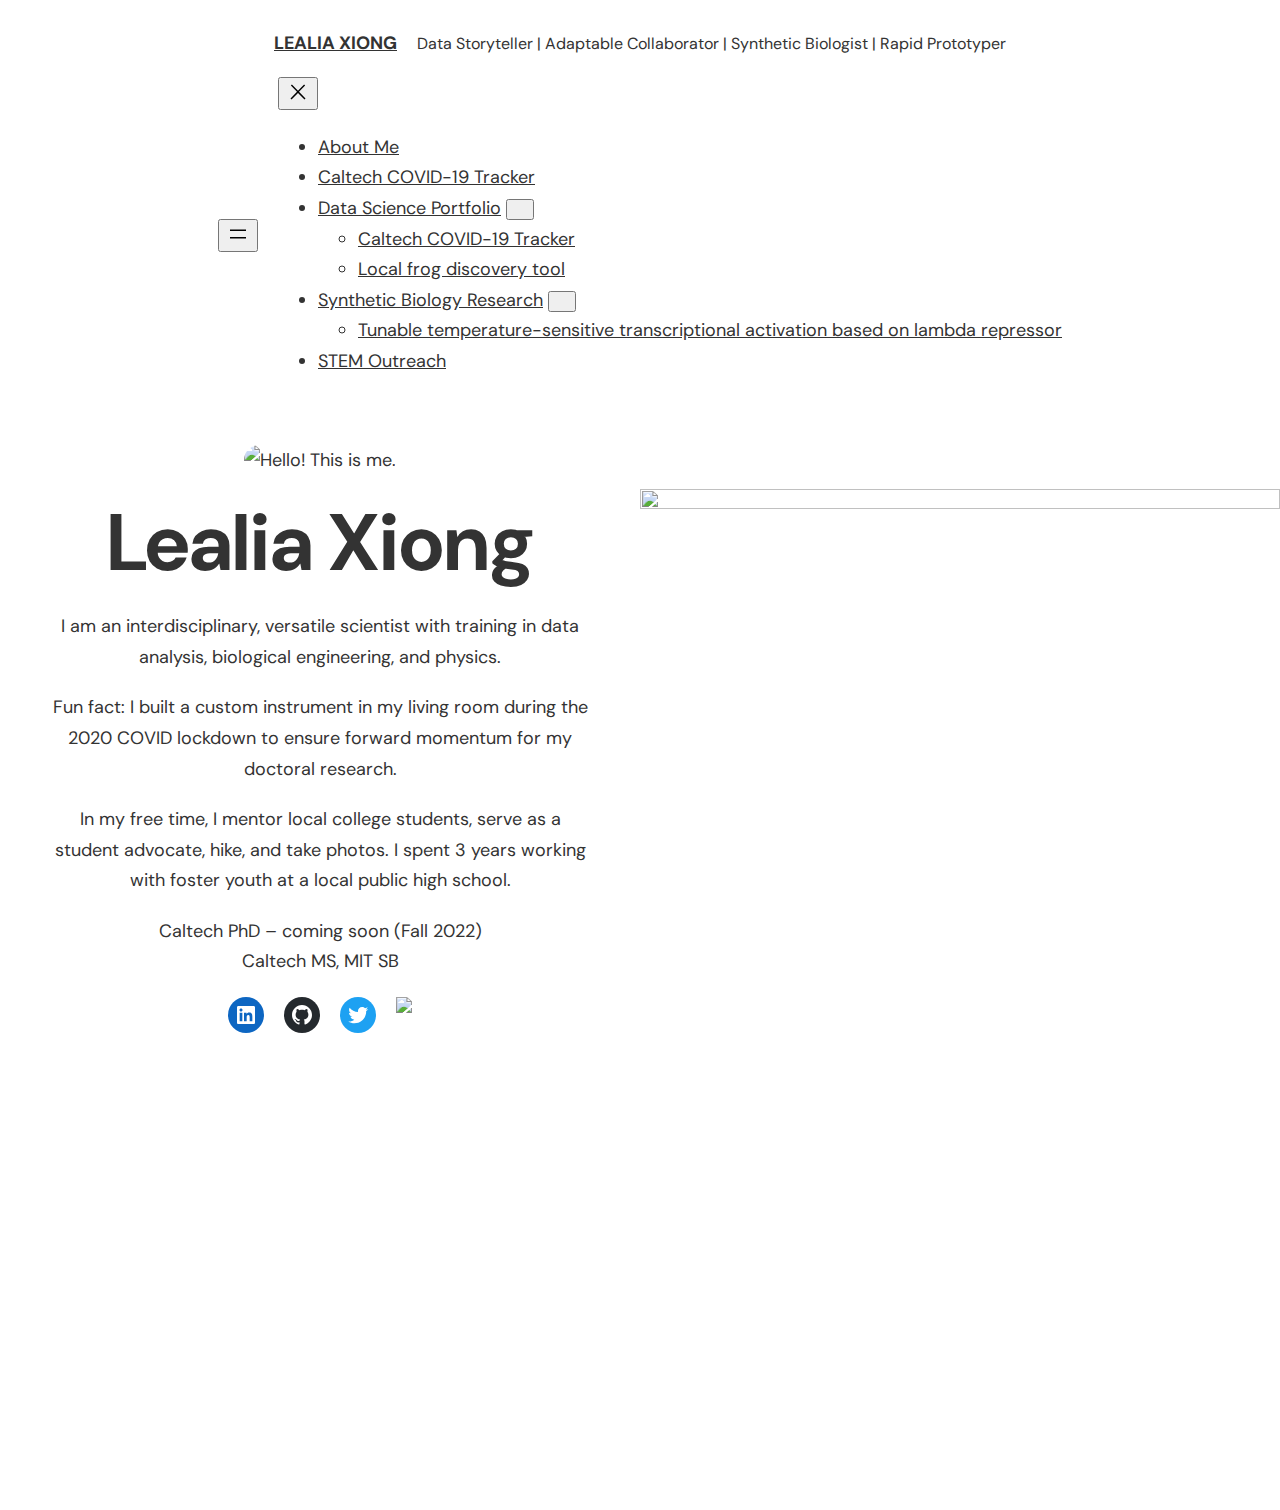
==== about.html @ c0c0ed99 "Update nav bar" ====
<!DOCTYPE html>
<html lang="en">
<head>
	<meta charset="UTF-8" />
	<meta name="viewport" content="width=device-width, initial-scale=1" />
	<meta name='robots' content='max-image-preview:large' />
	<title>About Me &#8211; Lealia Xiong</title>

	<link crossorigin='anonymous' rel='stylesheet' id='all-css-0-1' href='https://s0.wp.com/_static/??-eJx9jsEOwjAMQ3+IkgHTbohvSbeolCVttWSq9veUC9JA2tGxnx2oxY05GSUDWV3hNcSkUMuYxdmThJotBQ0853H2qHQeVU9wxKlEpu1H/WGtMHxBwWUmiyk4jwu06P5yuBmnQKZAa3PzHMkxVjCSwmikoLbx/9O79ZqXCSeFwNkjf7IPuV+G/toPt67rXm94MW38?cssminify=yes' type='text/css' media='all' />
	<style id='wp-block-site-logo-inline-css'>
	.wp-block-site-logo{line-height:0}.wp-block-site-logo a{display:inline-block}.wp-block-site-logo.is-default-size img{height:auto;width:120px}.wp-block-site-logo img{height:auto;max-width:100%}.wp-block-site-logo a,.wp-block-site-logo img{border-radius:inherit}.wp-block-site-logo.aligncenter{margin-left:auto;margin-right:auto;text-align:center}.wp-block-site-logo.is-style-rounded{border-radius:9999px}
	</style>
	<style id='wp-block-site-title-inline-css'>
	.wp-block-site-title{font-size: var(--wp--custom--font-size--normal);font-weight: 700;text-decoration: none;text-transform: uppercase;}
	</style>
	<style id='wp-block-site-tagline-inline-css'>
	.wp-block-site-tagline{font-size: var(--wp--custom--font-sizes--x-small);}
	</style>
	<style id='wp-block-group-inline-css'>
	.wp-block-group{box-sizing:border-box}
	</style>
	<style id='wp-block-navigation-link-inline-css'>
	.wp-block-navigation .wp-block-navigation-item__label{overflow-wrap:break-word;word-break:normal}.wp-block-navigation .wp-block-navigation-item__description{display:none}
	.wp-block-navigation-link{background-color: transparent;color: var(--wp--custom--color--foreground);}
	</style>
	<link crossorigin='anonymous' rel='stylesheet' id='all-css-10-1' href='https://s0.wp.com/wp-content/plugins/gutenberg-core/v13.4.0/build/block-library/blocks/navigation/style.css?m=1654807899h&cssminify=yes' type='text/css' media='all' />
	<style id='wp-block-navigation-inline-css'>
	.wp-block-navigation{font-size: var(--wp--custom--font-size--normal);}
	</style>
	<style id='wp-block-image-inline-css'>
	.wp-block-image{margin:0 0 1em}.wp-block-image img{height:auto;max-width:100%;vertical-align:bottom}.wp-block-image:not(.is-style-rounded)>a,.wp-block-image:not(.is-style-rounded) img{border-radius:inherit}.wp-block-image.aligncenter{text-align:center}.wp-block-image.alignfull img,.wp-block-image.alignwide img{height:auto;width:100%}.wp-block-image.aligncenter,.wp-block-image .aligncenter,.wp-block-image.alignleft,.wp-block-image .alignleft,.wp-block-image.alignright,.wp-block-image .alignright{display:table}.wp-block-image.aligncenter>figcaption,.wp-block-image .aligncenter>figcaption,.wp-block-image.alignleft>figcaption,.wp-block-image .alignleft>figcaption,.wp-block-image.alignright>figcaption,.wp-block-image .alignright>figcaption{caption-side:bottom;display:table-caption}.wp-block-image .alignleft{float:left;margin:.5em 1em .5em 0}.wp-block-image .alignright{float:right;margin:.5em 0 .5em 1em}.wp-block-image .aligncenter{margin-left:auto;margin-right:auto}.wp-block-image figcaption{margin-bottom:1em;margin-top:.5em}.wp-block-image.is-style-circle-mask img,.wp-block-image.is-style-rounded img,.wp-block-image .is-style-rounded img{border-radius:9999px}@supports ((-webkit-mask-image:none) or (mask-image:none)) or (-webkit-mask-image:none){.wp-block-image.is-style-circle-mask img{border-radius:0;-webkit-mask-image:url('data:image/svg+xml;utf8,<svg viewBox="0 0 100 100" xmlns="http://www.w3.org/2000/svg"><circle cx="50" cy="50" r="50"/></svg>');mask-image:url('data:image/svg+xml;utf8,<svg viewBox="0 0 100 100" xmlns="http://www.w3.org/2000/svg"><circle cx="50" cy="50" r="50"/></svg>');mask-mode:alpha;-webkit-mask-position:center;mask-position:center;-webkit-mask-repeat:no-repeat;mask-repeat:no-repeat;-webkit-mask-size:contain;mask-size:contain}}.wp-block-image figure{margin:0}
	</style>
	<style id='wp-block-heading-inline-css'>
	h1.has-background,h2.has-background,h3.has-background,h4.has-background,h5.has-background,h6.has-background{padding:1.25em 2.375em}
	</style>
	<style id='wp-block-paragraph-inline-css'>
	.is-small-text{font-size:.875em}.is-regular-text{font-size:1em}.is-large-text{font-size:2.25em}.is-larger-text{font-size:3em}.has-drop-cap:not(:focus):first-letter{float:left;font-size:8.4em;font-style:normal;font-weight:100;line-height:.68;margin:.05em .1em 0 0;text-transform:uppercase}p.has-drop-cap.has-background{overflow:hidden}p.has-background{padding:1.25em 2.375em}:where(p.has-text-color:not(.has-link-color)) a{color:inherit}
	</style>
	<style id='wp-block-button-inline-css'>
	.wp-block-button__link{background-color:#32373c;border-radius:9999px;box-shadow:none;box-sizing:border-box;color:#fff;cursor:pointer;display:inline-block;font-size:1.125em;padding:calc(.667em + 2px) calc(1.333em + 2px);text-align:center;text-decoration:none;word-break:break-word}.wp-block-button__link:active,.wp-block-button__link:focus,.wp-block-button__link:hover,.wp-block-button__link:visited{color:#fff}.wp-block-button__link.aligncenter{text-align:center}.wp-block-button__link.alignright{text-align:right}.wp-block-buttons>.wp-block-button.has-custom-width{max-width:none}.wp-block-buttons>.wp-block-button.has-custom-width .wp-block-button__link{width:100%}.wp-block-buttons>.wp-block-button.has-custom-font-size .wp-block-button__link{font-size:inherit}.wp-block-buttons>.wp-block-button.wp-block-button__width-25{width:calc(25% - var(--wp--style--block-gap, .5em)*.75)}.wp-block-buttons>.wp-block-button.wp-block-button__width-50{width:calc(50% - var(--wp--style--block-gap, .5em)*.5)}.wp-block-buttons>.wp-block-button.wp-block-button__width-75{width:calc(75% - var(--wp--style--block-gap, .5em)*.25)}.wp-block-buttons>.wp-block-button.wp-block-button__width-100{flex-basis:100%;width:100%}.wp-block-buttons.is-vertical>.wp-block-button.wp-block-button__width-25{width:25%}.wp-block-buttons.is-vertical>.wp-block-button.wp-block-button__width-50{width:50%}.wp-block-buttons.is-vertical>.wp-block-button.wp-block-button__width-75{width:75%}.wp-block-button.is-style-squared,.wp-block-button__link.wp-block-button.is-style-squared{border-radius:0}.wp-block-button.no-border-radius,.wp-block-button__link.no-border-radius{border-radius:0!important}.is-style-outline>:where(.wp-block-button__link),:where(.wp-block-button__link).is-style-outline{border:2px solid;padding:.667em 1.333em}.is-style-outline>.wp-block-button__link:not(.has-text-color),.wp-block-button__link.is-style-outline:not(.has-text-color){color:currentColor}.is-style-outline>.wp-block-button__link:not(.has-background),.wp-block-button__link.is-style-outline:not(.has-background){background-color:transparent}
	.wp-block-button__link{background-color: var(--wp--custom--button--color--background);border-radius: var(--wp--custom--button--border--radius);color: var(--wp--custom--button--color--text);font-family: var(--wp--preset--font-family--body-font);font-size: var(--wp--custom--button--typography--font-size);font-weight: var(--wp--custom--button--typography--font-weight);line-height: var(--wp--custom--button--typography--line-height);}
	</style>
	<style id='wp-block-buttons-inline-css'>
	.wp-block-buttons.is-vertical{flex-direction:column}.wp-block-buttons.is-vertical>.wp-block-button:last-child{margin-bottom:0}.wp-block-buttons>.wp-block-button{display:inline-block;margin:0}.wp-block-buttons.is-content-justification-left{justify-content:flex-start}.wp-block-buttons.is-content-justification-left.is-vertical{align-items:flex-start}.wp-block-buttons.is-content-justification-center{justify-content:center}.wp-block-buttons.is-content-justification-center.is-vertical{align-items:center}.wp-block-buttons.is-content-justification-right{justify-content:flex-end}.wp-block-buttons.is-content-justification-right.is-vertical{align-items:flex-end}.wp-block-buttons.is-content-justification-space-between{justify-content:space-between}.wp-block-buttons.aligncenter{text-align:center}.wp-block-buttons:not(.is-content-justification-space-between,.is-content-justification-right,.is-content-justification-left,.is-content-justification-center) .wp-block-button.aligncenter{margin-left:auto;margin-right:auto;width:100%}.wp-block-button.aligncenter{text-align:center}
	</style>
	<link crossorigin='anonymous' rel='stylesheet' id='all-css-22-1' href='https://s0.wp.com/wp-content/plugins/gutenberg-core/v13.4.0/build/block-library/blocks/cover/style.css?m=1654807899h&cssminify=yes' type='text/css' media='all' />
	<style id='wp-block-media-text-inline-css'>
	.wp-block-media-text{direction:ltr;display:grid;grid-template-columns:50% 1fr;grid-template-rows:auto}.wp-block-media-text.has-media-on-the-right{grid-template-columns:1fr 50%}.wp-block-media-text.is-vertically-aligned-top .wp-block-media-text__content,.wp-block-media-text.is-vertically-aligned-top .wp-block-media-text__media{align-self:start}.wp-block-media-text.is-vertically-aligned-center .wp-block-media-text__content,.wp-block-media-text.is-vertically-aligned-center .wp-block-media-text__media,.wp-block-media-text .wp-block-media-text__content,.wp-block-media-text .wp-block-media-text__media{align-self:center}.wp-block-media-text.is-vertically-aligned-bottom .wp-block-media-text__content,.wp-block-media-text.is-vertically-aligned-bottom .wp-block-media-text__media{align-self:end}.wp-block-media-text .wp-block-media-text__media{grid-column:1;grid-row:1;margin:0}.wp-block-media-text .wp-block-media-text__content{direction:ltr;grid-column:2;grid-row:1;padding:0 8%;word-break:break-word}.wp-block-media-text.has-media-on-the-right .wp-block-media-text__media{grid-column:2;grid-row:1}.wp-block-media-text.has-media-on-the-right .wp-block-media-text__content{grid-column:1;grid-row:1}.wp-block-media-text__media img,.wp-block-media-text__media video{height:auto;max-width:unset;vertical-align:middle;width:100%}.wp-block-media-text.is-image-fill .wp-block-media-text__media{background-size:cover;height:100%;min-height:250px}.wp-block-media-text.is-image-fill .wp-block-media-text__media>a{display:block;height:100%}.wp-block-media-text.is-image-fill .wp-block-media-text__media img{clip:rect(0,0,0,0);border:0;height:1px;margin:-1px;overflow:hidden;padding:0;position:absolute;width:1px}@media (max-width:600px){.wp-block-media-text.is-stacked-on-mobile{grid-template-columns:100%!important}.wp-block-media-text.is-stacked-on-mobile .wp-block-media-text__media{grid-column:1;grid-row:1}.wp-block-media-text.is-stacked-on-mobile .wp-block-media-text__content{grid-column:1;grid-row:2}}
	</style>
	<link crossorigin='anonymous' rel='stylesheet' id='all-css-24-1' href='https://s0.wp.com/_static/??/wp-content/mu-plugins/carousel/swiper-bundle.css,/wp-content/mu-plugins/carousel/jetpack-carousel.css?m=1630955947j&cssminify=yes' type='text/css' media='all' />
	<style id='wp-block-spacer-inline-css'>
	.wp-block-spacer{clear:both}
	</style>
	<style id='wp-block-library-inline-css'>
	:root{--wp-admin-theme-color:#007cba;--wp-admin-theme-color--rgb:0,124,186;--wp-admin-theme-color-darker-10:#006ba1;--wp-admin-theme-color-darker-10--rgb:0,107,161;--wp-admin-theme-color-darker-20:#005a87;--wp-admin-theme-color-darker-20--rgb:0,90,135;--wp-admin-border-width-focus:2px}@media (-webkit-min-device-pixel-ratio:2),(min-resolution:192dpi){:root{--wp-admin-border-width-focus:1.5px}}:root{--wp--preset--font-size--normal:16px;--wp--preset--font-size--huge:42px}:root .has-very-light-gray-background-color{background-color:#eee}:root .has-very-dark-gray-background-color{background-color:#313131}:root .has-very-light-gray-color{color:#eee}:root .has-very-dark-gray-color{color:#313131}:root .has-vivid-green-cyan-to-vivid-cyan-blue-gradient-background{background:linear-gradient(135deg,#00d084,#0693e3)}:root .has-purple-crush-gradient-background{background:linear-gradient(135deg,#34e2e4,#4721fb 50%,#ab1dfe)}:root .has-hazy-dawn-gradient-background{background:linear-gradient(135deg,#faaca8,#dad0ec)}:root .has-subdued-olive-gradient-background{background:linear-gradient(135deg,#fafae1,#67a671)}:root .has-atomic-cream-gradient-background{background:linear-gradient(135deg,#fdd79a,#004a59)}:root .has-nightshade-gradient-background{background:linear-gradient(135deg,#330968,#31cdcf)}:root .has-midnight-gradient-background{background:linear-gradient(135deg,#020381,#2874fc)}.has-regular-font-size{font-size:1em}.has-larger-font-size{font-size:2.625em}.has-normal-font-size{font-size:var(--wp--preset--font-size--normal)}.has-huge-font-size{font-size:var(--wp--preset--font-size--huge)}.has-text-align-center{text-align:center}.has-text-align-left{text-align:left}.has-text-align-right{text-align:right}#end-resizable-editor-section{display:none}.aligncenter{clear:both}.items-justified-left{justify-content:flex-start}.items-justified-center{justify-content:center}.items-justified-right{justify-content:flex-end}.items-justified-space-between{justify-content:space-between}.screen-reader-text{clip:rect(1px,1px,1px,1px);word-wrap:normal!important;border:0;-webkit-clip-path:inset(50%);clip-path:inset(50%);height:1px;margin:-1px;overflow:hidden;padding:0;position:absolute;width:1px}.screen-reader-text:focus{clip:auto!important;background-color:#ddd;-webkit-clip-path:none;clip-path:none;color:#444;display:block;font-size:1em;height:auto;left:5px;line-height:normal;padding:15px 23px 14px;text-decoration:none;top:5px;width:auto;z-index:100000}html :where(.has-border-color){border-style:solid}html :where([style*=border-top-color]){border-top-style:solid}html :where([style*=border-right-color]){border-right-style:solid}html :where([style*=border-bottom-color]){border-bottom-style:solid}html :where([style*=border-left-color]){border-left-style:solid}html :where([style*=border-width]){border-style:solid}html :where([style*=border-top-width]){border-top-style:solid}html :where([style*=border-right-width]){border-right-style:solid}html :where([style*=border-bottom-width]){border-bottom-style:solid}html :where([style*=border-left-width]){border-left-style:solid}html :where(img[class*=wp-image-]){height:auto;max-width:100%}
	.has-text-align-justify {
		text-align:justify;
	}
	</style>
	<style id='wp-block-social-links-inline-css'>
		.wp-block-social-links{background:none;margin-left:0;padding-left:0;padding-right:0;text-indent:0}.wp-block-social-links .wp-social-link a,.wp-block-social-links .wp-social-link a:hover{border-bottom:0;box-shadow:none;text-decoration:none}.wp-block-social-links .wp-social-link a{padding:.25em}.wp-block-social-links .wp-social-link svg{height:1em;width:1em}.wp-block-social-links .wp-social-link span:not(.screen-reader-text){font-size:.65em;margin-left:.5em;margin-right:.5em}.wp-block-social-links.has-small-icon-size{font-size:16px}.wp-block-social-links,.wp-block-social-links.has-normal-icon-size{font-size:24px}.wp-block-social-links.has-large-icon-size{font-size:36px}.wp-block-social-links.has-huge-icon-size{font-size:48px}.wp-block-social-links.aligncenter{display:flex;justify-content:center}.wp-block-social-links.alignright{justify-content:flex-end}.wp-block-social-link{border-radius:9999px;display:block;height:auto;transition:transform .1s ease}@media (prefers-reduced-motion:reduce){.wp-block-social-link{transition-delay:0s;transition-duration:0s}}.wp-block-social-link a{align-items:center;display:flex;line-height:0;transition:transform .1s ease}.wp-block-social-link:hover{transform:scale(1.1)}.wp-block-social-links .wp-block-social-link .wp-block-social-link-anchor,.wp-block-social-links .wp-block-social-link .wp-block-social-link-anchor:active,.wp-block-social-links .wp-block-social-link .wp-block-social-link-anchor:hover,.wp-block-social-links .wp-block-social-link .wp-block-social-link-anchor:visited,.wp-block-social-links .wp-block-social-link .wp-block-social-link-anchor svg{fill:currentColor;color:currentColor}.wp-block-social-links:not(.is-style-logos-only) .wp-social-link{background-color:#f0f0f0;color:#444}.wp-block-social-links:not(.is-style-logos-only) .wp-social-link-amazon{background-color:#f90;color:#fff}.wp-block-social-links:not(.is-style-logos-only) .wp-social-link-bandcamp{background-color:#1ea0c3;color:#fff}.wp-block-social-links:not(.is-style-logos-only) .wp-social-link-behance{background-color:#0757fe;color:#fff}.wp-block-social-links:not(.is-style-logos-only) .wp-social-link-codepen{background-color:#1e1f26;color:#fff}.wp-block-social-links:not(.is-style-logos-only) .wp-social-link-deviantart{background-color:#02e49b;color:#fff}.wp-block-social-links:not(.is-style-logos-only) .wp-social-link-dribbble{background-color:#e94c89;color:#fff}.wp-block-social-links:not(.is-style-logos-only) .wp-social-link-dropbox{background-color:#4280ff;color:#fff}.wp-block-social-links:not(.is-style-logos-only) .wp-social-link-etsy{background-color:#f45800;color:#fff}.wp-block-social-links:not(.is-style-logos-only) .wp-social-link-facebook{background-color:#1778f2;color:#fff}.wp-block-social-links:not(.is-style-logos-only) .wp-social-link-fivehundredpx{background-color:#000;color:#fff}.wp-block-social-links:not(.is-style-logos-only) .wp-social-link-flickr{background-color:#0461dd;color:#fff}.wp-block-social-links:not(.is-style-logos-only) .wp-social-link-foursquare{background-color:#e65678;color:#fff}.wp-block-social-links:not(.is-style-logos-only) .wp-social-link-github{background-color:#24292d;color:#fff}.wp-block-social-links:not(.is-style-logos-only) .wp-social-link-goodreads{background-color:#eceadd;color:#382110}.wp-block-social-links:not(.is-style-logos-only) .wp-social-link-google{background-color:#ea4434;color:#fff}.wp-block-social-links:not(.is-style-logos-only) .wp-social-link-instagram{background-color:#f00075;color:#fff}.wp-block-social-links:not(.is-style-logos-only) .wp-social-link-lastfm{background-color:#e21b24;color:#fff}.wp-block-social-links:not(.is-style-logos-only) .wp-social-link-linkedin{background-color:#0d66c2;color:#fff}.wp-block-social-links:not(.is-style-logos-only) .wp-social-link-mastodon{background-color:#3288d4;color:#fff}.wp-block-social-links:not(.is-style-logos-only) .wp-social-link-medium{background-color:#02ab6c;color:#fff}.wp-block-social-links:not(.is-style-logos-only) .wp-social-link-meetup{background-color:#f6405f;color:#fff}.wp-block-social-links:not(.is-style-logos-only) .wp-social-link-patreon{background-color:#ff424d;color:#fff}.wp-block-social-links:not(.is-style-logos-only) .wp-social-link-pinterest{background-color:#e60122;color:#fff}.wp-block-social-links:not(.is-style-logos-only) .wp-social-link-pocket{background-color:#ef4155;color:#fff}.wp-block-social-links:not(.is-style-logos-only) .wp-social-link-reddit{background-color:#fe4500;color:#fff}.wp-block-social-links:not(.is-style-logos-only) .wp-social-link-skype{background-color:#0478d7;color:#fff}.wp-block-social-links:not(.is-style-logos-only) .wp-social-link-snapchat{stroke:#000;background-color:#fefc00;color:#fff}.wp-block-social-links:not(.is-style-logos-only) .wp-social-link-soundcloud{background-color:#ff5600;color:#fff}.wp-block-social-links:not(.is-style-logos-only) .wp-social-link-spotify{background-color:#1bd760;color:#fff}.wp-block-social-links:not(.is-style-logos-only) .wp-social-link-telegram{background-color:#2aabee;color:#fff}.wp-block-social-links:not(.is-style-logos-only) .wp-social-link-tiktok{background-color:#000;color:#fff}.wp-block-social-links:not(.is-style-logos-only) .wp-social-link-tumblr{background-color:#011835;color:#fff}.wp-block-social-links:not(.is-style-logos-only) .wp-social-link-twitch{background-color:#6440a4;color:#fff}.wp-block-social-links:not(.is-style-logos-only) .wp-social-link-twitter{background-color:#1da1f2;color:#fff}.wp-block-social-links:not(.is-style-logos-only) .wp-social-link-vimeo{background-color:#1eb7ea;color:#fff}.wp-block-social-links:not(.is-style-logos-only) .wp-social-link-vk{background-color:#4680c2;color:#fff}.wp-block-social-links:not(.is-style-logos-only) .wp-social-link-wordpress{background-color:#3499cd;color:#fff}.wp-block-social-links:not(.is-style-logos-only) .wp-social-link-yelp{background-color:#d32422;color:#fff}.wp-block-social-links:not(.is-style-logos-only) .wp-social-link-youtube{background-color:red;color:#fff}.wp-block-social-links.is-style-logos-only .wp-social-link{background:none}.wp-block-social-links.is-style-logos-only .wp-social-link a{padding:0}.wp-block-social-links.is-style-logos-only .wp-social-link svg{height:1.25em;width:1.25em}.wp-block-social-links.is-style-logos-only .wp-social-link-amazon{color:#f90}.wp-block-social-links.is-style-logos-only .wp-social-link-bandcamp{color:#1ea0c3}.wp-block-social-links.is-style-logos-only .wp-social-link-behance{color:#0757fe}.wp-block-social-links.is-style-logos-only .wp-social-link-codepen{color:#1e1f26}.wp-block-social-links.is-style-logos-only .wp-social-link-deviantart{color:#02e49b}.wp-block-social-links.is-style-logos-only .wp-social-link-dribbble{color:#e94c89}.wp-block-social-links.is-style-logos-only .wp-social-link-dropbox{color:#4280ff}.wp-block-social-links.is-style-logos-only .wp-social-link-etsy{color:#f45800}.wp-block-social-links.is-style-logos-only .wp-social-link-facebook{color:#1778f2}.wp-block-social-links.is-style-logos-only .wp-social-link-fivehundredpx{color:#000}.wp-block-social-links.is-style-logos-only .wp-social-link-flickr{color:#0461dd}.wp-block-social-links.is-style-logos-only .wp-social-link-foursquare{color:#e65678}.wp-block-social-links.is-style-logos-only .wp-social-link-github{color:#24292d}.wp-block-social-links.is-style-logos-only .wp-social-link-goodreads{color:#382110}.wp-block-social-links.is-style-logos-only .wp-social-link-google{color:#ea4434}.wp-block-social-links.is-style-logos-only .wp-social-link-instagram{color:#f00075}.wp-block-social-links.is-style-logos-only .wp-social-link-lastfm{color:#e21b24}.wp-block-social-links.is-style-logos-only .wp-social-link-linkedin{color:#0d66c2}.wp-block-social-links.is-style-logos-only .wp-social-link-mastodon{color:#3288d4}.wp-block-social-links.is-style-logos-only .wp-social-link-medium{color:#02ab6c}.wp-block-social-links.is-style-logos-only .wp-social-link-meetup{color:#f6405f}.wp-block-social-links.is-style-logos-only .wp-social-link-patreon{color:#ff424d}.wp-block-social-links.is-style-logos-only .wp-social-link-pinterest{color:#e60122}.wp-block-social-links.is-style-logos-only .wp-social-link-pocket{color:#ef4155}.wp-block-social-links.is-style-logos-only .wp-social-link-reddit{color:#fe4500}.wp-block-social-links.is-style-logos-only .wp-social-link-skype{color:#0478d7}.wp-block-social-links.is-style-logos-only .wp-social-link-snapchat{stroke:#000;color:#fff}.wp-block-social-links.is-style-logos-only .wp-social-link-soundcloud{color:#ff5600}.wp-block-social-links.is-style-logos-only .wp-social-link-spotify{color:#1bd760}.wp-block-social-links.is-style-logos-only .wp-social-link-telegram{color:#2aabee}.wp-block-social-links.is-style-logos-only .wp-social-link-tiktok{color:#000}.wp-block-social-links.is-style-logos-only .wp-social-link-tumblr{color:#011835}.wp-block-social-links.is-style-logos-only .wp-social-link-twitch{color:#6440a4}.wp-block-social-links.is-style-logos-only .wp-social-link-twitter{color:#1da1f2}.wp-block-social-links.is-style-logos-only .wp-social-link-vimeo{color:#1eb7ea}.wp-block-social-links.is-style-logos-only .wp-social-link-vk{color:#4680c2}.wp-block-social-links.is-style-logos-only .wp-social-link-wordpress{color:#3499cd}.wp-block-social-links.is-style-logos-only .wp-social-link-yelp{color:#d32422}.wp-block-social-links.is-style-logos-only .wp-social-link-youtube{color:red}.wp-block-social-links.is-style-pill-shape .wp-social-link{width:auto}.wp-block-social-links.is-style-pill-shape .wp-social-link a{padding-left:.66667em;padding-right:.66667em}
	</style>
	<link crossorigin='anonymous' rel='stylesheet' id='all-css-32-1' href='https://s0.wp.com/_static/??/wp-content/mu-plugins/core-compat/wp-mediaelement.css,/wp-content/mu-plugins/wpcom-bbpress-premium-themes.css?m=1432920480j&cssminify=yes' type='text/css' media='all' />
	<style id='global-styles-inline-css'>
		body{--wp--preset--color--black: #000000;--wp--preset--color--cyan-bluish-gray: #abb8c3;--wp--preset--color--white: #ffffff;--wp--preset--color--pale-pink: #f78da7;--wp--preset--color--vivid-red: #cf2e2e;--wp--preset--color--luminous-vivid-orange: #ff6900;--wp--preset--color--luminous-vivid-amber: #fcb900;--wp--preset--color--light-green-cyan: #7bdcb5;--wp--preset--color--vivid-green-cyan: #00d084;--wp--preset--color--pale-cyan-blue: #8ed1fc;--wp--preset--color--vivid-cyan-blue: #0693e3;--wp--preset--color--vivid-purple: #9b51e0;--wp--preset--color--primary: #333333;--wp--preset--color--secondary: #000000;--wp--preset--color--background: #ffffff;--wp--preset--color--tertiary: #f1f1f1;--wp--preset--gradient--vivid-cyan-blue-to-vivid-purple: linear-gradient(135deg,rgba(6,147,227,1) 0%,rgb(155,81,224) 100%);--wp--preset--gradient--light-green-cyan-to-vivid-green-cyan: linear-gradient(135deg,rgb(122,220,180) 0%,rgb(0,208,130) 100%);--wp--preset--gradient--luminous-vivid-amber-to-luminous-vivid-orange: linear-gradient(135deg,rgba(252,185,0,1) 0%,rgba(255,105,0,1) 100%);--wp--preset--gradient--luminous-vivid-orange-to-vivid-red: linear-gradient(135deg,rgba(255,105,0,1) 0%,rgb(207,46,46) 100%);--wp--preset--gradient--very-light-gray-to-cyan-bluish-gray: linear-gradient(135deg,rgb(238,238,238) 0%,rgb(169,184,195) 100%);--wp--preset--gradient--cool-to-warm-spectrum: linear-gradient(135deg,rgb(74,234,220) 0%,rgb(151,120,209) 20%,rgb(207,42,186) 40%,rgb(238,44,130) 60%,rgb(251,105,98) 80%,rgb(254,248,76) 100%);--wp--preset--gradient--blush-light-purple: linear-gradient(135deg,rgb(255,206,236) 0%,rgb(152,150,240) 100%);--wp--preset--gradient--blush-bordeaux: linear-gradient(135deg,rgb(254,205,165) 0%,rgb(254,45,45) 50%,rgb(107,0,62) 100%);--wp--preset--gradient--luminous-dusk: linear-gradient(135deg,rgb(255,203,112) 0%,rgb(199,81,192) 50%,rgb(65,88,208) 100%);--wp--preset--gradient--pale-ocean: linear-gradient(135deg,rgb(255,245,203) 0%,rgb(182,227,212) 50%,rgb(51,167,181) 100%);--wp--preset--gradient--electric-grass: linear-gradient(135deg,rgb(202,248,128) 0%,rgb(113,206,126) 100%);--wp--preset--gradient--midnight: linear-gradient(135deg,rgb(2,3,129) 0%,rgb(40,116,252) 100%);--wp--preset--duotone--dark-grayscale: url('#wp-duotone-dark-grayscale');--wp--preset--duotone--grayscale: url('#wp-duotone-grayscale');--wp--preset--duotone--purple-yellow: url('#wp-duotone-purple-yellow');--wp--preset--duotone--blue-red: url('#wp-duotone-blue-red');--wp--preset--duotone--midnight: url('#wp-duotone-midnight');--wp--preset--duotone--magenta-yellow: url('#wp-duotone-magenta-yellow');--wp--preset--duotone--purple-green: url('#wp-duotone-purple-green');--wp--preset--duotone--blue-orange: url('#wp-duotone-blue-orange');--wp--preset--font-size--small: 1rem;--wp--preset--font-size--medium: 1.375rem;--wp--preset--font-size--large: min(max(1.75rem, 5vw), 2.375rem);--wp--preset--font-size--x-large: min(max(2.25rem, 5vw), 3rem);--wp--preset--font-family--body-font: "DM Sans", sans-serif;--wp--preset--font-family--heading-font: "DM Sans", sans-serif;--wp--preset--font-family--arvo: Arvo;--wp--preset--font-family--bodoni-moda: 'Bodoni Moda';--wp--preset--font-family--cabin: Cabin;--wp--preset--font-family--chivo: Chivo;--wp--preset--font-family--courier-prime: 'Courier Prime';--wp--preset--font-family--dm-sans: 'DM Sans';--wp--preset--font-family--domine: Domine;--wp--preset--font-family--eb-garamond: 'EB Garamond';--wp--preset--font-family--fira-sans: 'Fira Sans';--wp--preset--font-family--inter: Inter;--wp--preset--font-family--josefin-sans: 'Josefin Sans';--wp--preset--font-family--libre-baskerville: 'Libre Baskerville';--wp--preset--font-family--libre-franklin: 'Libre Franklin';--wp--preset--font-family--lora: Lora;--wp--preset--font-family--merriweather: Merriweather;--wp--preset--font-family--montserrat: Montserrat;--wp--preset--font-family--nunito: Nunito;--wp--preset--font-family--open-sans: 'Open Sans';--wp--preset--font-family--overpass: Overpass;--wp--preset--font-family--playfair-display: 'Playfair Display';--wp--preset--font-family--poppins: Poppins;--wp--preset--font-family--raleway: Raleway;--wp--preset--font-family--roboto: Roboto;--wp--preset--font-family--roboto-slab: 'Roboto Slab';--wp--preset--font-family--rubik: Rubik;--wp--preset--font-family--source-sans-pro: 'Source Sans Pro';--wp--preset--font-family--source-serif-pro: 'Source Serif Pro';--wp--preset--font-family--space-mono: 'Space Mono';--wp--preset--font-family--work-sans: 'Work Sans';--wp--custom--alignment--aligned-max-width: 50%;--wp--custom--button--border--color: var(--wp--custom--color--foreground);--wp--custom--button--border--radius: 0;--wp--custom--button--border--style: solid;--wp--custom--button--border--width: 3px;--wp--custom--button--color--background: var(--wp--custom--color--foreground);--wp--custom--button--color--text: var(--wp--custom--color--background);--wp--custom--button--hover--color--text: var(--wp--custom--color--foreground);--wp--custom--button--hover--color--background: var(--wp--custom--color--background);--wp--custom--button--hover--border--color: var(--wp--custom--color--foreground);--wp--custom--button--spacing--padding--top: 0.667em;--wp--custom--button--spacing--padding--bottom: 0.667em;--wp--custom--button--spacing--padding--left: 1.333em;--wp--custom--button--spacing--padding--right: 1.333em;--wp--custom--button--typography--font-size: var(--wp--custom--font-size--normal);--wp--custom--button--typography--font-weight: 700;--wp--custom--button--typography--line-height: 2;--wp--custom--color--foreground: var(--wp--preset--color--primary);--wp--custom--color--background: var(--wp--preset--color--background);--wp--custom--color--primary: var(--wp--preset--color--primary);--wp--custom--color--secondary: var(--wp--preset--color--primary);--wp--custom--color--tertiary: var(--wp--preset--color--tertiary);--wp--custom--color-palettes--0--label: White;--wp--custom--color-palettes--0--slug: white;--wp--custom--color-palettes--0--colors--primary: #000000;--wp--custom--color-palettes--0--colors--secondary: #000000;--wp--custom--color-palettes--0--colors--foreground: #1D1E1E;--wp--custom--color-palettes--0--colors--background: #ffffff;--wp--custom--color-palettes--0--colors--tertiary: #f1f1f1;--wp--custom--color-palettes--1--label: Black;--wp--custom--color-palettes--1--slug: black;--wp--custom--color-palettes--1--colors--primary: #ffffff;--wp--custom--color-palettes--1--colors--secondary: #ffffff;--wp--custom--color-palettes--1--colors--foreground: #242527;--wp--custom--color-palettes--1--colors--background: #000000;--wp--custom--color-palettes--1--colors--tertiary: #313131;--wp--custom--color-palettes--2--label: Featured;--wp--custom--color-palettes--2--slug: palette-3;--wp--custom--color-palettes--2--colors--primary: #9FD3E8;--wp--custom--color-palettes--2--colors--secondary: #FBE6AA;--wp--custom--color-palettes--2--colors--foreground: #FFFFFF;--wp--custom--color-palettes--2--colors--background: #1F2527;--wp--custom--color-palettes--2--colors--tertiary: #364043;--wp--custom--font-sizes--x-small: 1rem;--wp--custom--font-sizes--normal: 1.125rem;--wp--custom--font-sizes--huge: 3rem;--wp--custom--form--padding: 20px;--wp--custom--form--border--color: var(--wp--custom--color--foreground);--wp--custom--form--border--radius: 0;--wp--custom--form--border--style: solid;--wp--custom--form--border--width: 2px;--wp--custom--form--checkbox--checked--content: "\2715";--wp--custom--form--checkbox--checked--font-size: var(--wp--custom--font-sizes--x-small);--wp--custom--form--checkbox--checked--position--left: 3px;--wp--custom--form--checkbox--checked--position--top: 3px;--wp--custom--form--checkbox--checked--sizing--height: 12px;--wp--custom--form--checkbox--checked--sizing--width: 12px;--wp--custom--form--checkbox--unchecked--content: "";--wp--custom--form--checkbox--unchecked--position--left: 0;--wp--custom--form--checkbox--unchecked--position--top: 0.2em;--wp--custom--form--checkbox--unchecked--sizing--height: 16px;--wp--custom--form--checkbox--unchecked--sizing--width: 16px;--wp--custom--form--color--background: transparent;--wp--custom--form--color--box-shadow: none;--wp--custom--form--color--text: inherit;--wp--custom--form--label--spacing--margin--bottom: var(--wp--custom--gap--baseline);--wp--custom--form--label--typography--font-size: var(--wp--custom--font-sizes--x-small);--wp--custom--form--label--typography--font-weight: normal;--wp--custom--form--label--typography--letter-spacing: normal;--wp--custom--form--label--typography--text-transform: none;--wp--custom--form--typography--font-size: var(--wp--custom--font-sizes--normal);--wp--custom--gallery--caption--font-size: var(--wp--preset--font-size--small);--wp--custom--body--typography--line-height: 1.7;--wp--custom--heading--typography--font-weight: 500;--wp--custom--heading--typography--line-height: 1.125;--wp--custom--latest-posts--meta--color--text: var(--wp--custom--color--primary);--wp--custom--layout--content-size: 664px;--wp--custom--gap--baseline: 10px;--wp--custom--gap--horizontal: min(30px, 5vw);--wp--custom--gap--vertical: min(30px, 5vw);--wp--custom--navigation--submenu--border--color: var(--wp--custom--color--primary);--wp--custom--navigation--submenu--border--radius: var(--wp--custom--form--border--radius);--wp--custom--navigation--submenu--border--style: var(--wp--custom--form--border--style);--wp--custom--navigation--submenu--border--width: var(--wp--custom--form--border--width);--wp--custom--navigation--submenu--color--background: var(--wp--custom--color--background);--wp--custom--navigation--submenu--color--text: var(--wp--custom--color--foreground);--wp--custom--paragraph--dropcap--margin: 0 .2em .2em 0;--wp--custom--paragraph--dropcap--typography--font-size: var(--wp--preset--font-size--x-large);--wp--custom--paragraph--dropcap--typography--font-weight: 400;--wp--custom--post-author--typography--font-weight: normal;--wp--custom--post-comment--typography--font-size: var(--wp--custom--font-sizes--normal);--wp--custom--post-comment--typography--line-height: var(--wp--custom--body--typography--line-height);--wp--custom--pullquote--citation--typography--font-size: var(--wp--custom--font-sizes--x-small);--wp--custom--pullquote--citation--typography--font-family: inherit;--wp--custom--pullquote--citation--typography--font-style: normal;--wp--custom--pullquote--citation--typography--font-weight: 400;--wp--custom--pullquote--citation--spacing--margin--top: var(--wp--custom--gap--vertical);--wp--custom--pullquote--typography--text-align: left;--wp--custom--quote--citation--typography--font-size: var(--wp--custom--font-sizes--x-small);--wp--custom--quote--citation--typography--font-style: normal;--wp--custom--quote--citation--typography--font-weight: 400;--wp--custom--quote--typography--text-align: left;--wp--custom--separator--opacity: 1;--wp--custom--separator--width: 150px;--wp--custom--table--figcaption--typography--font-size: var(--wp--custom--font-sizes--x-small);--wp--custom--video--caption--text-align: center;--wp--custom--video--caption--margin: var(--wp--custom--gap--vertical) auto;--wp--custom--line-height--body: 1.7;}body { margin: 0; }body{background-color: var(--wp--custom--color--background);color: var(--wp--custom--color--foreground);font-family: var(--wp--preset--font-family--body-font);font-size: var(--wp--custom--font-sizes--normal);font-weight: 400;line-height: var(--wp--custom--body--typography--line-height);--wp--style--block-gap: calc(2 * var(--wp--custom--gap--baseline));}.wp-site-blocks > .alignleft { float: left; margin-right: 2em; }.wp-site-blocks > .alignright { float: right; margin-left: 2em; }.wp-site-blocks > .aligncenter { justify-content: center; margin-left: auto; margin-right: auto; }.wp-site-blocks > * { margin-block-start: 0; margin-block-end: 0; }.wp-site-blocks > * + * { margin-block-start: var( --wp--style--block-gap ); }h1{font-family: var(--wp--preset--font-family--heading-font);font-size: min(max(3rem, 7vw), 5rem);font-weight: var(--wp--custom--heading--typography--font-weight);line-height: 1.2;margin-top: var(--wp--custom--gap--vertical);margin-bottom: var(--wp--custom--gap--vertical);}h2{font-family: var(--wp--preset--font-family--heading-font);font-size: min(max(2.25rem, 6vw), 4.0625rem);font-weight: var(--wp--custom--heading--typography--font-weight);line-height: 1.2;margin-top: var(--wp--custom--gap--vertical);margin-bottom: var(--wp--custom--gap--vertical);}h3{font-family: var(--wp--preset--font-family--heading-font);font-size: var(--wp--preset--font-size--large);font-weight: var(--wp--custom--heading--typography--font-weight);line-height: 1.2;margin-top: var(--wp--custom--gap--vertical);margin-bottom: var(--wp--custom--gap--vertical);}h4{font-family: var(--wp--preset--font-family--heading-font);font-size: var(--wp--preset--font-size--large);font-weight: var(--wp--custom--heading--typography--font-weight);line-height: 1.4;margin-top: var(--wp--custom--gap--vertical);margin-bottom: var(--wp--custom--gap--vertical);}h5{font-family: var(--wp--preset--font-family--heading-font);font-size: var(--wp--custom--font-size--normal);font-weight: var(--wp--custom--heading--typography--font-weight);line-height: 1.4;margin-top: var(--wp--custom--gap--vertical);margin-bottom: var(--wp--custom--gap--vertical);}h6{font-family: var(--wp--preset--font-family--heading-font);font-size: var(--wp--preset--font-size--small);font-weight: var(--wp--custom--heading--typography--font-weight);line-height: 1.4;margin-top: var(--wp--custom--gap--vertical);margin-bottom: var(--wp--custom--gap--vertical);}a{color: var(--wp--custom--color--foreground);}.has-black-color{color: var(--wp--preset--color--black) !important;}.has-cyan-bluish-gray-color{color: var(--wp--preset--color--cyan-bluish-gray) !important;}.has-white-color{color: var(--wp--preset--color--white) !important;}.has-pale-pink-color{color: var(--wp--preset--color--pale-pink) !important;}.has-vivid-red-color{color: var(--wp--preset--color--vivid-red) !important;}.has-luminous-vivid-orange-color{color: var(--wp--preset--color--luminous-vivid-orange) !important;}.has-luminous-vivid-amber-color{color: var(--wp--preset--color--luminous-vivid-amber) !important;}.has-light-green-cyan-color{color: var(--wp--preset--color--light-green-cyan) !important;}.has-vivid-green-cyan-color{color: var(--wp--preset--color--vivid-green-cyan) !important;}.has-pale-cyan-blue-color{color: var(--wp--preset--color--pale-cyan-blue) !important;}.has-vivid-cyan-blue-color{color: var(--wp--preset--color--vivid-cyan-blue) !important;}.has-vivid-purple-color{color: var(--wp--preset--color--vivid-purple) !important;}.has-primary-color{color: var(--wp--preset--color--primary) !important;}.has-secondary-color{color: var(--wp--preset--color--secondary) !important;}.has-background-color{color: var(--wp--preset--color--background) !important;}.has-tertiary-color{color: var(--wp--preset--color--tertiary) !important;}.has-black-background-color{background-color: var(--wp--preset--color--black) !important;}.has-cyan-bluish-gray-background-color{background-color: var(--wp--preset--color--cyan-bluish-gray) !important;}.has-white-background-color{background-color: var(--wp--preset--color--white) !important;}.has-pale-pink-background-color{background-color: var(--wp--preset--color--pale-pink) !important;}.has-vivid-red-background-color{background-color: var(--wp--preset--color--vivid-red) !important;}.has-luminous-vivid-orange-background-color{background-color: var(--wp--preset--color--luminous-vivid-orange) !important;}.has-luminous-vivid-amber-background-color{background-color: var(--wp--preset--color--luminous-vivid-amber) !important;}.has-light-green-cyan-background-color{background-color: var(--wp--preset--color--light-green-cyan) !important;}.has-vivid-green-cyan-background-color{background-color: var(--wp--preset--color--vivid-green-cyan) !important;}.has-pale-cyan-blue-background-color{background-color: var(--wp--preset--color--pale-cyan-blue) !important;}.has-vivid-cyan-blue-background-color{background-color: var(--wp--preset--color--vivid-cyan-blue) !important;}.has-vivid-purple-background-color{background-color: var(--wp--preset--color--vivid-purple) !important;}.has-primary-background-color{background-color: var(--wp--preset--color--primary) !important;}.has-secondary-background-color{background-color: var(--wp--preset--color--secondary) !important;}.has-background-background-color{background-color: var(--wp--preset--color--background) !important;}.has-tertiary-background-color{background-color: var(--wp--preset--color--tertiary) !important;}.has-black-border-color{border-color: var(--wp--preset--color--black) !important;}.has-cyan-bluish-gray-border-color{border-color: var(--wp--preset--color--cyan-bluish-gray) !important;}.has-white-border-color{border-color: var(--wp--preset--color--white) !important;}.has-pale-pink-border-color{border-color: var(--wp--preset--color--pale-pink) !important;}.has-vivid-red-border-color{border-color: var(--wp--preset--color--vivid-red) !important;}.has-luminous-vivid-orange-border-color{border-color: var(--wp--preset--color--luminous-vivid-orange) !important;}.has-luminous-vivid-amber-border-color{border-color: var(--wp--preset--color--luminous-vivid-amber) !important;}.has-light-green-cyan-border-color{border-color: var(--wp--preset--color--light-green-cyan) !important;}.has-vivid-green-cyan-border-color{border-color: var(--wp--preset--color--vivid-green-cyan) !important;}.has-pale-cyan-blue-border-color{border-color: var(--wp--preset--color--pale-cyan-blue) !important;}.has-vivid-cyan-blue-border-color{border-color: var(--wp--preset--color--vivid-cyan-blue) !important;}.has-vivid-purple-border-color{border-color: var(--wp--preset--color--vivid-purple) !important;}.has-primary-border-color{border-color: var(--wp--preset--color--primary) !important;}.has-secondary-border-color{border-color: var(--wp--preset--color--secondary) !important;}.has-background-border-color{border-color: var(--wp--preset--color--background) !important;}.has-tertiary-border-color{border-color: var(--wp--preset--color--tertiary) !important;}.has-vivid-cyan-blue-to-vivid-purple-gradient-background{background: var(--wp--preset--gradient--vivid-cyan-blue-to-vivid-purple) !important;}.has-light-green-cyan-to-vivid-green-cyan-gradient-background{background: var(--wp--preset--gradient--light-green-cyan-to-vivid-green-cyan) !important;}.has-luminous-vivid-amber-to-luminous-vivid-orange-gradient-background{background: var(--wp--preset--gradient--luminous-vivid-amber-to-luminous-vivid-orange) !important;}.has-luminous-vivid-orange-to-vivid-red-gradient-background{background: var(--wp--preset--gradient--luminous-vivid-orange-to-vivid-red) !important;}.has-very-light-gray-to-cyan-bluish-gray-gradient-background{background: var(--wp--preset--gradient--very-light-gray-to-cyan-bluish-gray) !important;}.has-cool-to-warm-spectrum-gradient-background{background: var(--wp--preset--gradient--cool-to-warm-spectrum) !important;}.has-blush-light-purple-gradient-background{background: var(--wp--preset--gradient--blush-light-purple) !important;}.has-blush-bordeaux-gradient-background{background: var(--wp--preset--gradient--blush-bordeaux) !important;}.has-luminous-dusk-gradient-background{background: var(--wp--preset--gradient--luminous-dusk) !important;}.has-pale-ocean-gradient-background{background: var(--wp--preset--gradient--pale-ocean) !important;}.has-electric-grass-gradient-background{background: var(--wp--preset--gradient--electric-grass) !important;}.has-midnight-gradient-background{background: var(--wp--preset--gradient--midnight) !important;}.has-small-font-size{font-size: var(--wp--preset--font-size--small) !important;}.has-medium-font-size{font-size: var(--wp--preset--font-size--medium) !important;}.has-large-font-size{font-size: var(--wp--preset--font-size--large) !important;}.has-x-large-font-size{font-size: var(--wp--preset--font-size--x-large) !important;}.has-body-font-font-family{font-family: var(--wp--preset--font-family--body-font) !important;}.has-heading-font-font-family{font-family: var(--wp--preset--font-family--heading-font) !important;}.has-arvo-font-family{font-family: var(--wp--preset--font-family--arvo) !important;}.has-bodoni-moda-font-family{font-family: var(--wp--preset--font-family--bodoni-moda) !important;}.has-cabin-font-family{font-family: var(--wp--preset--font-family--cabin) !important;}.has-chivo-font-family{font-family: var(--wp--preset--font-family--chivo) !important;}.has-courier-prime-font-family{font-family: var(--wp--preset--font-family--courier-prime) !important;}.has-dm-sans-font-family{font-family: var(--wp--preset--font-family--dm-sans) !important;}.has-domine-font-family{font-family: var(--wp--preset--font-family--domine) !important;}.has-eb-garamond-font-family{font-family: var(--wp--preset--font-family--eb-garamond) !important;}.has-fira-sans-font-family{font-family: var(--wp--preset--font-family--fira-sans) !important;}.has-inter-font-family{font-family: var(--wp--preset--font-family--inter) !important;}.has-josefin-sans-font-family{font-family: var(--wp--preset--font-family--josefin-sans) !important;}.has-libre-baskerville-font-family{font-family: var(--wp--preset--font-family--libre-baskerville) !important;}.has-libre-franklin-font-family{font-family: var(--wp--preset--font-family--libre-franklin) !important;}.has-lora-font-family{font-family: var(--wp--preset--font-family--lora) !important;}.has-merriweather-font-family{font-family: var(--wp--preset--font-family--merriweather) !important;}.has-montserrat-font-family{font-family: var(--wp--preset--font-family--montserrat) !important;}.has-nunito-font-family{font-family: var(--wp--preset--font-family--nunito) !important;}.has-open-sans-font-family{font-family: var(--wp--preset--font-family--open-sans) !important;}.has-overpass-font-family{font-family: var(--wp--preset--font-family--overpass) !important;}.has-playfair-display-font-family{font-family: var(--wp--preset--font-family--playfair-display) !important;}.has-poppins-font-family{font-family: var(--wp--preset--font-family--poppins) !important;}.has-raleway-font-family{font-family: var(--wp--preset--font-family--raleway) !important;}.has-roboto-font-family{font-family: var(--wp--preset--font-family--roboto) !important;}.has-roboto-slab-font-family{font-family: var(--wp--preset--font-family--roboto-slab) !important;}.has-rubik-font-family{font-family: var(--wp--preset--font-family--rubik) !important;}.has-source-sans-pro-font-family{font-family: var(--wp--preset--font-family--source-sans-pro) !important;}.has-source-serif-pro-font-family{font-family: var(--wp--preset--font-family--source-serif-pro) !important;}.has-space-mono-font-family{font-family: var(--wp--preset--font-family--space-mono) !important;}.has-work-sans-font-family{font-family: var(--wp--preset--font-family--work-sans) !important;}
	</style>
	<link crossorigin='anonymous' rel='stylesheet' id='all-css-34-1' href='https://s0.wp.com/_static/??/wp-content/mu-plugins/comment-likes/css/comment-likes.css,/i/noticons/noticons.css?m=1436783281j&cssminify=yes' type='text/css' media='all' />
	<link crossorigin="anonymous" rel='stylesheet' id='blockbase-fonts-css'  href='https://fonts.googleapis.com/css2?family=DM+Sans:ital,wght@0,400;0,500;0,700;1,400;1,500;1,700&#038;display=swap' media='all' />
	<link crossorigin='anonymous' rel='stylesheet' id='all-css-36-1' href='https://s0.wp.com/_static/??-eJx9ztEKQiEMBuAXykaRdhU9i8qOWdPJ2eRQT58FQVF0t3/bxwZLM5GrYlXQExYUaD1AII6X4AXBi6COJtfrlInWUWQFv9GNmThl0Rd6zr5E6aZRT7kKJGQzLnnNXD+Cmcjn+R+dcfyYRplgbL3FBzqWw8ZZu7PbvXPnO9iyVRI=?cssminify=yes' type='text/css' media='all' />
	<style id='jetpack-global-styles-frontend-style-inline-css'>
	:root { --font-headings: unset; --font-base: unset; --font-headings-default: -apple-system,BlinkMacSystemFont,"Segoe UI",Roboto,Oxygen-Sans,Ubuntu,Cantarell,"Helvetica Neue",sans-serif; --font-base-default: -apple-system,BlinkMacSystemFont,"Segoe UI",Roboto,Oxygen-Sans,Ubuntu,Cantarell,"Helvetica Neue",sans-serif;}
	</style>
	<link crossorigin='anonymous' rel='stylesheet' id='all-css-38-1' href='https://s0.wp.com/wp-content/themes/h4/global.css?m=1420737423h&cssminify=yes' type='text/css' media='all' />
	
	<!--Menu for small screens-->
	<script crossorigin='anonymous' type='text/javascript' src='https://s0.wp.com/_static/??-eJy1j0sOwjAMRC+E6yLKb4E4S0JN5JLElZMUenuCEAIhtiyfxzMe43WEk8RMMeOQMIhlT1ASqXF1BhzP0gxpgR97oy+OY0JXKlpSVxUlnJarpmtatIV9j9bL6QKerRqdn5QwmomdySwRJ6ZrEzj+LRyC9Mb/OlH/VJ9hVLnN31oo8GowcU8yKqX0cLwJslwoglXuHVX/MRyWm3W3a7e7/X64A3LAe+s='></script>

	<link rel="EditURI" type="application/rsd+xml" title="RSD" href="https://lealiaxiong.github.io/xmlrpc.php?rsd" />
	<link rel="wlwmanifest" type="application/wlwmanifest+xml" href="https://s0.wp.com/wp-includes/wlwmanifest.xml" /> 
	<meta name="generator" content="WordPress.com" />
	<link rel="canonical" href="https://lealiaxiong.github.io/" />
	<link rel='shortlink' href='https://wp.me/PdP54V-6' />
	<link rel="alternate" type="application/json+oembed" href="https://public-api.wordpress.com/oembed/?format=json&amp;url=https%3A%2F%2Flealiaxiong.github.io%2F&amp;for=wpcom-auto-discovery" /><link rel="alternate" type="application/xml+oembed" href="https://public-api.wordpress.com/oembed/?format=xml&amp;url=https%3A%2F%2Flealiaxiong.github.io%2F&amp;for=wpcom-auto-discovery" />
	<!-- Jetpack Open Graph Tags -->
	<meta property="og:type" content="website" />
	<meta property="og:title" content="Lealia Xiong" />
	<meta property="og:description" content="Data Storyteller | Adaptable Collaborator | Synthetic Biologist | Rapid Prototyper" />
	<meta property="og:url" content="https://lealiaxiong.github.io/" />
	<meta property="og:site_name" content="Lealia Xiong" />
	<meta property="og:image" content="https://lealiaxiong.files.wordpress.com/2022/03/icons_grid_2.png" />
	<meta property="og:image:width" content="1584" />
	<meta property="og:image:height" content="1901" />
	<meta property="og:image:alt" content="" />
	<meta property="og:locale" content="en_US" />
	<meta property="fb:app_id" content="249643311490" />
	<meta property="article:publisher" content="https://www.facebook.com/WordPresscom" />
	<meta name="twitter:text:title" content="Lealia Xiong &#8211;&nbsp;Homepage" />
	<meta name="twitter:image" content="https://lealiaxiong.files.wordpress.com/2022/03/icons_grid_2.png?w=640" />
	<meta name="twitter:card" content="summary_large_image" />
	<!-- End Jetpack Open Graph Tags -->

	<link rel="apple-touch-icon" href="https://s0.wp.com/i/webclip.png" />
	<link rel="search" type="application/opensearchdescription+xml" href="https://s1.wp.com/opensearch.xml" title="WordPress.com" />
	<meta name="application-name" content="Lealia Xiong" /><meta name="msapplication-window" content="width=device-width;height=device-height" /><meta name="msapplication-tooltip" content="Data Storyteller | Adaptable Collaborator | Synthetic Biologist | Rapid Prototyper" /><meta name="msapplication-task" content="name=Subscribe;action-uri=https://lealiaxiong.github.io/feed/;icon-uri=https://s0.wp.com/i/favicon.ico" /><meta name="msapplication-task" content="name=Sign up for a free blog;action-uri=http://wordpress.com/signup/;icon-uri=https://s0.wp.com/i/favicon.ico" /><meta name="msapplication-task" content="name=WordPress.com Support;action-uri=http://support.wordpress.com/;icon-uri=https://s0.wp.com/i/favicon.ico" /><meta name="msapplication-task" content="name=WordPress.com Forums;action-uri=http://forums.wordpress.com/;icon-uri=https://s0.wp.com/i/favicon.ico" /><meta name="description" content="Lealia Xiong Interdisciplinary synthetic biologist and apparatus developer with a passion for clear, concise, and engaging communication about science and data." />
	<!-- There is no amphtml version available for this URL. -->
	<style>.wp-container-1 {display: flex;gap: var( --wp--style--block-gap, 0.5em );flex-wrap: wrap;align-items: center;}.wp-container-1 > * { margin: 0; }</style>
	<style>.wp-container-2 {display: flex;gap: var( --wp--style--block-gap, 0.5em );flex-wrap: wrap;align-items: center;}.wp-container-2 > * { margin: 0; }</style>
	<style>.wp-container-4 {display: flex;gap: var( --wp--style--block-gap, 0.5em );flex-wrap: wrap;justify-content: flex-end;align-items: center;}.wp-container-4 > * { margin: 0; }</style>
	<style>.wp-container-5 {display: flex;gap: var( --wp--style--block-gap, 0.5em );flex-wrap: wrap;justify-content: center;align-items: center;}.wp-container-5 > * { margin: 0; }</style>
	<style>.wp-container-6 > :where(:not(.alignleft):not(.alignright)) {max-width: 664px;margin-left: auto !important;margin-right: auto !important;}.wp-container-6 > .alignwide { max-width: 1128px;}.wp-container-6 .alignfull { max-width: none; }.wp-container-6 > .alignleft { float: left; margin-inline-start: 0; margin-inline-end: 2em; }.wp-container-6 > .alignright { float: right; margin-inline-start: 2em; margin-inline-end: 0; }.wp-container-6 > .aligncenter { margin-left: auto !important; margin-right: auto !important; }.wp-container-6 > * { margin-block-start: 0; margin-block-end: 0; }.wp-container-6 > * + * { margin-block-start: var( --wp--style--block-gap ); margin-block-end: 0; }</style>
	<style>.wp-container-7 {display: flex;gap: var( --wp--style--block-gap, 0.5em );flex-wrap: wrap;justify-content: center;align-items: center;}.wp-container-7 > * { margin: 0; }</style>
	<style>.wp-container-8 > :where(:not(.alignleft):not(.alignright)) {max-width: 664px;margin-left: auto !important;margin-right: auto !important;}.wp-container-8 > .alignwide { max-width: 1128px;}.wp-container-8 .alignfull { max-width: none; }.wp-container-8 > .alignleft { float: left; margin-inline-start: 0; margin-inline-end: 2em; }.wp-container-8 > .alignright { float: right; margin-inline-start: 2em; margin-inline-end: 0; }.wp-container-8 > .aligncenter { margin-left: auto !important; margin-right: auto !important; }.wp-container-8 > * { margin-block-start: 0; margin-block-end: 0; }.wp-container-8 > * + * { margin-block-start: var( --wp--style--block-gap ); margin-block-end: 0; }</style>
	<style>.wp-container-9 > :where(:not(.alignleft):not(.alignright)) {max-width: 664px;margin-left: auto !important;margin-right: auto !important;}.wp-container-9 > .alignwide { max-width: 1128px;}.wp-container-9 .alignfull { max-width: none; }.wp-container-9 > .alignleft { float: left; margin-inline-start: 0; margin-inline-end: 2em; }.wp-container-9 > .alignright { float: right; margin-inline-start: 2em; margin-inline-end: 0; }.wp-container-9 > .aligncenter { margin-left: auto !important; margin-right: auto !important; }.wp-container-9 > * { margin-block-start: 0; margin-block-end: 0; }.wp-container-9 > * + * { margin-block-start: var( --wp--style--block-gap ); margin-block-end: 0; }</style>
	<style>.wp-container-10 > .alignleft { float: left; margin-inline-start: 0; margin-inline-end: 2em; }.wp-container-10 > .alignright { float: right; margin-inline-start: 2em; margin-inline-end: 0; }.wp-container-10 > .aligncenter { margin-left: auto !important; margin-right: auto !important; }.wp-container-10 > * { margin-block-start: 0; margin-block-end: 0; }.wp-container-10 > * + * { margin-block-start: var( --wp--style--block-gap ); margin-block-end: 0; }</style>
	<style>.wp-container-11 > .alignleft { float: left; margin-inline-start: 0; margin-inline-end: 2em; }.wp-container-11 > .alignright { float: right; margin-inline-start: 2em; margin-inline-end: 0; }.wp-container-11 > .aligncenter { margin-left: auto !important; margin-right: auto !important; }.wp-container-11 > * { margin-block-start: 0; margin-block-end: 0; }.wp-container-11 > * + * { margin-block-start: var( --wp--style--block-gap ); margin-block-end: 0; }</style>
	<style>.wp-container-12 > :where(:not(.alignleft):not(.alignright)) {max-width: 664px;margin-left: auto !important;margin-right: auto !important;}.wp-container-12 > .alignwide { max-width: 1128px;}.wp-container-12 .alignfull { max-width: none; }.wp-container-12 > .alignleft { float: left; margin-inline-start: 0; margin-inline-end: 2em; }.wp-container-12 > .alignright { float: right; margin-inline-start: 2em; margin-inline-end: 0; }.wp-container-12 > .aligncenter { margin-left: auto !important; margin-right: auto !important; }.wp-container-12 > * { margin-block-start: 0; margin-block-end: 0; }.wp-container-12 > * + * { margin-block-start: var( --wp--style--block-gap ); margin-block-end: 0; }</style>
	
	<script type="text/javascript">
		window.google_analytics_uacct = "UA-52447-2";
	</script>
	<script type="text/javascript">
		var _gaq = _gaq || [];
		_gaq.push(['_setAccount', 'UA-52447-2']);
		_gaq.push(['_gat._anonymizeIp']);
		_gaq.push(['_setDomainName', 'wordpress.com']);
		_gaq.push(['_initData']);
		_gaq.push(['_trackPageview']);

		(function() {
			var ga = document.createElement('script'); ga.type = 'text/javascript'; ga.async = true;
			ga.src = ('https:' == document.location.protocol ? 'https://ssl' : 'http://www') + '.google-analytics.com/ga.js';
			(document.getElementsByTagName('head')[0] || document.getElementsByTagName('body')[0]).appendChild(ga);
		})();
	</script>
</head>

<body class="home page-template page-template-page-without-title page page-id-6 wp-embed-responsive customizer-styles-applied has-marketing-bar has-marketing-bar-theme-zoologist highlander-enabled highlander-light">
	<svg xmlns="http://www.w3.org/2000/svg" viewBox="0 0 0 0" width="0" height="0" focusable="false" role="none" style="visibility: hidden; position: absolute; left: -9999px; overflow: hidden;" ><defs><filter id="wp-duotone-dark-grayscale"><feColorMatrix color-interpolation-filters="sRGB" type="matrix" values=" .299 .587 .114 0 0 .299 .587 .114 0 0 .299 .587 .114 0 0 .299 .587 .114 0 0 " /><feComponentTransfer color-interpolation-filters="sRGB" ><feFuncR type="table" tableValues="0 0.49803921568627" /><feFuncG type="table" tableValues="0 0.49803921568627" /><feFuncB type="table" tableValues="0 0.49803921568627" /><feFuncA type="table" tableValues="1 1" /></feComponentTransfer><feComposite in2="SourceGraphic" operator="in" /></filter></defs></svg><svg xmlns="http://www.w3.org/2000/svg" viewBox="0 0 0 0" width="0" height="0" focusable="false" role="none" style="visibility: hidden; position: absolute; left: -9999px; overflow: hidden;" ><defs><filter id="wp-duotone-grayscale"><feColorMatrix color-interpolation-filters="sRGB" type="matrix" values=" .299 .587 .114 0 0 .299 .587 .114 0 0 .299 .587 .114 0 0 .299 .587 .114 0 0 " /><feComponentTransfer color-interpolation-filters="sRGB" ><feFuncR type="table" tableValues="0 1" /><feFuncG type="table" tableValues="0 1" /><feFuncB type="table" tableValues="0 1" /><feFuncA type="table" tableValues="1 1" /></feComponentTransfer><feComposite in2="SourceGraphic" operator="in" /></filter></defs></svg><svg xmlns="http://www.w3.org/2000/svg" viewBox="0 0 0 0" width="0" height="0" focusable="false" role="none" style="visibility: hidden; position: absolute; left: -9999px; overflow: hidden;" ><defs><filter id="wp-duotone-purple-yellow"><feColorMatrix color-interpolation-filters="sRGB" type="matrix" values=" .299 .587 .114 0 0 .299 .587 .114 0 0 .299 .587 .114 0 0 .299 .587 .114 0 0 " /><feComponentTransfer color-interpolation-filters="sRGB" ><feFuncR type="table" tableValues="0.54901960784314 0.98823529411765" /><feFuncG type="table" tableValues="0 1" /><feFuncB type="table" tableValues="0.71764705882353 0.25490196078431" /><feFuncA type="table" tableValues="1 1" /></feComponentTransfer><feComposite in2="SourceGraphic" operator="in" /></filter></defs></svg><svg xmlns="http://www.w3.org/2000/svg" viewBox="0 0 0 0" width="0" height="0" focusable="false" role="none" style="visibility: hidden; position: absolute; left: -9999px; overflow: hidden;" ><defs><filter id="wp-duotone-blue-red"><feColorMatrix color-interpolation-filters="sRGB" type="matrix" values=" .299 .587 .114 0 0 .299 .587 .114 0 0 .299 .587 .114 0 0 .299 .587 .114 0 0 " /><feComponentTransfer color-interpolation-filters="sRGB" ><feFuncR type="table" tableValues="0 1" /><feFuncG type="table" tableValues="0 0.27843137254902" /><feFuncB type="table" tableValues="0.5921568627451 0.27843137254902" /><feFuncA type="table" tableValues="1 1" /></feComponentTransfer><feComposite in2="SourceGraphic" operator="in" /></filter></defs></svg><svg xmlns="http://www.w3.org/2000/svg" viewBox="0 0 0 0" width="0" height="0" focusable="false" role="none" style="visibility: hidden; position: absolute; left: -9999px; overflow: hidden;" ><defs><filter id="wp-duotone-midnight"><feColorMatrix color-interpolation-filters="sRGB" type="matrix" values=" .299 .587 .114 0 0 .299 .587 .114 0 0 .299 .587 .114 0 0 .299 .587 .114 0 0 " /><feComponentTransfer color-interpolation-filters="sRGB" ><feFuncR type="table" tableValues="0 0" /><feFuncG type="table" tableValues="0 0.64705882352941" /><feFuncB type="table" tableValues="0 1" /><feFuncA type="table" tableValues="1 1" /></feComponentTransfer><feComposite in2="SourceGraphic" operator="in" /></filter></defs></svg><svg xmlns="http://www.w3.org/2000/svg" viewBox="0 0 0 0" width="0" height="0" focusable="false" role="none" style="visibility: hidden; position: absolute; left: -9999px; overflow: hidden;" ><defs><filter id="wp-duotone-magenta-yellow"><feColorMatrix color-interpolation-filters="sRGB" type="matrix" values=" .299 .587 .114 0 0 .299 .587 .114 0 0 .299 .587 .114 0 0 .299 .587 .114 0 0 " /><feComponentTransfer color-interpolation-filters="sRGB" ><feFuncR type="table" tableValues="0.78039215686275 1" /><feFuncG type="table" tableValues="0 0.94901960784314" /><feFuncB type="table" tableValues="0.35294117647059 0.47058823529412" /><feFuncA type="table" tableValues="1 1" /></feComponentTransfer><feComposite in2="SourceGraphic" operator="in" /></filter></defs></svg><svg xmlns="http://www.w3.org/2000/svg" viewBox="0 0 0 0" width="0" height="0" focusable="false" role="none" style="visibility: hidden; position: absolute; left: -9999px; overflow: hidden;" ><defs><filter id="wp-duotone-purple-green"><feColorMatrix color-interpolation-filters="sRGB" type="matrix" values=" .299 .587 .114 0 0 .299 .587 .114 0 0 .299 .587 .114 0 0 .299 .587 .114 0 0 " /><feComponentTransfer color-interpolation-filters="sRGB" ><feFuncR type="table" tableValues="0.65098039215686 0.40392156862745" /><feFuncG type="table" tableValues="0 1" /><feFuncB type="table" tableValues="0.44705882352941 0.4" /><feFuncA type="table" tableValues="1 1" /></feComponentTransfer><feComposite in2="SourceGraphic" operator="in" /></filter></defs></svg><svg xmlns="http://www.w3.org/2000/svg" viewBox="0 0 0 0" width="0" height="0" focusable="false" role="none" style="visibility: hidden; position: absolute; left: -9999px; overflow: hidden;" ><defs><filter id="wp-duotone-blue-orange"><feColorMatrix color-interpolation-filters="sRGB" type="matrix" values=" .299 .587 .114 0 0 .299 .587 .114 0 0 .299 .587 .114 0 0 .299 .587 .114 0 0 " /><feComponentTransfer color-interpolation-filters="sRGB" ><feFuncR type="table" tableValues="0.098039215686275 1" /><feFuncG type="table" tableValues="0 0.66274509803922" /><feFuncB type="table" tableValues="0.84705882352941 0.41960784313725" /><feFuncA type="table" tableValues="1 1" /></feComponentTransfer><feComposite in2="SourceGraphic" operator="in" /></filter></defs></svg>
	<div class="wp-site-blocks">
		<header class="wp-block-template-part">
			<div class="wp-container-6 wp-block-group gapless-group">
				<div class="wp-container-5 wp-block-group alignfull site-header site-header-linear" style="padding-top:var(--wp--custom--gap--vertical);padding-bottom:var(--wp--custom--gap--vertical);">
					<div class="wp-container-2 wp-block-group site-brand">
						<div class="wp-container-1 wp-block-group site-words-stack-small">
							<h1 class="wp-block-site-title"><a href="https://lealiaxiong.github.io" rel="home"  aria-current="page">Lealia Xiong</a></h1>
							<p style="font-size:var(--wp--custom--font-sizes--x-small);" class="wp-block-site-tagline">Data Storyteller | Adaptable Collaborator | Synthetic Biologist | Rapid Prototyper</p></div>
						</div>

					<!--Navigation-->
					<nav class="wp-container-4 is-responsive items-justified-right blockbase-responsive-navigation-linear wp-block-navigation" aria-label=""><button aria-haspopup="true" aria-label="Open menu" class="wp-block-navigation__responsive-container-open " data-micromodal-trigger="modal-3"><svg width="24" height="24" xmlns="http://www.w3.org/2000/svg" viewBox="0 0 24 24" aria-hidden="true" focusable="false"><rect x="4" y="7.5" width="16" height="1.5" /><rect x="4" y="15" width="16" height="1.5" /></svg></button>
						<div class="wp-block-navigation__responsive-container" id="modal-3">
							<div class="wp-block-navigation__responsive-close" tabindex="-1" data-micromodal-close>
								<div class="wp-block-navigation__responsive-dialog" aria-label="Menu">
										<button aria-label="Close menu" data-micromodal-close class="wp-block-navigation__responsive-container-close"><svg xmlns="http://www.w3.org/2000/svg" viewBox="0 0 24 24" width="24" height="24" aria-hidden="true" focusable="false"><path d="M13 11.8l6.1-6.3-1-1-6.1 6.2-6.1-6.2-1 1 6.1 6.3-6.5 6.7 1 1 6.5-6.6 6.5 6.6 1-1z"></path></svg></button>
									<div class="wp-block-navigation__responsive-container-content" id="modal-3-content">
										<ul class="wp-block-navigation__container">
											<li class=" wp-block-navigation-item  menu-item menu-item-type-post_type menu-item-object-page wp-block-navigation-link">
												<a class="wp-block-navigation-item__content"  href="https://lealiaxiong.github.io/about.html" title=""><span class="wp-block-navigation-item__label">About Me</span></a>
											</li>
											<li class=" wp-block-navigation-item  menu-item menu-item-type-custom menu-item-object-custom wp-block-navigation-link">
												<a class="wp-block-navigation-item__content"  href="https://lealiaxiong.github.io/caltech_covid19/" title=""><span class="wp-block-navigation-item__label">Caltech COVID-19 Tracker</span></a>
											</li>
											<li class=" wp-block-navigation-item has-child open-on-hover-click  menu-item menu-item-type-custom menu-item-object-custom wp-block-navigation-submenu"><a class="wp-block-navigation-item__content" href="#" title="">Data Science Portfolio</a>
												<button aria-label="Data Science submenu" class="wp-block-navigation__submenu-icon wp-block-navigation-submenu__toggle" aria-expanded="false"><svg xmlns="http://www.w3.org/2000/svg" width="12" height="12" viewBox="0 0 12 12" fill="none" aria-hidden="true" focusable="false"><path d="M1.50002 4L6.00002 8L10.5 4" stroke-width="1.5"></path></svg></button>
												<ul class="wp-block-navigation__submenu-container">
													<li class=" wp-block-navigation-item  menu-item menu-item-type-custom menu-item-object-custom wp-block-navigation-link"><a class="wp-block-navigation-item__content"  href="https://lealiaxiong.github.io/caltech_covid19" title=""><span class="wp-block-navigation-item__label">Caltech COVID-19 Tracker</span></a>
													</li>
													<li class=" wp-block-navigation-item  menu-item menu-item-type-custom menu-item-object-custom wp-block-navigation-link"><a class="wp-block-navigation-item__content"  href="https://lealiaxiong.github.io/frog-discovery/" title=""><span class="wp-block-navigation-item__label">Local frog discovery tool</span></a>
													</li>
												</ul>
											</li>
											<li class=" wp-block-navigation-item has-child open-on-hover-click  menu-item menu-item-type-custom menu-item-object-custom wp-block-navigation-submenu"><a class="wp-block-navigation-item__content" href="#" title="">Synthetic Biology Research</a>
												<button aria-label="Synthetic Biology Research submenu" class="wp-block-navigation__submenu-icon wp-block-navigation-submenu__toggle" aria-expanded="false"><svg xmlns="http://www.w3.org/2000/svg" width="12" height="12" viewBox="0 0 12 12" fill="none" aria-hidden="true" focusable="false"><path d="M1.50002 4L6.00002 8L10.5 4" stroke-width="1.5"></path></svg></button>
												<ul class="wp-block-navigation__submenu-container">
													<li class=" wp-block-navigation-item  menu-item menu-item-type-custom menu-item-object-custom wp-block-navigation-link"><a class="wp-block-navigation-item__content"  href="https://lealiaxiong.github.io/temperature-sensitive-activation/" title=""><span class="wp-block-navigation-item__label">Tunable temperature-sensitive transcriptional activation based on lambda repressor</span></a>
													</li>
												</ul>
											</li>
                                            <li class=" wp-block-navigation-item  menu-item menu-item-type-custom menu-item-object-custom wp-block-navigation-link">
												<a class="wp-block-navigation-item__content"  href="https://lealiaxiong.github.io/outreach.html" title=""><span class="wp-block-navigation-item__label">STEM Outreach</span></a>
											</li>
										</ul>
									</div>
								</div>
							</div>
						</div>
					</nav>
				</div>
			</div>
		</header>

		<main class="wp-container-10 wp-block-group">
			<div class="wp-container-9 entry-content wp-block-post-content">
				<div class="wp-block-media-text alignfull has-media-on-the-right is-stacked-on-mobile">
					<figure class="wp-block-media-text__media">
						<img loading="lazy" width="1584" height="1901" data-attachment-id="42" data-permalink="https://lealiaxiong.github.io/icons_grid_2/" data-orig-file="https://lealiaxiong.files.wordpress.com/2022/03/icons_grid_2.png" data-orig-size="1584,1901" data-comments-opened="1" data-image-meta="{&quot;aperture&quot;:&quot;0&quot;,&quot;credit&quot;:&quot;&quot;,&quot;camera&quot;:&quot;&quot;,&quot;caption&quot;:&quot;&quot;,&quot;created_timestamp&quot;:&quot;0&quot;,&quot;copyright&quot;:&quot;&quot;,&quot;focal_length&quot;:&quot;0&quot;,&quot;iso&quot;:&quot;0&quot;,&quot;shutter_speed&quot;:&quot;0&quot;,&quot;title&quot;:&quot;&quot;,&quot;orientation&quot;:&quot;0&quot;}" data-image-title="icons_grid_2" data-image-description="" data-image-caption="" data-medium-file="https://lealiaxiong.files.wordpress.com/2022/03/icons_grid_2.png?w=250" data-large-file="https://lealiaxiong.files.wordpress.com/2022/03/icons_grid_2.png?w=853" src="https://lealiaxiong.files.wordpress.com/2022/03/icons_grid_2.png?w=853" alt="" class="wp-image-42 size-full" srcset="https://lealiaxiong.files.wordpress.com/2022/03/icons_grid_2.png?w=853 853w, https://lealiaxiong.files.wordpress.com/2022/03/icons_grid_2.png?w=125 125w, https://lealiaxiong.files.wordpress.com/2022/03/icons_grid_2.png?w=250 250w, https://lealiaxiong.files.wordpress.com/2022/03/icons_grid_2.png?w=768 768w, https://lealiaxiong.files.wordpress.com/2022/03/icons_grid_2.png 1584w" sizes="(max-width: 853px) 100vw, 853px" />
					</figure>
					<div class="wp-block-media-text__content">
						<div class="wp-block-cover is-light" style="min-height:95vh;"><span aria-hidden="true" class="wp-block-cover__background has-background-background-color has-background-dim-0 has-background-dim"></span><div class="wp-block-cover__inner-container">
							<div class="wp-block-cover__inner-container"></div>
								<div class="wp-container-8 wp-block-group">
									<figure class="wp-block-image aligncenter size-large is-style-rounded">
										<img loading="lazy" width="267" height="267" data-attachment-id="27" data-permalink="https://lealiaxiong.github.io/unnamed-2/" data-orig-file="https://lealiaxiong.files.wordpress.com/2022/03/unnamed-edited.jpg" data-orig-size="267,267" data-comments-opened="1" data-image-meta="{&quot;aperture&quot;:&quot;0&quot;,&quot;credit&quot;:&quot;&quot;,&quot;camera&quot;:&quot;&quot;,&quot;caption&quot;:&quot;&quot;,&quot;created_timestamp&quot;:&quot;0&quot;,&quot;copyright&quot;:&quot;&quot;,&quot;focal_length&quot;:&quot;0&quot;,&quot;iso&quot;:&quot;0&quot;,&quot;shutter_speed&quot;:&quot;0&quot;,&quot;title&quot;:&quot;&quot;,&quot;orientation&quot;:&quot;0&quot;}" data-image-title="unnamed" data-image-description="" data-image-caption="" data-medium-file="https://lealiaxiong.files.wordpress.com/2022/03/unnamed-edited.jpg?w=267" data-large-file="https://lealiaxiong.files.wordpress.com/2022/03/unnamed-edited.jpg?w=267" src="https://lealiaxiong.files.wordpress.com/2022/03/unnamed-edited.jpg" alt="Hello! This is me." class="wp-image-27" />
									</figure>

									<h1 class="has-text-align-center"><strong>Lealia Xiong</strong></h1>

									<p class="has-text-align-center">
										I am an interdisciplinary, versatile scientist with training 
										in data analysis, biological engineering, and physics.
									</p>

									<p class="has-text-align-center">
										Fun fact: I built a custom instrument in my living room during 
										the 2020 COVID lockdown to ensure forward momentum 
										for my doctoral research.
									</p>

									<p class="has-text-align-center">
										In my free time, I mentor local college students, serve as a student advocate, 
										hike, and take photos. I spent 3 years working with foster youth 
										at a local public high school.
									</p>

									<p class="has-text-align-center">
										Caltech PhD &#8211; coming soon (Fall 2022)
										<br>Caltech MS, MIT SB
									</p>

									<ul class="wp-container-7 wp-block-social-links">
										<li class="wp-social-link wp-social-link-linkedin wp-block-social-link"><a href="https://www.linkedin.com/in/lealiaxiong/"  class="wp-block-social-link-anchor"><svg width="24" height="24" viewBox="0 0 24 24" version="1.1" xmlns="http://www.w3.org/2000/svg" aria-hidden="true" focusable="false"><path d="M19.7,3H4.3C3.582,3,3,3.582,3,4.3v15.4C3,20.418,3.582,21,4.3,21h15.4c0.718,0,1.3-0.582,1.3-1.3V4.3 C21,3.582,20.418,3,19.7,3z M8.339,18.338H5.667v-8.59h2.672V18.338z M7.004,8.574c-0.857,0-1.549-0.694-1.549-1.548 c0-0.855,0.691-1.548,1.549-1.548c0.854,0,1.547,0.694,1.547,1.548C8.551,7.881,7.858,8.574,7.004,8.574z M18.339,18.338h-2.669 v-4.177c0-0.996-0.017-2.278-1.387-2.278c-1.389,0-1.601,1.086-1.601,2.206v4.249h-2.667v-8.59h2.559v1.174h0.037 c0.356-0.675,1.227-1.387,2.526-1.387c2.703,0,3.203,1.779,3.203,4.092V18.338z"></path></svg><span class="wp-block-social-link-label screen-reader-text">LinkedIn</span></a></li>
										<li class="wp-social-link wp-social-link-github wp-block-social-link"><a href="https://github.com/lealiaxiong"  class="wp-block-social-link-anchor"><svg width="24" height="24" viewBox="0 0 24 24" version="1.1" xmlns="http://www.w3.org/2000/svg" aria-hidden="true" focusable="false"><path d="M12,2C6.477,2,2,6.477,2,12c0,4.419,2.865,8.166,6.839,9.489c0.5,0.09,0.682-0.218,0.682-0.484 c0-0.236-0.009-0.866-0.014-1.699c-2.782,0.602-3.369-1.34-3.369-1.34c-0.455-1.157-1.11-1.465-1.11-1.465 c-0.909-0.62,0.069-0.608,0.069-0.608c1.004,0.071,1.532,1.03,1.532,1.03c0.891,1.529,2.341,1.089,2.91,0.833 c0.091-0.647,0.349-1.086,0.635-1.337c-2.22-0.251-4.555-1.111-4.555-4.943c0-1.091,0.39-1.984,1.03-2.682 C6.546,8.54,6.202,7.524,6.746,6.148c0,0,0.84-0.269,2.75,1.025C10.295,6.95,11.15,6.84,12,6.836 c0.85,0.004,1.705,0.114,2.504,0.336c1.909-1.294,2.748-1.025,2.748-1.025c0.546,1.376,0.202,2.394,0.1,2.646 c0.64,0.699,1.026,1.591,1.026,2.682c0,3.841-2.337,4.687-4.565,4.935c0.359,0.307,0.679,0.917,0.679,1.852 c0,1.335-0.012,2.415-0.012,2.741c0,0.269,0.18,0.579,0.688,0.481C19.138,20.161,22,16.416,22,12C22,6.477,17.523,2,12,2z"></path></svg><span class="wp-block-social-link-label screen-reader-text">GitHub</span></a></li>
										<li class="wp-social-link wp-social-link-twitter wp-block-social-link"><a href="https://twitter.com/LealiaXiong"  class="wp-block-social-link-anchor"><svg width="24" height="24" viewBox="0 0 24 24" version="1.1" xmlns="http://www.w3.org/2000/svg" aria-hidden="true" focusable="false"><path d="M22.23,5.924c-0.736,0.326-1.527,0.547-2.357,0.646c0.847-0.508,1.498-1.312,1.804-2.27 c-0.793,0.47-1.671,0.812-2.606,0.996C18.324,4.498,17.257,4,16.077,4c-2.266,0-4.103,1.837-4.103,4.103 c0,0.322,0.036,0.635,0.106,0.935C8.67,8.867,5.647,7.234,3.623,4.751C3.27,5.357,3.067,6.062,3.067,6.814 c0,1.424,0.724,2.679,1.825,3.415c-0.673-0.021-1.305-0.206-1.859-0.513c0,0.017,0,0.034,0,0.052c0,1.988,1.414,3.647,3.292,4.023 c-0.344,0.094-0.707,0.144-1.081,0.144c-0.264,0-0.521-0.026-0.772-0.074c0.522,1.63,2.038,2.816,3.833,2.85 c-1.404,1.1-3.174,1.756-5.096,1.756c-0.331,0-0.658-0.019-0.979-0.057c1.816,1.164,3.973,1.843,6.29,1.843 c7.547,0,11.675-6.252,11.675-11.675c0-0.178-0.004-0.355-0.012-0.531C20.985,7.47,21.68,6.747,22.23,5.924z"></path></svg><span class="wp-block-social-link-label screen-reader-text">Twitter</span></a></li>
										<li class="wp-block-social-link"><a href="https://orcid.org/0000-0001-7636-5936" class="wp-block-social-link-anchor"><img src="https://orcid.org/assets/vectors/orcid.logo.icon.svg" height="36"><span class="wp-block-social-link-label screen-reader-text">ORCID</span></a></li>
									</ul>
								</div>
							</div>
						</div>
					</div>
				</div>
			</div>
		</main>


		<div class="site-footer-container wp-block-template-part">
			<div style="height:70px" aria-hidden="true" class="wp-block-spacer"></div>
			<div style="height:120px" aria-hidden="true" class="wp-block-spacer"></div>
		</div>
	</div>

</body>
</html>
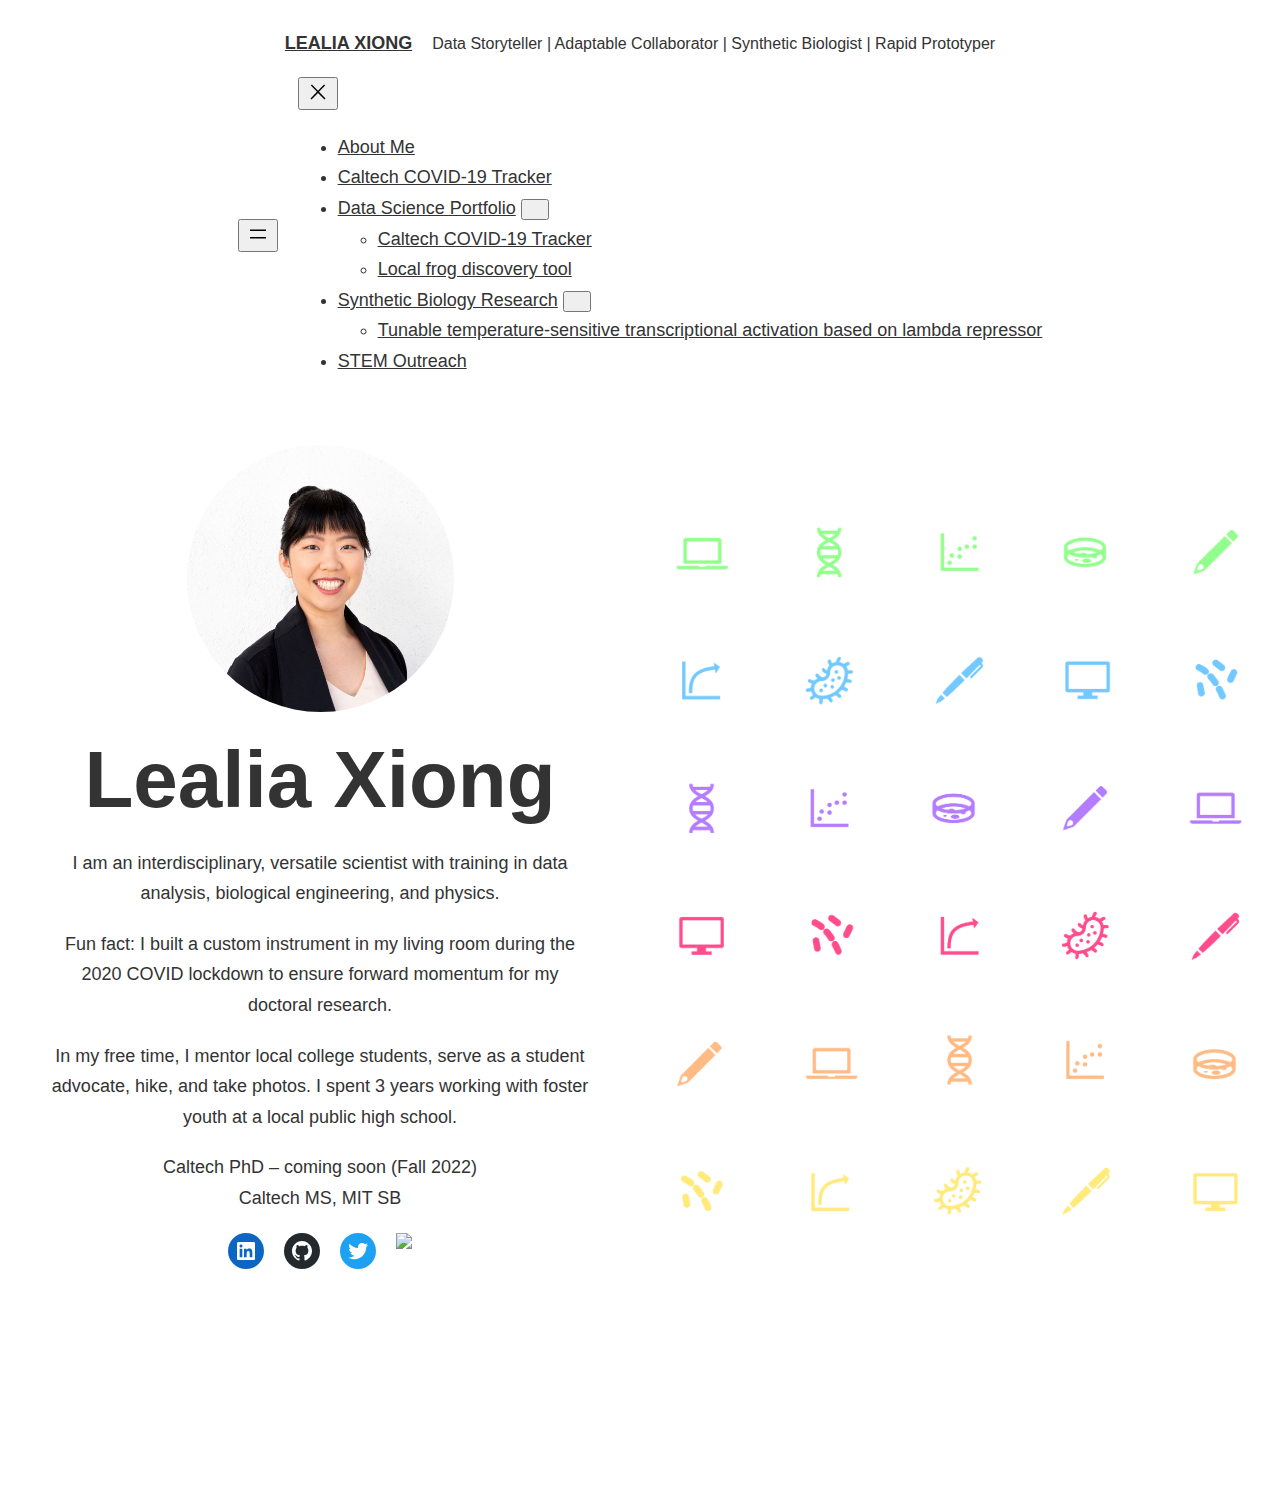
==== commit 117349c7: "Change header to be more compact." ====
--- a/about.html
+++ b/about.html
@@ -6,133 +6,83 @@
 	<meta name='robots' content='max-image-preview:large' />
 	<title>About Me &#8211; Lealia Xiong</title>
 
-	<link crossorigin='anonymous' rel='stylesheet' id='all-css-0-1' href='https://s0.wp.com/_static/??-eJx9jsEOwjAMQ3+IkgHTbohvSbeolCVttWSq9veUC9JA2tGxnx2oxY05GSUDWV3hNcSkUMuYxdmThJotBQ0853H2qHQeVU9wxKlEpu1H/WGtMHxBwWUmiyk4jwu06P5yuBmnQKZAa3PzHMkxVjCSwmikoLbx/9O79ZqXCSeFwNkjf7IPuV+G/toPt67rXm94MW38?cssminify=yes' type='text/css' media='all' />
-	<style id='wp-block-site-logo-inline-css'>
-	.wp-block-site-logo{line-height:0}.wp-block-site-logo a{display:inline-block}.wp-block-site-logo.is-default-size img{height:auto;width:120px}.wp-block-site-logo img{height:auto;max-width:100%}.wp-block-site-logo a,.wp-block-site-logo img{border-radius:inherit}.wp-block-site-logo.aligncenter{margin-left:auto;margin-right:auto;text-align:center}.wp-block-site-logo.is-style-rounded{border-radius:9999px}
-	</style>
 	<style id='wp-block-site-title-inline-css'>
-	.wp-block-site-title{font-size: var(--wp--custom--font-size--normal);font-weight: 700;text-decoration: none;text-transform: uppercase;}
-	</style>
-	<style id='wp-block-site-tagline-inline-css'>
-	.wp-block-site-tagline{font-size: var(--wp--custom--font-sizes--x-small);}
-	</style>
-	<style id='wp-block-group-inline-css'>
-	.wp-block-group{box-sizing:border-box}
-	</style>
-	<style id='wp-block-navigation-link-inline-css'>
-	.wp-block-navigation .wp-block-navigation-item__label{overflow-wrap:break-word;word-break:normal}.wp-block-navigation .wp-block-navigation-item__description{display:none}
-	.wp-block-navigation-link{background-color: transparent;color: var(--wp--custom--color--foreground);}
-	</style>
-	<link crossorigin='anonymous' rel='stylesheet' id='all-css-10-1' href='https://s0.wp.com/wp-content/plugins/gutenberg-core/v13.4.0/build/block-library/blocks/navigation/style.css?m=1654807899h&cssminify=yes' type='text/css' media='all' />
-	<style id='wp-block-navigation-inline-css'>
-	.wp-block-navigation{font-size: var(--wp--custom--font-size--normal);}
-	</style>
-	<style id='wp-block-image-inline-css'>
-	.wp-block-image{margin:0 0 1em}.wp-block-image img{height:auto;max-width:100%;vertical-align:bottom}.wp-block-image:not(.is-style-rounded)>a,.wp-block-image:not(.is-style-rounded) img{border-radius:inherit}.wp-block-image.aligncenter{text-align:center}.wp-block-image.alignfull img,.wp-block-image.alignwide img{height:auto;width:100%}.wp-block-image.aligncenter,.wp-block-image .aligncenter,.wp-block-image.alignleft,.wp-block-image .alignleft,.wp-block-image.alignright,.wp-block-image .alignright{display:table}.wp-block-image.aligncenter>figcaption,.wp-block-image .aligncenter>figcaption,.wp-block-image.alignleft>figcaption,.wp-block-image .alignleft>figcaption,.wp-block-image.alignright>figcaption,.wp-block-image .alignright>figcaption{caption-side:bottom;display:table-caption}.wp-block-image .alignleft{float:left;margin:.5em 1em .5em 0}.wp-block-image .alignright{float:right;margin:.5em 0 .5em 1em}.wp-block-image .aligncenter{margin-left:auto;margin-right:auto}.wp-block-image figcaption{margin-bottom:1em;margin-top:.5em}.wp-block-image.is-style-circle-mask img,.wp-block-image.is-style-rounded img,.wp-block-image .is-style-rounded img{border-radius:9999px}@supports ((-webkit-mask-image:none) or (mask-image:none)) or (-webkit-mask-image:none){.wp-block-image.is-style-circle-mask img{border-radius:0;-webkit-mask-image:url('data:image/svg+xml;utf8,<svg viewBox="0 0 100 100" xmlns="http://www.w3.org/2000/svg"><circle cx="50" cy="50" r="50"/></svg>');mask-image:url('data:image/svg+xml;utf8,<svg viewBox="0 0 100 100" xmlns="http://www.w3.org/2000/svg"><circle cx="50" cy="50" r="50"/></svg>');mask-mode:alpha;-webkit-mask-position:center;mask-position:center;-webkit-mask-repeat:no-repeat;mask-repeat:no-repeat;-webkit-mask-size:contain;mask-size:contain}}.wp-block-image figure{margin:0}
-	</style>
-	<style id='wp-block-heading-inline-css'>
-	h1.has-background,h2.has-background,h3.has-background,h4.has-background,h5.has-background,h6.has-background{padding:1.25em 2.375em}
-	</style>
-	<style id='wp-block-paragraph-inline-css'>
-	.is-small-text{font-size:.875em}.is-regular-text{font-size:1em}.is-large-text{font-size:2.25em}.is-larger-text{font-size:3em}.has-drop-cap:not(:focus):first-letter{float:left;font-size:8.4em;font-style:normal;font-weight:100;line-height:.68;margin:.05em .1em 0 0;text-transform:uppercase}p.has-drop-cap.has-background{overflow:hidden}p.has-background{padding:1.25em 2.375em}:where(p.has-text-color:not(.has-link-color)) a{color:inherit}
-	</style>
-	<style id='wp-block-button-inline-css'>
-	.wp-block-button__link{background-color:#32373c;border-radius:9999px;box-shadow:none;box-sizing:border-box;color:#fff;cursor:pointer;display:inline-block;font-size:1.125em;padding:calc(.667em + 2px) calc(1.333em + 2px);text-align:center;text-decoration:none;word-break:break-word}.wp-block-button__link:active,.wp-block-button__link:focus,.wp-block-button__link:hover,.wp-block-button__link:visited{color:#fff}.wp-block-button__link.aligncenter{text-align:center}.wp-block-button__link.alignright{text-align:right}.wp-block-buttons>.wp-block-button.has-custom-width{max-width:none}.wp-block-buttons>.wp-block-button.has-custom-width .wp-block-button__link{width:100%}.wp-block-buttons>.wp-block-button.has-custom-font-size .wp-block-button__link{font-size:inherit}.wp-block-buttons>.wp-block-button.wp-block-button__width-25{width:calc(25% - var(--wp--style--block-gap, .5em)*.75)}.wp-block-buttons>.wp-block-button.wp-block-button__width-50{width:calc(50% - var(--wp--style--block-gap, .5em)*.5)}.wp-block-buttons>.wp-block-button.wp-block-button__width-75{width:calc(75% - var(--wp--style--block-gap, .5em)*.25)}.wp-block-buttons>.wp-block-button.wp-block-button__width-100{flex-basis:100%;width:100%}.wp-block-buttons.is-vertical>.wp-block-button.wp-block-button__width-25{width:25%}.wp-block-buttons.is-vertical>.wp-block-button.wp-block-button__width-50{width:50%}.wp-block-buttons.is-vertical>.wp-block-button.wp-block-button__width-75{width:75%}.wp-block-button.is-style-squared,.wp-block-button__link.wp-block-button.is-style-squared{border-radius:0}.wp-block-button.no-border-radius,.wp-block-button__link.no-border-radius{border-radius:0!important}.is-style-outline>:where(.wp-block-button__link),:where(.wp-block-button__link).is-style-outline{border:2px solid;padding:.667em 1.333em}.is-style-outline>.wp-block-button__link:not(.has-text-color),.wp-block-button__link.is-style-outline:not(.has-text-color){color:currentColor}.is-style-outline>.wp-block-button__link:not(.has-background),.wp-block-button__link.is-style-outline:not(.has-background){background-color:transparent}
-	.wp-block-button__link{background-color: var(--wp--custom--button--color--background);border-radius: var(--wp--custom--button--border--radius);color: var(--wp--custom--button--color--text);font-family: var(--wp--preset--font-family--body-font);font-size: var(--wp--custom--button--typography--font-size);font-weight: var(--wp--custom--button--typography--font-weight);line-height: var(--wp--custom--button--typography--line-height);}
-	</style>
-	<style id='wp-block-buttons-inline-css'>
-	.wp-block-buttons.is-vertical{flex-direction:column}.wp-block-buttons.is-vertical>.wp-block-button:last-child{margin-bottom:0}.wp-block-buttons>.wp-block-button{display:inline-block;margin:0}.wp-block-buttons.is-content-justification-left{justify-content:flex-start}.wp-block-buttons.is-content-justification-left.is-vertical{align-items:flex-start}.wp-block-buttons.is-content-justification-center{justify-content:center}.wp-block-buttons.is-content-justification-center.is-vertical{align-items:center}.wp-block-buttons.is-content-justification-right{justify-content:flex-end}.wp-block-buttons.is-content-justification-right.is-vertical{align-items:flex-end}.wp-block-buttons.is-content-justification-space-between{justify-content:space-between}.wp-block-buttons.aligncenter{text-align:center}.wp-block-buttons:not(.is-content-justification-space-between,.is-content-justification-right,.is-content-justification-left,.is-content-justification-center) .wp-block-button.aligncenter{margin-left:auto;margin-right:auto;width:100%}.wp-block-button.aligncenter{text-align:center}
-	</style>
-	<link crossorigin='anonymous' rel='stylesheet' id='all-css-22-1' href='https://s0.wp.com/wp-content/plugins/gutenberg-core/v13.4.0/build/block-library/blocks/cover/style.css?m=1654807899h&cssminify=yes' type='text/css' media='all' />
-	<style id='wp-block-media-text-inline-css'>
-	.wp-block-media-text{direction:ltr;display:grid;grid-template-columns:50% 1fr;grid-template-rows:auto}.wp-block-media-text.has-media-on-the-right{grid-template-columns:1fr 50%}.wp-block-media-text.is-vertically-aligned-top .wp-block-media-text__content,.wp-block-media-text.is-vertically-aligned-top .wp-block-media-text__media{align-self:start}.wp-block-media-text.is-vertically-aligned-center .wp-block-media-text__content,.wp-block-media-text.is-vertically-aligned-center .wp-block-media-text__media,.wp-block-media-text .wp-block-media-text__content,.wp-block-media-text .wp-block-media-text__media{align-self:center}.wp-block-media-text.is-vertically-aligned-bottom .wp-block-media-text__content,.wp-block-media-text.is-vertically-aligned-bottom .wp-block-media-text__media{align-self:end}.wp-block-media-text .wp-block-media-text__media{grid-column:1;grid-row:1;margin:0}.wp-block-media-text .wp-block-media-text__content{direction:ltr;grid-column:2;grid-row:1;padding:0 8%;word-break:break-word}.wp-block-media-text.has-media-on-the-right .wp-block-media-text__media{grid-column:2;grid-row:1}.wp-block-media-text.has-media-on-the-right .wp-block-media-text__content{grid-column:1;grid-row:1}.wp-block-media-text__media img,.wp-block-media-text__media video{height:auto;max-width:unset;vertical-align:middle;width:100%}.wp-block-media-text.is-image-fill .wp-block-media-text__media{background-size:cover;height:100%;min-height:250px}.wp-block-media-text.is-image-fill .wp-block-media-text__media>a{display:block;height:100%}.wp-block-media-text.is-image-fill .wp-block-media-text__media img{clip:rect(0,0,0,0);border:0;height:1px;margin:-1px;overflow:hidden;padding:0;position:absolute;width:1px}@media (max-width:600px){.wp-block-media-text.is-stacked-on-mobile{grid-template-columns:100%!important}.wp-block-media-text.is-stacked-on-mobile .wp-block-media-text__media{grid-column:1;grid-row:1}.wp-block-media-text.is-stacked-on-mobile .wp-block-media-text__content{grid-column:1;grid-row:2}}
-	</style>
-	<link crossorigin='anonymous' rel='stylesheet' id='all-css-24-1' href='https://s0.wp.com/_static/??/wp-content/mu-plugins/carousel/swiper-bundle.css,/wp-content/mu-plugins/carousel/jetpack-carousel.css?m=1630955947j&cssminify=yes' type='text/css' media='all' />
-	<style id='wp-block-spacer-inline-css'>
-	.wp-block-spacer{clear:both}
-	</style>
-	<style id='wp-block-library-inline-css'>
-	:root{--wp-admin-theme-color:#007cba;--wp-admin-theme-color--rgb:0,124,186;--wp-admin-theme-color-darker-10:#006ba1;--wp-admin-theme-color-darker-10--rgb:0,107,161;--wp-admin-theme-color-darker-20:#005a87;--wp-admin-theme-color-darker-20--rgb:0,90,135;--wp-admin-border-width-focus:2px}@media (-webkit-min-device-pixel-ratio:2),(min-resolution:192dpi){:root{--wp-admin-border-width-focus:1.5px}}:root{--wp--preset--font-size--normal:16px;--wp--preset--font-size--huge:42px}:root .has-very-light-gray-background-color{background-color:#eee}:root .has-very-dark-gray-background-color{background-color:#313131}:root .has-very-light-gray-color{color:#eee}:root .has-very-dark-gray-color{color:#313131}:root .has-vivid-green-cyan-to-vivid-cyan-blue-gradient-background{background:linear-gradient(135deg,#00d084,#0693e3)}:root .has-purple-crush-gradient-background{background:linear-gradient(135deg,#34e2e4,#4721fb 50%,#ab1dfe)}:root .has-hazy-dawn-gradient-background{background:linear-gradient(135deg,#faaca8,#dad0ec)}:root .has-subdued-olive-gradient-background{background:linear-gradient(135deg,#fafae1,#67a671)}:root .has-atomic-cream-gradient-background{background:linear-gradient(135deg,#fdd79a,#004a59)}:root .has-nightshade-gradient-background{background:linear-gradient(135deg,#330968,#31cdcf)}:root .has-midnight-gradient-background{background:linear-gradient(135deg,#020381,#2874fc)}.has-regular-font-size{font-size:1em}.has-larger-font-size{font-size:2.625em}.has-normal-font-size{font-size:var(--wp--preset--font-size--normal)}.has-huge-font-size{font-size:var(--wp--preset--font-size--huge)}.has-text-align-center{text-align:center}.has-text-align-left{text-align:left}.has-text-align-right{text-align:right}#end-resizable-editor-section{display:none}.aligncenter{clear:both}.items-justified-left{justify-content:flex-start}.items-justified-center{justify-content:center}.items-justified-right{justify-content:flex-end}.items-justified-space-between{justify-content:space-between}.screen-reader-text{clip:rect(1px,1px,1px,1px);word-wrap:normal!important;border:0;-webkit-clip-path:inset(50%);clip-path:inset(50%);height:1px;margin:-1px;overflow:hidden;padding:0;position:absolute;width:1px}.screen-reader-text:focus{clip:auto!important;background-color:#ddd;-webkit-clip-path:none;clip-path:none;color:#444;display:block;font-size:1em;height:auto;left:5px;line-height:normal;padding:15px 23px 14px;text-decoration:none;top:5px;width:auto;z-index:100000}html :where(.has-border-color){border-style:solid}html :where([style*=border-top-color]){border-top-style:solid}html :where([style*=border-right-color]){border-right-style:solid}html :where([style*=border-bottom-color]){border-bottom-style:solid}html :where([style*=border-left-color]){border-left-style:solid}html :where([style*=border-width]){border-style:solid}html :where([style*=border-top-width]){border-top-style:solid}html :where([style*=border-right-width]){border-right-style:solid}html :where([style*=border-bottom-width]){border-bottom-style:solid}html :where([style*=border-left-width]){border-left-style:solid}html :where(img[class*=wp-image-]){height:auto;max-width:100%}
-	.has-text-align-justify {
-		text-align:justify;
-	}
-	</style>
-	<style id='wp-block-social-links-inline-css'>
-		.wp-block-social-links{background:none;margin-left:0;padding-left:0;padding-right:0;text-indent:0}.wp-block-social-links .wp-social-link a,.wp-block-social-links .wp-social-link a:hover{border-bottom:0;box-shadow:none;text-decoration:none}.wp-block-social-links .wp-social-link a{padding:.25em}.wp-block-social-links .wp-social-link svg{height:1em;width:1em}.wp-block-social-links .wp-social-link span:not(.screen-reader-text){font-size:.65em;margin-left:.5em;margin-right:.5em}.wp-block-social-links.has-small-icon-size{font-size:16px}.wp-block-social-links,.wp-block-social-links.has-normal-icon-size{font-size:24px}.wp-block-social-links.has-large-icon-size{font-size:36px}.wp-block-social-links.has-huge-icon-size{font-size:48px}.wp-block-social-links.aligncenter{display:flex;justify-content:center}.wp-block-social-links.alignright{justify-content:flex-end}.wp-block-social-link{border-radius:9999px;display:block;height:auto;transition:transform .1s ease}@media (prefers-reduced-motion:reduce){.wp-block-social-link{transition-delay:0s;transition-duration:0s}}.wp-block-social-link a{align-items:center;display:flex;line-height:0;transition:transform .1s ease}.wp-block-social-link:hover{transform:scale(1.1)}.wp-block-social-links .wp-block-social-link .wp-block-social-link-anchor,.wp-block-social-links .wp-block-social-link .wp-block-social-link-anchor:active,.wp-block-social-links .wp-block-social-link .wp-block-social-link-anchor:hover,.wp-block-social-links .wp-block-social-link .wp-block-social-link-anchor:visited,.wp-block-social-links .wp-block-social-link .wp-block-social-link-anchor svg{fill:currentColor;color:currentColor}.wp-block-social-links:not(.is-style-logos-only) .wp-social-link{background-color:#f0f0f0;color:#444}.wp-block-social-links:not(.is-style-logos-only) .wp-social-link-amazon{background-color:#f90;color:#fff}.wp-block-social-links:not(.is-style-logos-only) .wp-social-link-bandcamp{background-color:#1ea0c3;color:#fff}.wp-block-social-links:not(.is-style-logos-only) .wp-social-link-behance{background-color:#0757fe;color:#fff}.wp-block-social-links:not(.is-style-logos-only) .wp-social-link-codepen{background-color:#1e1f26;color:#fff}.wp-block-social-links:not(.is-style-logos-only) .wp-social-link-deviantart{background-color:#02e49b;color:#fff}.wp-block-social-links:not(.is-style-logos-only) .wp-social-link-dribbble{background-color:#e94c89;color:#fff}.wp-block-social-links:not(.is-style-logos-only) .wp-social-link-dropbox{background-color:#4280ff;color:#fff}.wp-block-social-links:not(.is-style-logos-only) .wp-social-link-etsy{background-color:#f45800;color:#fff}.wp-block-social-links:not(.is-style-logos-only) .wp-social-link-facebook{background-color:#1778f2;color:#fff}.wp-block-social-links:not(.is-style-logos-only) .wp-social-link-fivehundredpx{background-color:#000;color:#fff}.wp-block-social-links:not(.is-style-logos-only) .wp-social-link-flickr{background-color:#0461dd;color:#fff}.wp-block-social-links:not(.is-style-logos-only) .wp-social-link-foursquare{background-color:#e65678;color:#fff}.wp-block-social-links:not(.is-style-logos-only) .wp-social-link-github{background-color:#24292d;color:#fff}.wp-block-social-links:not(.is-style-logos-only) .wp-social-link-goodreads{background-color:#eceadd;color:#382110}.wp-block-social-links:not(.is-style-logos-only) .wp-social-link-google{background-color:#ea4434;color:#fff}.wp-block-social-links:not(.is-style-logos-only) .wp-social-link-instagram{background-color:#f00075;color:#fff}.wp-block-social-links:not(.is-style-logos-only) .wp-social-link-lastfm{background-color:#e21b24;color:#fff}.wp-block-social-links:not(.is-style-logos-only) .wp-social-link-linkedin{background-color:#0d66c2;color:#fff}.wp-block-social-links:not(.is-style-logos-only) .wp-social-link-mastodon{background-color:#3288d4;color:#fff}.wp-block-social-links:not(.is-style-logos-only) .wp-social-link-medium{background-color:#02ab6c;color:#fff}.wp-block-social-links:not(.is-style-logos-only) .wp-social-link-meetup{background-color:#f6405f;color:#fff}.wp-block-social-links:not(.is-style-logos-only) .wp-social-link-patreon{background-color:#ff424d;color:#fff}.wp-block-social-links:not(.is-style-logos-only) .wp-social-link-pinterest{background-color:#e60122;color:#fff}.wp-block-social-links:not(.is-style-logos-only) .wp-social-link-pocket{background-color:#ef4155;color:#fff}.wp-block-social-links:not(.is-style-logos-only) .wp-social-link-reddit{background-color:#fe4500;color:#fff}.wp-block-social-links:not(.is-style-logos-only) .wp-social-link-skype{background-color:#0478d7;color:#fff}.wp-block-social-links:not(.is-style-logos-only) .wp-social-link-snapchat{stroke:#000;background-color:#fefc00;color:#fff}.wp-block-social-links:not(.is-style-logos-only) .wp-social-link-soundcloud{background-color:#ff5600;color:#fff}.wp-block-social-links:not(.is-style-logos-only) .wp-social-link-spotify{background-color:#1bd760;color:#fff}.wp-block-social-links:not(.is-style-logos-only) .wp-social-link-telegram{background-color:#2aabee;color:#fff}.wp-block-social-links:not(.is-style-logos-only) .wp-social-link-tiktok{background-color:#000;color:#fff}.wp-block-social-links:not(.is-style-logos-only) .wp-social-link-tumblr{background-color:#011835;color:#fff}.wp-block-social-links:not(.is-style-logos-only) .wp-social-link-twitch{background-color:#6440a4;color:#fff}.wp-block-social-links:not(.is-style-logos-only) .wp-social-link-twitter{background-color:#1da1f2;color:#fff}.wp-block-social-links:not(.is-style-logos-only) .wp-social-link-vimeo{background-color:#1eb7ea;color:#fff}.wp-block-social-links:not(.is-style-logos-only) .wp-social-link-vk{background-color:#4680c2;color:#fff}.wp-block-social-links:not(.is-style-logos-only) .wp-social-link-wordpress{background-color:#3499cd;color:#fff}.wp-block-social-links:not(.is-style-logos-only) .wp-social-link-yelp{background-color:#d32422;color:#fff}.wp-block-social-links:not(.is-style-logos-only) .wp-social-link-youtube{background-color:red;color:#fff}.wp-block-social-links.is-style-logos-only .wp-social-link{background:none}.wp-block-social-links.is-style-logos-only .wp-social-link a{padding:0}.wp-block-social-links.is-style-logos-only .wp-social-link svg{height:1.25em;width:1.25em}.wp-block-social-links.is-style-logos-only .wp-social-link-amazon{color:#f90}.wp-block-social-links.is-style-logos-only .wp-social-link-bandcamp{color:#1ea0c3}.wp-block-social-links.is-style-logos-only .wp-social-link-behance{color:#0757fe}.wp-block-social-links.is-style-logos-only .wp-social-link-codepen{color:#1e1f26}.wp-block-social-links.is-style-logos-only .wp-social-link-deviantart{color:#02e49b}.wp-block-social-links.is-style-logos-only .wp-social-link-dribbble{color:#e94c89}.wp-block-social-links.is-style-logos-only .wp-social-link-dropbox{color:#4280ff}.wp-block-social-links.is-style-logos-only .wp-social-link-etsy{color:#f45800}.wp-block-social-links.is-style-logos-only .wp-social-link-facebook{color:#1778f2}.wp-block-social-links.is-style-logos-only .wp-social-link-fivehundredpx{color:#000}.wp-block-social-links.is-style-logos-only .wp-social-link-flickr{color:#0461dd}.wp-block-social-links.is-style-logos-only .wp-social-link-foursquare{color:#e65678}.wp-block-social-links.is-style-logos-only .wp-social-link-github{color:#24292d}.wp-block-social-links.is-style-logos-only .wp-social-link-goodreads{color:#382110}.wp-block-social-links.is-style-logos-only .wp-social-link-google{color:#ea4434}.wp-block-social-links.is-style-logos-only .wp-social-link-instagram{color:#f00075}.wp-block-social-links.is-style-logos-only .wp-social-link-lastfm{color:#e21b24}.wp-block-social-links.is-style-logos-only .wp-social-link-linkedin{color:#0d66c2}.wp-block-social-links.is-style-logos-only .wp-social-link-mastodon{color:#3288d4}.wp-block-social-links.is-style-logos-only .wp-social-link-medium{color:#02ab6c}.wp-block-social-links.is-style-logos-only .wp-social-link-meetup{color:#f6405f}.wp-block-social-links.is-style-logos-only .wp-social-link-patreon{color:#ff424d}.wp-block-social-links.is-style-logos-only .wp-social-link-pinterest{color:#e60122}.wp-block-social-links.is-style-logos-only .wp-social-link-pocket{color:#ef4155}.wp-block-social-links.is-style-logos-only .wp-social-link-reddit{color:#fe4500}.wp-block-social-links.is-style-logos-only .wp-social-link-skype{color:#0478d7}.wp-block-social-links.is-style-logos-only .wp-social-link-snapchat{stroke:#000;color:#fff}.wp-block-social-links.is-style-logos-only .wp-social-link-soundcloud{color:#ff5600}.wp-block-social-links.is-style-logos-only .wp-social-link-spotify{color:#1bd760}.wp-block-social-links.is-style-logos-only .wp-social-link-telegram{color:#2aabee}.wp-block-social-links.is-style-logos-only .wp-social-link-tiktok{color:#000}.wp-block-social-links.is-style-logos-only .wp-social-link-tumblr{color:#011835}.wp-block-social-links.is-style-logos-only .wp-social-link-twitch{color:#6440a4}.wp-block-social-links.is-style-logos-only .wp-social-link-twitter{color:#1da1f2}.wp-block-social-links.is-style-logos-only .wp-social-link-vimeo{color:#1eb7ea}.wp-block-social-links.is-style-logos-only .wp-social-link-vk{color:#4680c2}.wp-block-social-links.is-style-logos-only .wp-social-link-wordpress{color:#3499cd}.wp-block-social-links.is-style-logos-only .wp-social-link-yelp{color:#d32422}.wp-block-social-links.is-style-logos-only .wp-social-link-youtube{color:red}.wp-block-social-links.is-style-pill-shape .wp-social-link{width:auto}.wp-block-social-links.is-style-pill-shape .wp-social-link a{padding-left:.66667em;padding-right:.66667em}
-	</style>
-	<link crossorigin='anonymous' rel='stylesheet' id='all-css-32-1' href='https://s0.wp.com/_static/??/wp-content/mu-plugins/core-compat/wp-mediaelement.css,/wp-content/mu-plugins/wpcom-bbpress-premium-themes.css?m=1432920480j&cssminify=yes' type='text/css' media='all' />
-	<style id='global-styles-inline-css'>
-		body{--wp--preset--color--black: #000000;--wp--preset--color--cyan-bluish-gray: #abb8c3;--wp--preset--color--white: #ffffff;--wp--preset--color--pale-pink: #f78da7;--wp--preset--color--vivid-red: #cf2e2e;--wp--preset--color--luminous-vivid-orange: #ff6900;--wp--preset--color--luminous-vivid-amber: #fcb900;--wp--preset--color--light-green-cyan: #7bdcb5;--wp--preset--color--vivid-green-cyan: #00d084;--wp--preset--color--pale-cyan-blue: #8ed1fc;--wp--preset--color--vivid-cyan-blue: #0693e3;--wp--preset--color--vivid-purple: #9b51e0;--wp--preset--color--primary: #333333;--wp--preset--color--secondary: #000000;--wp--preset--color--background: #ffffff;--wp--preset--color--tertiary: #f1f1f1;--wp--preset--gradient--vivid-cyan-blue-to-vivid-purple: linear-gradient(135deg,rgba(6,147,227,1) 0%,rgb(155,81,224) 100%);--wp--preset--gradient--light-green-cyan-to-vivid-green-cyan: linear-gradient(135deg,rgb(122,220,180) 0%,rgb(0,208,130) 100%);--wp--preset--gradient--luminous-vivid-amber-to-luminous-vivid-orange: linear-gradient(135deg,rgba(252,185,0,1) 0%,rgba(255,105,0,1) 100%);--wp--preset--gradient--luminous-vivid-orange-to-vivid-red: linear-gradient(135deg,rgba(255,105,0,1) 0%,rgb(207,46,46) 100%);--wp--preset--gradient--very-light-gray-to-cyan-bluish-gray: linear-gradient(135deg,rgb(238,238,238) 0%,rgb(169,184,195) 100%);--wp--preset--gradient--cool-to-warm-spectrum: linear-gradient(135deg,rgb(74,234,220) 0%,rgb(151,120,209) 20%,rgb(207,42,186) 40%,rgb(238,44,130) 60%,rgb(251,105,98) 80%,rgb(254,248,76) 100%);--wp--preset--gradient--blush-light-purple: linear-gradient(135deg,rgb(255,206,236) 0%,rgb(152,150,240) 100%);--wp--preset--gradient--blush-bordeaux: linear-gradient(135deg,rgb(254,205,165) 0%,rgb(254,45,45) 50%,rgb(107,0,62) 100%);--wp--preset--gradient--luminous-dusk: linear-gradient(135deg,rgb(255,203,112) 0%,rgb(199,81,192) 50%,rgb(65,88,208) 100%);--wp--preset--gradient--pale-ocean: linear-gradient(135deg,rgb(255,245,203) 0%,rgb(182,227,212) 50%,rgb(51,167,181) 100%);--wp--preset--gradient--electric-grass: linear-gradient(135deg,rgb(202,248,128) 0%,rgb(113,206,126) 100%);--wp--preset--gradient--midnight: linear-gradient(135deg,rgb(2,3,129) 0%,rgb(40,116,252) 100%);--wp--preset--duotone--dark-grayscale: url('#wp-duotone-dark-grayscale');--wp--preset--duotone--grayscale: url('#wp-duotone-grayscale');--wp--preset--duotone--purple-yellow: url('#wp-duotone-purple-yellow');--wp--preset--duotone--blue-red: url('#wp-duotone-blue-red');--wp--preset--duotone--midnight: url('#wp-duotone-midnight');--wp--preset--duotone--magenta-yellow: url('#wp-duotone-magenta-yellow');--wp--preset--duotone--purple-green: url('#wp-duotone-purple-green');--wp--preset--duotone--blue-orange: url('#wp-duotone-blue-orange');--wp--preset--font-size--small: 1rem;--wp--preset--font-size--medium: 1.375rem;--wp--preset--font-size--large: min(max(1.75rem, 5vw), 2.375rem);--wp--preset--font-size--x-large: min(max(2.25rem, 5vw), 3rem);--wp--preset--font-family--body-font: "DM Sans", sans-serif;--wp--preset--font-family--heading-font: "DM Sans", sans-serif;--wp--preset--font-family--arvo: Arvo;--wp--preset--font-family--bodoni-moda: 'Bodoni Moda';--wp--preset--font-family--cabin: Cabin;--wp--preset--font-family--chivo: Chivo;--wp--preset--font-family--courier-prime: 'Courier Prime';--wp--preset--font-family--dm-sans: 'DM Sans';--wp--preset--font-family--domine: Domine;--wp--preset--font-family--eb-garamond: 'EB Garamond';--wp--preset--font-family--fira-sans: 'Fira Sans';--wp--preset--font-family--inter: Inter;--wp--preset--font-family--josefin-sans: 'Josefin Sans';--wp--preset--font-family--libre-baskerville: 'Libre Baskerville';--wp--preset--font-family--libre-franklin: 'Libre Franklin';--wp--preset--font-family--lora: Lora;--wp--preset--font-family--merriweather: Merriweather;--wp--preset--font-family--montserrat: Montserrat;--wp--preset--font-family--nunito: Nunito;--wp--preset--font-family--open-sans: 'Open Sans';--wp--preset--font-family--overpass: Overpass;--wp--preset--font-family--playfair-display: 'Playfair Display';--wp--preset--font-family--poppins: Poppins;--wp--preset--font-family--raleway: Raleway;--wp--preset--font-family--roboto: Roboto;--wp--preset--font-family--roboto-slab: 'Roboto Slab';--wp--preset--font-family--rubik: Rubik;--wp--preset--font-family--source-sans-pro: 'Source Sans Pro';--wp--preset--font-family--source-serif-pro: 'Source Serif Pro';--wp--preset--font-family--space-mono: 'Space Mono';--wp--preset--font-family--work-sans: 'Work Sans';--wp--custom--alignment--aligned-max-width: 50%;--wp--custom--button--border--color: var(--wp--custom--color--foreground);--wp--custom--button--border--radius: 0;--wp--custom--button--border--style: solid;--wp--custom--button--border--width: 3px;--wp--custom--button--color--background: var(--wp--custom--color--foreground);--wp--custom--button--color--text: var(--wp--custom--color--background);--wp--custom--button--hover--color--text: var(--wp--custom--color--foreground);--wp--custom--button--hover--color--background: var(--wp--custom--color--background);--wp--custom--button--hover--border--color: var(--wp--custom--color--foreground);--wp--custom--button--spacing--padding--top: 0.667em;--wp--custom--button--spacing--padding--bottom: 0.667em;--wp--custom--button--spacing--padding--left: 1.333em;--wp--custom--button--spacing--padding--right: 1.333em;--wp--custom--button--typography--font-size: var(--wp--custom--font-size--normal);--wp--custom--button--typography--font-weight: 700;--wp--custom--button--typography--line-height: 2;--wp--custom--color--foreground: var(--wp--preset--color--primary);--wp--custom--color--background: var(--wp--preset--color--background);--wp--custom--color--primary: var(--wp--preset--color--primary);--wp--custom--color--secondary: var(--wp--preset--color--primary);--wp--custom--color--tertiary: var(--wp--preset--color--tertiary);--wp--custom--color-palettes--0--label: White;--wp--custom--color-palettes--0--slug: white;--wp--custom--color-palettes--0--colors--primary: #000000;--wp--custom--color-palettes--0--colors--secondary: #000000;--wp--custom--color-palettes--0--colors--foreground: #1D1E1E;--wp--custom--color-palettes--0--colors--background: #ffffff;--wp--custom--color-palettes--0--colors--tertiary: #f1f1f1;--wp--custom--color-palettes--1--label: Black;--wp--custom--color-palettes--1--slug: black;--wp--custom--color-palettes--1--colors--primary: #ffffff;--wp--custom--color-palettes--1--colors--secondary: #ffffff;--wp--custom--color-palettes--1--colors--foreground: #242527;--wp--custom--color-palettes--1--colors--background: #000000;--wp--custom--color-palettes--1--colors--tertiary: #313131;--wp--custom--color-palettes--2--label: Featured;--wp--custom--color-palettes--2--slug: palette-3;--wp--custom--color-palettes--2--colors--primary: #9FD3E8;--wp--custom--color-palettes--2--colors--secondary: #FBE6AA;--wp--custom--color-palettes--2--colors--foreground: #FFFFFF;--wp--custom--color-palettes--2--colors--background: #1F2527;--wp--custom--color-palettes--2--colors--tertiary: #364043;--wp--custom--font-sizes--x-small: 1rem;--wp--custom--font-sizes--normal: 1.125rem;--wp--custom--font-sizes--huge: 3rem;--wp--custom--form--padding: 20px;--wp--custom--form--border--color: var(--wp--custom--color--foreground);--wp--custom--form--border--radius: 0;--wp--custom--form--border--style: solid;--wp--custom--form--border--width: 2px;--wp--custom--form--checkbox--checked--content: "\2715";--wp--custom--form--checkbox--checked--font-size: var(--wp--custom--font-sizes--x-small);--wp--custom--form--checkbox--checked--position--left: 3px;--wp--custom--form--checkbox--checked--position--top: 3px;--wp--custom--form--checkbox--checked--sizing--height: 12px;--wp--custom--form--checkbox--checked--sizing--width: 12px;--wp--custom--form--checkbox--unchecked--content: "";--wp--custom--form--checkbox--unchecked--position--left: 0;--wp--custom--form--checkbox--unchecked--position--top: 0.2em;--wp--custom--form--checkbox--unchecked--sizing--height: 16px;--wp--custom--form--checkbox--unchecked--sizing--width: 16px;--wp--custom--form--color--background: transparent;--wp--custom--form--color--box-shadow: none;--wp--custom--form--color--text: inherit;--wp--custom--form--label--spacing--margin--bottom: var(--wp--custom--gap--baseline);--wp--custom--form--label--typography--font-size: var(--wp--custom--font-sizes--x-small);--wp--custom--form--label--typography--font-weight: normal;--wp--custom--form--label--typography--letter-spacing: normal;--wp--custom--form--label--typography--text-transform: none;--wp--custom--form--typography--font-size: var(--wp--custom--font-sizes--normal);--wp--custom--gallery--caption--font-size: var(--wp--preset--font-size--small);--wp--custom--body--typography--line-height: 1.7;--wp--custom--heading--typography--font-weight: 500;--wp--custom--heading--typography--line-height: 1.125;--wp--custom--latest-posts--meta--color--text: var(--wp--custom--color--primary);--wp--custom--layout--content-size: 664px;--wp--custom--gap--baseline: 10px;--wp--custom--gap--horizontal: min(30px, 5vw);--wp--custom--gap--vertical: min(30px, 5vw);--wp--custom--navigation--submenu--border--color: var(--wp--custom--color--primary);--wp--custom--navigation--submenu--border--radius: var(--wp--custom--form--border--radius);--wp--custom--navigation--submenu--border--style: var(--wp--custom--form--border--style);--wp--custom--navigation--submenu--border--width: var(--wp--custom--form--border--width);--wp--custom--navigation--submenu--color--background: var(--wp--custom--color--background);--wp--custom--navigation--submenu--color--text: var(--wp--custom--color--foreground);--wp--custom--paragraph--dropcap--margin: 0 .2em .2em 0;--wp--custom--paragraph--dropcap--typography--font-size: var(--wp--preset--font-size--x-large);--wp--custom--paragraph--dropcap--typography--font-weight: 400;--wp--custom--post-author--typography--font-weight: normal;--wp--custom--post-comment--typography--font-size: var(--wp--custom--font-sizes--normal);--wp--custom--post-comment--typography--line-height: var(--wp--custom--body--typography--line-height);--wp--custom--pullquote--citation--typography--font-size: var(--wp--custom--font-sizes--x-small);--wp--custom--pullquote--citation--typography--font-family: inherit;--wp--custom--pullquote--citation--typography--font-style: normal;--wp--custom--pullquote--citation--typography--font-weight: 400;--wp--custom--pullquote--citation--spacing--margin--top: var(--wp--custom--gap--vertical);--wp--custom--pullquote--typography--text-align: left;--wp--custom--quote--citation--typography--font-size: var(--wp--custom--font-sizes--x-small);--wp--custom--quote--citation--typography--font-style: normal;--wp--custom--quote--citation--typography--font-weight: 400;--wp--custom--quote--typography--text-align: left;--wp--custom--separator--opacity: 1;--wp--custom--separator--width: 150px;--wp--custom--table--figcaption--typography--font-size: var(--wp--custom--font-sizes--x-small);--wp--custom--video--caption--text-align: center;--wp--custom--video--caption--margin: var(--wp--custom--gap--vertical) auto;--wp--custom--line-height--body: 1.7;}body { margin: 0; }body{background-color: var(--wp--custom--color--background);color: var(--wp--custom--color--foreground);font-family: var(--wp--preset--font-family--body-font);font-size: var(--wp--custom--font-sizes--normal);font-weight: 400;line-height: var(--wp--custom--body--typography--line-height);--wp--style--block-gap: calc(2 * var(--wp--custom--gap--baseline));}.wp-site-blocks > .alignleft { float: left; margin-right: 2em; }.wp-site-blocks > .alignright { float: right; margin-left: 2em; }.wp-site-blocks > .aligncenter { justify-content: center; margin-left: auto; margin-right: auto; }.wp-site-blocks > * { margin-block-start: 0; margin-block-end: 0; }.wp-site-blocks > * + * { margin-block-start: var( --wp--style--block-gap ); }h1{font-family: var(--wp--preset--font-family--heading-font);font-size: min(max(3rem, 7vw), 5rem);font-weight: var(--wp--custom--heading--typography--font-weight);line-height: 1.2;margin-top: var(--wp--custom--gap--vertical);margin-bottom: var(--wp--custom--gap--vertical);}h2{font-family: var(--wp--preset--font-family--heading-font);font-size: min(max(2.25rem, 6vw), 4.0625rem);font-weight: var(--wp--custom--heading--typography--font-weight);line-height: 1.2;margin-top: var(--wp--custom--gap--vertical);margin-bottom: var(--wp--custom--gap--vertical);}h3{font-family: var(--wp--preset--font-family--heading-font);font-size: var(--wp--preset--font-size--large);font-weight: var(--wp--custom--heading--typography--font-weight);line-height: 1.2;margin-top: var(--wp--custom--gap--vertical);margin-bottom: var(--wp--custom--gap--vertical);}h4{font-family: var(--wp--preset--font-family--heading-font);font-size: var(--wp--preset--font-size--large);font-weight: var(--wp--custom--heading--typography--font-weight);line-height: 1.4;margin-top: var(--wp--custom--gap--vertical);margin-bottom: var(--wp--custom--gap--vertical);}h5{font-family: var(--wp--preset--font-family--heading-font);font-size: var(--wp--custom--font-size--normal);font-weight: var(--wp--custom--heading--typography--font-weight);line-height: 1.4;margin-top: var(--wp--custom--gap--vertical);margin-bottom: var(--wp--custom--gap--vertical);}h6{font-family: var(--wp--preset--font-family--heading-font);font-size: var(--wp--preset--font-size--small);font-weight: var(--wp--custom--heading--typography--font-weight);line-height: 1.4;margin-top: var(--wp--custom--gap--vertical);margin-bottom: var(--wp--custom--gap--vertical);}a{color: var(--wp--custom--color--foreground);}.has-black-color{color: var(--wp--preset--color--black) !important;}.has-cyan-bluish-gray-color{color: var(--wp--preset--color--cyan-bluish-gray) !important;}.has-white-color{color: var(--wp--preset--color--white) !important;}.has-pale-pink-color{color: var(--wp--preset--color--pale-pink) !important;}.has-vivid-red-color{color: var(--wp--preset--color--vivid-red) !important;}.has-luminous-vivid-orange-color{color: var(--wp--preset--color--luminous-vivid-orange) !important;}.has-luminous-vivid-amber-color{color: var(--wp--preset--color--luminous-vivid-amber) !important;}.has-light-green-cyan-color{color: var(--wp--preset--color--light-green-cyan) !important;}.has-vivid-green-cyan-color{color: var(--wp--preset--color--vivid-green-cyan) !important;}.has-pale-cyan-blue-color{color: var(--wp--preset--color--pale-cyan-blue) !important;}.has-vivid-cyan-blue-color{color: var(--wp--preset--color--vivid-cyan-blue) !important;}.has-vivid-purple-color{color: var(--wp--preset--color--vivid-purple) !important;}.has-primary-color{color: var(--wp--preset--color--primary) !important;}.has-secondary-color{color: var(--wp--preset--color--secondary) !important;}.has-background-color{color: var(--wp--preset--color--background) !important;}.has-tertiary-color{color: var(--wp--preset--color--tertiary) !important;}.has-black-background-color{background-color: var(--wp--preset--color--black) !important;}.has-cyan-bluish-gray-background-color{background-color: var(--wp--preset--color--cyan-bluish-gray) !important;}.has-white-background-color{background-color: var(--wp--preset--color--white) !important;}.has-pale-pink-background-color{background-color: var(--wp--preset--color--pale-pink) !important;}.has-vivid-red-background-color{background-color: var(--wp--preset--color--vivid-red) !important;}.has-luminous-vivid-orange-background-color{background-color: var(--wp--preset--color--luminous-vivid-orange) !important;}.has-luminous-vivid-amber-background-color{background-color: var(--wp--preset--color--luminous-vivid-amber) !important;}.has-light-green-cyan-background-color{background-color: var(--wp--preset--color--light-green-cyan) !important;}.has-vivid-green-cyan-background-color{background-color: var(--wp--preset--color--vivid-green-cyan) !important;}.has-pale-cyan-blue-background-color{background-color: var(--wp--preset--color--pale-cyan-blue) !important;}.has-vivid-cyan-blue-background-color{background-color: var(--wp--preset--color--vivid-cyan-blue) !important;}.has-vivid-purple-background-color{background-color: var(--wp--preset--color--vivid-purple) !important;}.has-primary-background-color{background-color: var(--wp--preset--color--primary) !important;}.has-secondary-background-color{background-color: var(--wp--preset--color--secondary) !important;}.has-background-background-color{background-color: var(--wp--preset--color--background) !important;}.has-tertiary-background-color{background-color: var(--wp--preset--color--tertiary) !important;}.has-black-border-color{border-color: var(--wp--preset--color--black) !important;}.has-cyan-bluish-gray-border-color{border-color: var(--wp--preset--color--cyan-bluish-gray) !important;}.has-white-border-color{border-color: var(--wp--preset--color--white) !important;}.has-pale-pink-border-color{border-color: var(--wp--preset--color--pale-pink) !important;}.has-vivid-red-border-color{border-color: var(--wp--preset--color--vivid-red) !important;}.has-luminous-vivid-orange-border-color{border-color: var(--wp--preset--color--luminous-vivid-orange) !important;}.has-luminous-vivid-amber-border-color{border-color: var(--wp--preset--color--luminous-vivid-amber) !important;}.has-light-green-cyan-border-color{border-color: var(--wp--preset--color--light-green-cyan) !important;}.has-vivid-green-cyan-border-color{border-color: var(--wp--preset--color--vivid-green-cyan) !important;}.has-pale-cyan-blue-border-color{border-color: var(--wp--preset--color--pale-cyan-blue) !important;}.has-vivid-cyan-blue-border-color{border-color: var(--wp--preset--color--vivid-cyan-blue) !important;}.has-vivid-purple-border-color{border-color: var(--wp--preset--color--vivid-purple) !important;}.has-primary-border-color{border-color: var(--wp--preset--color--primary) !important;}.has-secondary-border-color{border-color: var(--wp--preset--color--secondary) !important;}.has-background-border-color{border-color: var(--wp--preset--color--background) !important;}.has-tertiary-border-color{border-color: var(--wp--preset--color--tertiary) !important;}.has-vivid-cyan-blue-to-vivid-purple-gradient-background{background: var(--wp--preset--gradient--vivid-cyan-blue-to-vivid-purple) !important;}.has-light-green-cyan-to-vivid-green-cyan-gradient-background{background: var(--wp--preset--gradient--light-green-cyan-to-vivid-green-cyan) !important;}.has-luminous-vivid-amber-to-luminous-vivid-orange-gradient-background{background: var(--wp--preset--gradient--luminous-vivid-amber-to-luminous-vivid-orange) !important;}.has-luminous-vivid-orange-to-vivid-red-gradient-background{background: var(--wp--preset--gradient--luminous-vivid-orange-to-vivid-red) !important;}.has-very-light-gray-to-cyan-bluish-gray-gradient-background{background: var(--wp--preset--gradient--very-light-gray-to-cyan-bluish-gray) !important;}.has-cool-to-warm-spectrum-gradient-background{background: var(--wp--preset--gradient--cool-to-warm-spectrum) !important;}.has-blush-light-purple-gradient-background{background: var(--wp--preset--gradient--blush-light-purple) !important;}.has-blush-bordeaux-gradient-background{background: var(--wp--preset--gradient--blush-bordeaux) !important;}.has-luminous-dusk-gradient-background{background: var(--wp--preset--gradient--luminous-dusk) !important;}.has-pale-ocean-gradient-background{background: var(--wp--preset--gradient--pale-ocean) !important;}.has-electric-grass-gradient-background{background: var(--wp--preset--gradient--electric-grass) !important;}.has-midnight-gradient-background{background: var(--wp--preset--gradient--midnight) !important;}.has-small-font-size{font-size: var(--wp--preset--font-size--small) !important;}.has-medium-font-size{font-size: var(--wp--preset--font-size--medium) !important;}.has-large-font-size{font-size: var(--wp--preset--font-size--large) !important;}.has-x-large-font-size{font-size: var(--wp--preset--font-size--x-large) !important;}.has-body-font-font-family{font-family: var(--wp--preset--font-family--body-font) !important;}.has-heading-font-font-family{font-family: var(--wp--preset--font-family--heading-font) !important;}.has-arvo-font-family{font-family: var(--wp--preset--font-family--arvo) !important;}.has-bodoni-moda-font-family{font-family: var(--wp--preset--font-family--bodoni-moda) !important;}.has-cabin-font-family{font-family: var(--wp--preset--font-family--cabin) !important;}.has-chivo-font-family{font-family: var(--wp--preset--font-family--chivo) !important;}.has-courier-prime-font-family{font-family: var(--wp--preset--font-family--courier-prime) !important;}.has-dm-sans-font-family{font-family: var(--wp--preset--font-family--dm-sans) !important;}.has-domine-font-family{font-family: var(--wp--preset--font-family--domine) !important;}.has-eb-garamond-font-family{font-family: var(--wp--preset--font-family--eb-garamond) !important;}.has-fira-sans-font-family{font-family: var(--wp--preset--font-family--fira-sans) !important;}.has-inter-font-family{font-family: var(--wp--preset--font-family--inter) !important;}.has-josefin-sans-font-family{font-family: var(--wp--preset--font-family--josefin-sans) !important;}.has-libre-baskerville-font-family{font-family: var(--wp--preset--font-family--libre-baskerville) !important;}.has-libre-franklin-font-family{font-family: var(--wp--preset--font-family--libre-franklin) !important;}.has-lora-font-family{font-family: var(--wp--preset--font-family--lora) !important;}.has-merriweather-font-family{font-family: var(--wp--preset--font-family--merriweather) !important;}.has-montserrat-font-family{font-family: var(--wp--preset--font-family--montserrat) !important;}.has-nunito-font-family{font-family: var(--wp--preset--font-family--nunito) !important;}.has-open-sans-font-family{font-family: var(--wp--preset--font-family--open-sans) !important;}.has-overpass-font-family{font-family: var(--wp--preset--font-family--overpass) !important;}.has-playfair-display-font-family{font-family: var(--wp--preset--font-family--playfair-display) !important;}.has-poppins-font-family{font-family: var(--wp--preset--font-family--poppins) !important;}.has-raleway-font-family{font-family: var(--wp--preset--font-family--raleway) !important;}.has-roboto-font-family{font-family: var(--wp--preset--font-family--roboto) !important;}.has-roboto-slab-font-family{font-family: var(--wp--preset--font-family--roboto-slab) !important;}.has-rubik-font-family{font-family: var(--wp--preset--font-family--rubik) !important;}.has-source-sans-pro-font-family{font-family: var(--wp--preset--font-family--source-sans-pro) !important;}.has-source-serif-pro-font-family{font-family: var(--wp--preset--font-family--source-serif-pro) !important;}.has-space-mono-font-family{font-family: var(--wp--preset--font-family--space-mono) !important;}.has-work-sans-font-family{font-family: var(--wp--preset--font-family--work-sans) !important;}
-	</style>
-	<link crossorigin='anonymous' rel='stylesheet' id='all-css-34-1' href='https://s0.wp.com/_static/??/wp-content/mu-plugins/comment-likes/css/comment-likes.css,/i/noticons/noticons.css?m=1436783281j&cssminify=yes' type='text/css' media='all' />
-	<link crossorigin="anonymous" rel='stylesheet' id='blockbase-fonts-css'  href='https://fonts.googleapis.com/css2?family=DM+Sans:ital,wght@0,400;0,500;0,700;1,400;1,500;1,700&#038;display=swap' media='all' />
-	<link crossorigin='anonymous' rel='stylesheet' id='all-css-36-1' href='https://s0.wp.com/_static/??-eJx9ztEKQiEMBuAXykaRdhU9i8qOWdPJ2eRQT58FQVF0t3/bxwZLM5GrYlXQExYUaD1AII6X4AXBi6COJtfrlInWUWQFv9GNmThl0Rd6zr5E6aZRT7kKJGQzLnnNXD+Cmcjn+R+dcfyYRplgbL3FBzqWw8ZZu7PbvXPnO9iyVRI=?cssminify=yes' type='text/css' media='all' />
-	<style id='jetpack-global-styles-frontend-style-inline-css'>
-	:root { --font-headings: unset; --font-base: unset; --font-headings-default: -apple-system,BlinkMacSystemFont,"Segoe UI",Roboto,Oxygen-Sans,Ubuntu,Cantarell,"Helvetica Neue",sans-serif; --font-base-default: -apple-system,BlinkMacSystemFont,"Segoe UI",Roboto,Oxygen-Sans,Ubuntu,Cantarell,"Helvetica Neue",sans-serif;}
-	</style>
-	<link crossorigin='anonymous' rel='stylesheet' id='all-css-38-1' href='https://s0.wp.com/wp-content/themes/h4/global.css?m=1420737423h&cssminify=yes' type='text/css' media='all' />
-	
-	<!--Menu for small screens-->
-	<script crossorigin='anonymous' type='text/javascript' src='https://s0.wp.com/_static/??-eJy1j0sOwjAMRC+E6yLKb4E4S0JN5JLElZMUenuCEAIhtiyfxzMe43WEk8RMMeOQMIhlT1ASqXF1BhzP0gxpgR97oy+OY0JXKlpSVxUlnJarpmtatIV9j9bL6QKerRqdn5QwmomdySwRJ6ZrEzj+LRyC9Mb/OlH/VJ9hVLnN31oo8GowcU8yKqX0cLwJslwoglXuHVX/MRyWm3W3a7e7/X64A3LAe+s='></script>
-
-	<link rel="EditURI" type="application/rsd+xml" title="RSD" href="https://lealiaxiong.github.io/xmlrpc.php?rsd" />
-	<link rel="wlwmanifest" type="application/wlwmanifest+xml" href="https://s0.wp.com/wp-includes/wlwmanifest.xml" /> 
-	<meta name="generator" content="WordPress.com" />
-	<link rel="canonical" href="https://lealiaxiong.github.io/" />
-	<link rel='shortlink' href='https://wp.me/PdP54V-6' />
-	<link rel="alternate" type="application/json+oembed" href="https://public-api.wordpress.com/oembed/?format=json&amp;url=https%3A%2F%2Flealiaxiong.github.io%2F&amp;for=wpcom-auto-discovery" /><link rel="alternate" type="application/xml+oembed" href="https://public-api.wordpress.com/oembed/?format=xml&amp;url=https%3A%2F%2Flealiaxiong.github.io%2F&amp;for=wpcom-auto-discovery" />
-	<!-- Jetpack Open Graph Tags -->
-	<meta property="og:type" content="website" />
-	<meta property="og:title" content="Lealia Xiong" />
-	<meta property="og:description" content="Data Storyteller | Adaptable Collaborator | Synthetic Biologist | Rapid Prototyper" />
-	<meta property="og:url" content="https://lealiaxiong.github.io/" />
-	<meta property="og:site_name" content="Lealia Xiong" />
-	<meta property="og:image" content="https://lealiaxiong.files.wordpress.com/2022/03/icons_grid_2.png" />
-	<meta property="og:image:width" content="1584" />
-	<meta property="og:image:height" content="1901" />
-	<meta property="og:image:alt" content="" />
-	<meta property="og:locale" content="en_US" />
-	<meta property="fb:app_id" content="249643311490" />
-	<meta property="article:publisher" content="https://www.facebook.com/WordPresscom" />
-	<meta name="twitter:text:title" content="Lealia Xiong &#8211;&nbsp;Homepage" />
-	<meta name="twitter:image" content="https://lealiaxiong.files.wordpress.com/2022/03/icons_grid_2.png?w=640" />
-	<meta name="twitter:card" content="summary_large_image" />
-	<!-- End Jetpack Open Graph Tags -->
-
-	<link rel="apple-touch-icon" href="https://s0.wp.com/i/webclip.png" />
-	<link rel="search" type="application/opensearchdescription+xml" href="https://s1.wp.com/opensearch.xml" title="WordPress.com" />
-	<meta name="application-name" content="Lealia Xiong" /><meta name="msapplication-window" content="width=device-width;height=device-height" /><meta name="msapplication-tooltip" content="Data Storyteller | Adaptable Collaborator | Synthetic Biologist | Rapid Prototyper" /><meta name="msapplication-task" content="name=Subscribe;action-uri=https://lealiaxiong.github.io/feed/;icon-uri=https://s0.wp.com/i/favicon.ico" /><meta name="msapplication-task" content="name=Sign up for a free blog;action-uri=http://wordpress.com/signup/;icon-uri=https://s0.wp.com/i/favicon.ico" /><meta name="msapplication-task" content="name=WordPress.com Support;action-uri=http://support.wordpress.com/;icon-uri=https://s0.wp.com/i/favicon.ico" /><meta name="msapplication-task" content="name=WordPress.com Forums;action-uri=http://forums.wordpress.com/;icon-uri=https://s0.wp.com/i/favicon.ico" /><meta name="description" content="Lealia Xiong Interdisciplinary synthetic biologist and apparatus developer with a passion for clear, concise, and engaging communication about science and data." />
-	<!-- There is no amphtml version available for this URL. -->
-	<style>.wp-container-1 {display: flex;gap: var( --wp--style--block-gap, 0.5em );flex-wrap: wrap;align-items: center;}.wp-container-1 > * { margin: 0; }</style>
-	<style>.wp-container-2 {display: flex;gap: var( --wp--style--block-gap, 0.5em );flex-wrap: wrap;align-items: center;}.wp-container-2 > * { margin: 0; }</style>
-	<style>.wp-container-4 {display: flex;gap: var( --wp--style--block-gap, 0.5em );flex-wrap: wrap;justify-content: flex-end;align-items: center;}.wp-container-4 > * { margin: 0; }</style>
-	<style>.wp-container-5 {display: flex;gap: var( --wp--style--block-gap, 0.5em );flex-wrap: wrap;justify-content: center;align-items: center;}.wp-container-5 > * { margin: 0; }</style>
-	<style>.wp-container-6 > :where(:not(.alignleft):not(.alignright)) {max-width: 664px;margin-left: auto !important;margin-right: auto !important;}.wp-container-6 > .alignwide { max-width: 1128px;}.wp-container-6 .alignfull { max-width: none; }.wp-container-6 > .alignleft { float: left; margin-inline-start: 0; margin-inline-end: 2em; }.wp-container-6 > .alignright { float: right; margin-inline-start: 2em; margin-inline-end: 0; }.wp-container-6 > .aligncenter { margin-left: auto !important; margin-right: auto !important; }.wp-container-6 > * { margin-block-start: 0; margin-block-end: 0; }.wp-container-6 > * + * { margin-block-start: var( --wp--style--block-gap ); margin-block-end: 0; }</style>
-	<style>.wp-container-7 {display: flex;gap: var( --wp--style--block-gap, 0.5em );flex-wrap: wrap;justify-content: center;align-items: center;}.wp-container-7 > * { margin: 0; }</style>
-	<style>.wp-container-8 > :where(:not(.alignleft):not(.alignright)) {max-width: 664px;margin-left: auto !important;margin-right: auto !important;}.wp-container-8 > .alignwide { max-width: 1128px;}.wp-container-8 .alignfull { max-width: none; }.wp-container-8 > .alignleft { float: left; margin-inline-start: 0; margin-inline-end: 2em; }.wp-container-8 > .alignright { float: right; margin-inline-start: 2em; margin-inline-end: 0; }.wp-container-8 > .aligncenter { margin-left: auto !important; margin-right: auto !important; }.wp-container-8 > * { margin-block-start: 0; margin-block-end: 0; }.wp-container-8 > * + * { margin-block-start: var( --wp--style--block-gap ); margin-block-end: 0; }</style>
-	<style>.wp-container-9 > :where(:not(.alignleft):not(.alignright)) {max-width: 664px;margin-left: auto !important;margin-right: auto !important;}.wp-container-9 > .alignwide { max-width: 1128px;}.wp-container-9 .alignfull { max-width: none; }.wp-container-9 > .alignleft { float: left; margin-inline-start: 0; margin-inline-end: 2em; }.wp-container-9 > .alignright { float: right; margin-inline-start: 2em; margin-inline-end: 0; }.wp-container-9 > .aligncenter { margin-left: auto !important; margin-right: auto !important; }.wp-container-9 > * { margin-block-start: 0; margin-block-end: 0; }.wp-container-9 > * + * { margin-block-start: var( --wp--style--block-gap ); margin-block-end: 0; }</style>
-	<style>.wp-container-10 > .alignleft { float: left; margin-inline-start: 0; margin-inline-end: 2em; }.wp-container-10 > .alignright { float: right; margin-inline-start: 2em; margin-inline-end: 0; }.wp-container-10 > .aligncenter { margin-left: auto !important; margin-right: auto !important; }.wp-container-10 > * { margin-block-start: 0; margin-block-end: 0; }.wp-container-10 > * + * { margin-block-start: var( --wp--style--block-gap ); margin-block-end: 0; }</style>
-	<style>.wp-container-11 > .alignleft { float: left; margin-inline-start: 0; margin-inline-end: 2em; }.wp-container-11 > .alignright { float: right; margin-inline-start: 2em; margin-inline-end: 0; }.wp-container-11 > .aligncenter { margin-left: auto !important; margin-right: auto !important; }.wp-container-11 > * { margin-block-start: 0; margin-block-end: 0; }.wp-container-11 > * + * { margin-block-start: var( --wp--style--block-gap ); margin-block-end: 0; }</style>
-	<style>.wp-container-12 > :where(:not(.alignleft):not(.alignright)) {max-width: 664px;margin-left: auto !important;margin-right: auto !important;}.wp-container-12 > .alignwide { max-width: 1128px;}.wp-container-12 .alignfull { max-width: none; }.wp-container-12 > .alignleft { float: left; margin-inline-start: 0; margin-inline-end: 2em; }.wp-container-12 > .alignright { float: right; margin-inline-start: 2em; margin-inline-end: 0; }.wp-container-12 > .aligncenter { margin-left: auto !important; margin-right: auto !important; }.wp-container-12 > * { margin-block-start: 0; margin-block-end: 0; }.wp-container-12 > * + * { margin-block-start: var( --wp--style--block-gap ); margin-block-end: 0; }</style>
-	
-	<script type="text/javascript">
-		window.google_analytics_uacct = "UA-52447-2";
-	</script>
-	<script type="text/javascript">
-		var _gaq = _gaq || [];
-		_gaq.push(['_setAccount', 'UA-52447-2']);
-		_gaq.push(['_gat._anonymizeIp']);
-		_gaq.push(['_setDomainName', 'wordpress.com']);
-		_gaq.push(['_initData']);
-		_gaq.push(['_trackPageview']);
-
-		(function() {
-			var ga = document.createElement('script'); ga.type = 'text/javascript'; ga.async = true;
-			ga.src = ('https:' == document.location.protocol ? 'https://ssl' : 'http://www') + '.google-analytics.com/ga.js';
-			(document.getElementsByTagName('head')[0] || document.getElementsByTagName('body')[0]).appendChild(ga);
-		})();
-	</script>
-</head>
+		.wp-block-site-title{font-size: var(--wp--custom--font-size--normal);font-weight: 700;text-decoration: none;text-transform: uppercase;}
+		</style>
+	
+		<!--Required for nav bar styling-->
+		<link crossorigin='anonymous' rel='stylesheet' id='all-css-10-1' href='https://s0.wp.com/wp-content/plugins/gutenberg-core/v13.4.0/build/block-library/blocks/navigation/style.css?m=1654807899h&cssminify=yes' type='text/css' media='all' />
+	
+		<!--Nav bar for small screens-->
+		<script type='text/javascript' src='https://s0.wp.com/_static/??-eJy1j0sOwjAMRC+E6yLKb4E4S0JN5JLElZMUenuCEAIhtiyfxzMe43WEk8RMMeOQMIhlT1ASqXF1BhzP0gxpgR97oy+OY0JXKlpSVxUlnJarpmtatIV9j9bL6QKerRqdn5QwmomdySwRJ6ZrEzj+LRyC9Mb/OlH/VJ9hVLnN31oo8GowcU8yKqX0cLwJslwoglXuHVX/MRyWm3W3a7e7/X64A3LAe+s='></script>
+	
+		<!--Styling for left/right block-->
+		<style id='wp-block-image-inline-css'>
+		.wp-block-image{margin:0 0 1em}.wp-block-image img{height:auto;max-width:100%;vertical-align:bottom}.wp-block-image:not(.is-style-rounded)>a,.wp-block-image:not(.is-style-rounded) img{border-radius:inherit}.wp-block-image.aligncenter{text-align:center}.wp-block-image.alignfull img,.wp-block-image.alignwide img{height:auto;width:100%}.wp-block-image.aligncenter,.wp-block-image .aligncenter,.wp-block-image.alignleft,.wp-block-image .alignleft,.wp-block-image.alignright,.wp-block-image .alignright{display:table}.wp-block-image.aligncenter>figcaption,.wp-block-image .aligncenter>figcaption,.wp-block-image.alignleft>figcaption,.wp-block-image .alignleft>figcaption,.wp-block-image.alignright>figcaption,.wp-block-image .alignright>figcaption{caption-side:bottom;display:table-caption}.wp-block-image .alignleft{float:left;margin:.5em 1em .5em 0}.wp-block-image .alignright{float:right;margin:.5em 0 .5em 1em}.wp-block-image .aligncenter{margin-left:auto;margin-right:auto}.wp-block-image figcaption{margin-bottom:1em;margin-top:.5em}.wp-block-image.is-style-circle-mask img,.wp-block-image.is-style-rounded img,.wp-block-image .is-style-rounded img{border-radius:9999px}@supports ((-webkit-mask-image:none) or (mask-image:none)) or (-webkit-mask-image:none){.wp-block-image.is-style-circle-mask img{border-radius:0;-webkit-mask-image:url('data:image/svg+xml;utf8,<svg viewBox="0 0 100 100" xmlns="http://www.w3.org/2000/svg"><circle cx="50" cy="50" r="50"/></svg>');mask-image:url('data:image/svg+xml;utf8,<svg viewBox="0 0 100 100" xmlns="http://www.w3.org/2000/svg"><circle cx="50" cy="50" r="50"/></svg>');mask-mode:alpha;-webkit-mask-position:center;mask-position:center;-webkit-mask-repeat:no-repeat;mask-repeat:no-repeat;-webkit-mask-size:contain;mask-size:contain}}.wp-block-image figure{margin:0}
+		</style>
+		<link crossorigin='anonymous' rel='stylesheet' id='all-css-22-1' href='https://s0.wp.com/wp-content/plugins/gutenberg-core/v13.4.0/build/block-library/blocks/cover/style.css?m=1654807899h&cssminify=yes' type='text/css' media='all' />
+		<style id='wp-block-media-text-inline-css'>
+		.wp-block-media-text{direction:ltr;display:grid;grid-template-columns:50% 1fr;grid-template-rows:auto}.wp-block-media-text.has-media-on-the-right{grid-template-columns:1fr 50%}.wp-block-media-text.is-vertically-aligned-top .wp-block-media-text__content,.wp-block-media-text.is-vertically-aligned-top .wp-block-media-text__media{align-self:start}.wp-block-media-text.is-vertically-aligned-center .wp-block-media-text__content,.wp-block-media-text.is-vertically-aligned-center .wp-block-media-text__media,.wp-block-media-text .wp-block-media-text__content,.wp-block-media-text .wp-block-media-text__media{align-self:center}.wp-block-media-text.is-vertically-aligned-bottom .wp-block-media-text__content,.wp-block-media-text.is-vertically-aligned-bottom .wp-block-media-text__media{align-self:end}.wp-block-media-text .wp-block-media-text__media{grid-column:1;grid-row:1;margin:0}.wp-block-media-text .wp-block-media-text__content{direction:ltr;grid-column:2;grid-row:1;padding:0 8%;word-break:break-word}.wp-block-media-text.has-media-on-the-right .wp-block-media-text__media{grid-column:2;grid-row:1}.wp-block-media-text.has-media-on-the-right .wp-block-media-text__content{grid-column:1;grid-row:1}.wp-block-media-text__media img,.wp-block-media-text__media video{height:auto;max-width:unset;vertical-align:middle;width:100%}.wp-block-media-text.is-image-fill .wp-block-media-text__media{background-size:cover;height:100%;min-height:250px}.wp-block-media-text.is-image-fill .wp-block-media-text__media>a{display:block;height:100%}.wp-block-media-text.is-image-fill .wp-block-media-text__media img{clip:rect(0,0,0,0);border:0;height:1px;margin:-1px;overflow:hidden;padding:0;position:absolute;width:1px}@media (max-width:600px){.wp-block-media-text.is-stacked-on-mobile{grid-template-columns:100%!important}.wp-block-media-text.is-stacked-on-mobile .wp-block-media-text__media{grid-column:1;grid-row:1}.wp-block-media-text.is-stacked-on-mobile .wp-block-media-text__content{grid-column:1;grid-row:2}}
+		</style>
+		<style id='wp-block-library-inline-css'>
+		:root{--wp-admin-theme-color:#007cba;--wp-admin-theme-color--rgb:0,124,186;--wp-admin-theme-color-darker-10:#006ba1;--wp-admin-theme-color-darker-10--rgb:0,107,161;--wp-admin-theme-color-darker-20:#005a87;--wp-admin-theme-color-darker-20--rgb:0,90,135;--wp-admin-border-width-focus:2px}@media (-webkit-min-device-pixel-ratio:2),(min-resolution:192dpi){:root{--wp-admin-border-width-focus:1.5px}}:root{--wp--preset--font-size--normal:16px;--wp--preset--font-size--huge:42px}:root .has-very-light-gray-background-color{background-color:#eee}:root .has-very-dark-gray-background-color{background-color:#313131}:root .has-very-light-gray-color{color:#eee}:root .has-very-dark-gray-color{color:#313131}:root .has-vivid-green-cyan-to-vivid-cyan-blue-gradient-background{background:linear-gradient(135deg,#00d084,#0693e3)}:root .has-purple-crush-gradient-background{background:linear-gradient(135deg,#34e2e4,#4721fb 50%,#ab1dfe)}:root .has-hazy-dawn-gradient-background{background:linear-gradient(135deg,#faaca8,#dad0ec)}:root .has-subdued-olive-gradient-background{background:linear-gradient(135deg,#fafae1,#67a671)}:root .has-atomic-cream-gradient-background{background:linear-gradient(135deg,#fdd79a,#004a59)}:root .has-nightshade-gradient-background{background:linear-gradient(135deg,#330968,#31cdcf)}:root .has-midnight-gradient-background{background:linear-gradient(135deg,#020381,#2874fc)}.has-regular-font-size{font-size:1em}.has-larger-font-size{font-size:2.625em}.has-normal-font-size{font-size:var(--wp--preset--font-size--normal)}.has-huge-font-size{font-size:var(--wp--preset--font-size--huge)}.has-text-align-center{text-align:center}.has-text-align-left{text-align:left}.has-text-align-right{text-align:right}#end-resizable-editor-section{display:none}.aligncenter{clear:both}.items-justified-left{justify-content:flex-start}.items-justified-center{justify-content:center}.items-justified-right{justify-content:flex-end}.items-justified-space-between{justify-content:space-between}.screen-reader-text{clip:rect(1px,1px,1px,1px);word-wrap:normal!important;border:0;-webkit-clip-path:inset(50%);clip-path:inset(50%);height:1px;margin:-1px;overflow:hidden;padding:0;position:absolute;width:1px}.screen-reader-text:focus{clip:auto!important;background-color:#ddd;-webkit-clip-path:none;clip-path:none;color:#444;display:block;font-size:1em;height:auto;left:5px;line-height:normal;padding:15px 23px 14px;text-decoration:none;top:5px;width:auto;z-index:100000}html :where(.has-border-color){border-style:solid}html :where([style*=border-top-color]){border-top-style:solid}html :where([style*=border-right-color]){border-right-style:solid}html :where([style*=border-bottom-color]){border-bottom-style:solid}html :where([style*=border-left-color]){border-left-style:solid}html :where([style*=border-width]){border-style:solid}html :where([style*=border-top-width]){border-top-style:solid}html :where([style*=border-right-width]){border-right-style:solid}html :where([style*=border-bottom-width]){border-bottom-style:solid}html :where([style*=border-left-width]){border-left-style:solid}html :where(img[class*=wp-image-]){height:auto;max-width:100%}
+		.has-text-align-justify {
+			text-align:justify;
+		}
+		</style>
+		<style>
+			@media screen and (max-width: 600px) {
+				.wp-block-media-text.is-stacked-on-mobile.has-media-on-the-right .wp-block-media-text__media {
+					grid-row: 2;
+				}
+				.wp-block-media-text.is-stacked-on-mobile.has-media-on-the-right .wp-block-media-text__content {
+					grid-row: 1;
+				}
+			}
+		</style>
+	
+		<!--Styling for social icons-->
+		<style id='wp-block-social-links-inline-css'>
+			.wp-block-social-links{background:none;margin-left:0;padding-left:0;padding-right:0;text-indent:0}.wp-block-social-links .wp-social-link a,.wp-block-social-links .wp-social-link a:hover{border-bottom:0;box-shadow:none;text-decoration:none}.wp-block-social-links .wp-social-link a{padding:.25em}.wp-block-social-links .wp-social-link svg{height:1em;width:1em}.wp-block-social-links .wp-social-link span:not(.screen-reader-text){font-size:.65em;margin-left:.5em;margin-right:.5em}.wp-block-social-links.has-small-icon-size{font-size:16px}.wp-block-social-links,.wp-block-social-links.has-normal-icon-size{font-size:24px}.wp-block-social-links.has-large-icon-size{font-size:36px}.wp-block-social-links.has-huge-icon-size{font-size:48px}.wp-block-social-links.aligncenter{display:flex;justify-content:center}.wp-block-social-links.alignright{justify-content:flex-end}.wp-block-social-link{border-radius:9999px;display:block;height:auto;transition:transform .1s ease}@media (prefers-reduced-motion:reduce){.wp-block-social-link{transition-delay:0s;transition-duration:0s}}.wp-block-social-link a{align-items:center;display:flex;line-height:0;transition:transform .1s ease}.wp-block-social-link:hover{transform:scale(1.1)}.wp-block-social-links .wp-block-social-link .wp-block-social-link-anchor,.wp-block-social-links .wp-block-social-link .wp-block-social-link-anchor:active,.wp-block-social-links .wp-block-social-link .wp-block-social-link-anchor:hover,.wp-block-social-links .wp-block-social-link .wp-block-social-link-anchor:visited,.wp-block-social-links .wp-block-social-link .wp-block-social-link-anchor svg{fill:currentColor;color:currentColor}.wp-block-social-links:not(.is-style-logos-only) .wp-social-link{background-color:#f0f0f0;color:#444}.wp-block-social-links:not(.is-style-logos-only) .wp-social-link-amazon{background-color:#f90;color:#fff}.wp-block-social-links:not(.is-style-logos-only) .wp-social-link-bandcamp{background-color:#1ea0c3;color:#fff}.wp-block-social-links:not(.is-style-logos-only) .wp-social-link-behance{background-color:#0757fe;color:#fff}.wp-block-social-links:not(.is-style-logos-only) .wp-social-link-codepen{background-color:#1e1f26;color:#fff}.wp-block-social-links:not(.is-style-logos-only) .wp-social-link-deviantart{background-color:#02e49b;color:#fff}.wp-block-social-links:not(.is-style-logos-only) .wp-social-link-dribbble{background-color:#e94c89;color:#fff}.wp-block-social-links:not(.is-style-logos-only) .wp-social-link-dropbox{background-color:#4280ff;color:#fff}.wp-block-social-links:not(.is-style-logos-only) .wp-social-link-etsy{background-color:#f45800;color:#fff}.wp-block-social-links:not(.is-style-logos-only) .wp-social-link-facebook{background-color:#1778f2;color:#fff}.wp-block-social-links:not(.is-style-logos-only) .wp-social-link-fivehundredpx{background-color:#000;color:#fff}.wp-block-social-links:not(.is-style-logos-only) .wp-social-link-flickr{background-color:#0461dd;color:#fff}.wp-block-social-links:not(.is-style-logos-only) .wp-social-link-foursquare{background-color:#e65678;color:#fff}.wp-block-social-links:not(.is-style-logos-only) .wp-social-link-github{background-color:#24292d;color:#fff}.wp-block-social-links:not(.is-style-logos-only) .wp-social-link-goodreads{background-color:#eceadd;color:#382110}.wp-block-social-links:not(.is-style-logos-only) .wp-social-link-google{background-color:#ea4434;color:#fff}.wp-block-social-links:not(.is-style-logos-only) .wp-social-link-instagram{background-color:#f00075;color:#fff}.wp-block-social-links:not(.is-style-logos-only) .wp-social-link-lastfm{background-color:#e21b24;color:#fff}.wp-block-social-links:not(.is-style-logos-only) .wp-social-link-linkedin{background-color:#0d66c2;color:#fff}.wp-block-social-links:not(.is-style-logos-only) .wp-social-link-mastodon{background-color:#3288d4;color:#fff}.wp-block-social-links:not(.is-style-logos-only) .wp-social-link-medium{background-color:#02ab6c;color:#fff}.wp-block-social-links:not(.is-style-logos-only) .wp-social-link-meetup{background-color:#f6405f;color:#fff}.wp-block-social-links:not(.is-style-logos-only) .wp-social-link-patreon{background-color:#ff424d;color:#fff}.wp-block-social-links:not(.is-style-logos-only) .wp-social-link-pinterest{background-color:#e60122;color:#fff}.wp-block-social-links:not(.is-style-logos-only) .wp-social-link-pocket{background-color:#ef4155;color:#fff}.wp-block-social-links:not(.is-style-logos-only) .wp-social-link-reddit{background-color:#fe4500;color:#fff}.wp-block-social-links:not(.is-style-logos-only) .wp-social-link-skype{background-color:#0478d7;color:#fff}.wp-block-social-links:not(.is-style-logos-only) .wp-social-link-snapchat{stroke:#000;background-color:#fefc00;color:#fff}.wp-block-social-links:not(.is-style-logos-only) .wp-social-link-soundcloud{background-color:#ff5600;color:#fff}.wp-block-social-links:not(.is-style-logos-only) .wp-social-link-spotify{background-color:#1bd760;color:#fff}.wp-block-social-links:not(.is-style-logos-only) .wp-social-link-telegram{background-color:#2aabee;color:#fff}.wp-block-social-links:not(.is-style-logos-only) .wp-social-link-tiktok{background-color:#000;color:#fff}.wp-block-social-links:not(.is-style-logos-only) .wp-social-link-tumblr{background-color:#011835;color:#fff}.wp-block-social-links:not(.is-style-logos-only) .wp-social-link-twitch{background-color:#6440a4;color:#fff}.wp-block-social-links:not(.is-style-logos-only) .wp-social-link-twitter{background-color:#1da1f2;color:#fff}.wp-block-social-links:not(.is-style-logos-only) .wp-social-link-vimeo{background-color:#1eb7ea;color:#fff}.wp-block-social-links:not(.is-style-logos-only) .wp-social-link-vk{background-color:#4680c2;color:#fff}.wp-block-social-links:not(.is-style-logos-only) .wp-social-link-wordpress{background-color:#3499cd;color:#fff}.wp-block-social-links:not(.is-style-logos-only) .wp-social-link-yelp{background-color:#d32422;color:#fff}.wp-block-social-links:not(.is-style-logos-only) .wp-social-link-youtube{background-color:red;color:#fff}.wp-block-social-links.is-style-logos-only .wp-social-link{background:none}.wp-block-social-links.is-style-logos-only .wp-social-link a{padding:0}.wp-block-social-links.is-style-logos-only .wp-social-link svg{height:1.25em;width:1.25em}.wp-block-social-links.is-style-logos-only .wp-social-link-amazon{color:#f90}.wp-block-social-links.is-style-logos-only .wp-social-link-bandcamp{color:#1ea0c3}.wp-block-social-links.is-style-logos-only .wp-social-link-behance{color:#0757fe}.wp-block-social-links.is-style-logos-only .wp-social-link-codepen{color:#1e1f26}.wp-block-social-links.is-style-logos-only .wp-social-link-deviantart{color:#02e49b}.wp-block-social-links.is-style-logos-only .wp-social-link-dribbble{color:#e94c89}.wp-block-social-links.is-style-logos-only .wp-social-link-dropbox{color:#4280ff}.wp-block-social-links.is-style-logos-only .wp-social-link-etsy{color:#f45800}.wp-block-social-links.is-style-logos-only .wp-social-link-facebook{color:#1778f2}.wp-block-social-links.is-style-logos-only .wp-social-link-fivehundredpx{color:#000}.wp-block-social-links.is-style-logos-only .wp-social-link-flickr{color:#0461dd}.wp-block-social-links.is-style-logos-only .wp-social-link-foursquare{color:#e65678}.wp-block-social-links.is-style-logos-only .wp-social-link-github{color:#24292d}.wp-block-social-links.is-style-logos-only .wp-social-link-goodreads{color:#382110}.wp-block-social-links.is-style-logos-only .wp-social-link-google{color:#ea4434}.wp-block-social-links.is-style-logos-only .wp-social-link-instagram{color:#f00075}.wp-block-social-links.is-style-logos-only .wp-social-link-lastfm{color:#e21b24}.wp-block-social-links.is-style-logos-only .wp-social-link-linkedin{color:#0d66c2}.wp-block-social-links.is-style-logos-only .wp-social-link-mastodon{color:#3288d4}.wp-block-social-links.is-style-logos-only .wp-social-link-medium{color:#02ab6c}.wp-block-social-links.is-style-logos-only .wp-social-link-meetup{color:#f6405f}.wp-block-social-links.is-style-logos-only .wp-social-link-patreon{color:#ff424d}.wp-block-social-links.is-style-logos-only .wp-social-link-pinterest{color:#e60122}.wp-block-social-links.is-style-logos-only .wp-social-link-pocket{color:#ef4155}.wp-block-social-links.is-style-logos-only .wp-social-link-reddit{color:#fe4500}.wp-block-social-links.is-style-logos-only .wp-social-link-skype{color:#0478d7}.wp-block-social-links.is-style-logos-only .wp-social-link-snapchat{stroke:#000;color:#fff}.wp-block-social-links.is-style-logos-only .wp-social-link-soundcloud{color:#ff5600}.wp-block-social-links.is-style-logos-only .wp-social-link-spotify{color:#1bd760}.wp-block-social-links.is-style-logos-only .wp-social-link-telegram{color:#2aabee}.wp-block-social-links.is-style-logos-only .wp-social-link-tiktok{color:#000}.wp-block-social-links.is-style-logos-only .wp-social-link-tumblr{color:#011835}.wp-block-social-links.is-style-logos-only .wp-social-link-twitch{color:#6440a4}.wp-block-social-links.is-style-logos-only .wp-social-link-twitter{color:#1da1f2}.wp-block-social-links.is-style-logos-only .wp-social-link-vimeo{color:#1eb7ea}.wp-block-social-links.is-style-logos-only .wp-social-link-vk{color:#4680c2}.wp-block-social-links.is-style-logos-only .wp-social-link-wordpress{color:#3499cd}.wp-block-social-links.is-style-logos-only .wp-social-link-yelp{color:#d32422}.wp-block-social-links.is-style-logos-only .wp-social-link-youtube{color:red}.wp-block-social-links.is-style-pill-shape .wp-social-link{width:auto}.wp-block-social-links.is-style-pill-shape .wp-social-link a{padding-left:.66667em;padding-right:.66667em}
+		</style>
+	
+		<!--Styling for text-->
+		<style id='global-styles-inline-css'>
+			body{--wp--preset--color--black: #000000;--wp--preset--color--cyan-bluish-gray: #abb8c3;--wp--preset--color--white: #ffffff;--wp--preset--color--pale-pink: #f78da7;--wp--preset--color--vivid-red: #cf2e2e;--wp--preset--color--luminous-vivid-orange: #ff6900;--wp--preset--color--luminous-vivid-amber: #fcb900;--wp--preset--color--light-green-cyan: #7bdcb5;--wp--preset--color--vivid-green-cyan: #00d084;--wp--preset--color--pale-cyan-blue: #8ed1fc;--wp--preset--color--vivid-cyan-blue: #0693e3;--wp--preset--color--vivid-purple: #9b51e0;--wp--preset--color--primary: #333333;--wp--preset--color--secondary: #000000;--wp--preset--color--background: #ffffff;--wp--preset--color--tertiary: #f1f1f1;--wp--preset--gradient--vivid-cyan-blue-to-vivid-purple: linear-gradient(135deg,rgba(6,147,227,1) 0%,rgb(155,81,224) 100%);--wp--preset--gradient--light-green-cyan-to-vivid-green-cyan: linear-gradient(135deg,rgb(122,220,180) 0%,rgb(0,208,130) 100%);--wp--preset--gradient--luminous-vivid-amber-to-luminous-vivid-orange: linear-gradient(135deg,rgba(252,185,0,1) 0%,rgba(255,105,0,1) 100%);--wp--preset--gradient--luminous-vivid-orange-to-vivid-red: linear-gradient(135deg,rgba(255,105,0,1) 0%,rgb(207,46,46) 100%);--wp--preset--gradient--very-light-gray-to-cyan-bluish-gray: linear-gradient(135deg,rgb(238,238,238) 0%,rgb(169,184,195) 100%);--wp--preset--gradient--cool-to-warm-spectrum: linear-gradient(135deg,rgb(74,234,220) 0%,rgb(151,120,209) 20%,rgb(207,42,186) 40%,rgb(238,44,130) 60%,rgb(251,105,98) 80%,rgb(254,248,76) 100%);--wp--preset--gradient--blush-light-purple: linear-gradient(135deg,rgb(255,206,236) 0%,rgb(152,150,240) 100%);--wp--preset--gradient--blush-bordeaux: linear-gradient(135deg,rgb(254,205,165) 0%,rgb(254,45,45) 50%,rgb(107,0,62) 100%);--wp--preset--gradient--luminous-dusk: linear-gradient(135deg,rgb(255,203,112) 0%,rgb(199,81,192) 50%,rgb(65,88,208) 100%);--wp--preset--gradient--pale-ocean: linear-gradient(135deg,rgb(255,245,203) 0%,rgb(182,227,212) 50%,rgb(51,167,181) 100%);--wp--preset--gradient--electric-grass: linear-gradient(135deg,rgb(202,248,128) 0%,rgb(113,206,126) 100%);--wp--preset--gradient--midnight: linear-gradient(135deg,rgb(2,3,129) 0%,rgb(40,116,252) 100%);--wp--preset--duotone--dark-grayscale: url('#wp-duotone-dark-grayscale');--wp--preset--duotone--grayscale: url('#wp-duotone-grayscale');--wp--preset--duotone--purple-yellow: url('#wp-duotone-purple-yellow');--wp--preset--duotone--blue-red: url('#wp-duotone-blue-red');--wp--preset--duotone--midnight: url('#wp-duotone-midnight');--wp--preset--duotone--magenta-yellow: url('#wp-duotone-magenta-yellow');--wp--preset--duotone--purple-green: url('#wp-duotone-purple-green');--wp--preset--duotone--blue-orange: url('#wp-duotone-blue-orange');--wp--preset--font-size--small: 1rem;--wp--preset--font-size--medium: 1.375rem;--wp--preset--font-size--large: min(max(1.75rem, 5vw), 2.375rem);--wp--preset--font-size--x-large: min(max(2.25rem, 5vw), 3rem);--wp--preset--font-family--body-font: "DM Sans", sans-serif;--wp--preset--font-family--heading-font: "DM Sans", sans-serif;--wp--preset--font-family--arvo: Arvo;--wp--preset--font-family--bodoni-moda: 'Bodoni Moda';--wp--preset--font-family--cabin: Cabin;--wp--preset--font-family--chivo: Chivo;--wp--preset--font-family--courier-prime: 'Courier Prime';--wp--preset--font-family--dm-sans: 'DM Sans';--wp--preset--font-family--domine: Domine;--wp--preset--font-family--eb-garamond: 'EB Garamond';--wp--preset--font-family--fira-sans: 'Fira Sans';--wp--preset--font-family--inter: Inter;--wp--preset--font-family--josefin-sans: 'Josefin Sans';--wp--preset--font-family--libre-baskerville: 'Libre Baskerville';--wp--preset--font-family--libre-franklin: 'Libre Franklin';--wp--preset--font-family--lora: Lora;--wp--preset--font-family--merriweather: Merriweather;--wp--preset--font-family--montserrat: Montserrat;--wp--preset--font-family--nunito: Nunito;--wp--preset--font-family--open-sans: 'Open Sans';--wp--preset--font-family--overpass: Overpass;--wp--preset--font-family--playfair-display: 'Playfair Display';--wp--preset--font-family--poppins: Poppins;--wp--preset--font-family--raleway: Raleway;--wp--preset--font-family--roboto: Roboto;--wp--preset--font-family--roboto-slab: 'Roboto Slab';--wp--preset--font-family--rubik: Rubik;--wp--preset--font-family--source-sans-pro: 'Source Sans Pro';--wp--preset--font-family--source-serif-pro: 'Source Serif Pro';--wp--preset--font-family--space-mono: 'Space Mono';--wp--preset--font-family--work-sans: 'Work Sans';--wp--custom--alignment--aligned-max-width: 50%;--wp--custom--button--border--color: var(--wp--custom--color--foreground);--wp--custom--button--border--radius: 0;--wp--custom--button--border--style: solid;--wp--custom--button--border--width: 3px;--wp--custom--button--color--background: var(--wp--custom--color--foreground);--wp--custom--button--color--text: var(--wp--custom--color--background);--wp--custom--button--hover--color--text: var(--wp--custom--color--foreground);--wp--custom--button--hover--color--background: var(--wp--custom--color--background);--wp--custom--button--hover--border--color: var(--wp--custom--color--foreground);--wp--custom--button--spacing--padding--top: 0.667em;--wp--custom--button--spacing--padding--bottom: 0.667em;--wp--custom--button--spacing--padding--left: 1.333em;--wp--custom--button--spacing--padding--right: 1.333em;--wp--custom--button--typography--font-size: var(--wp--custom--font-size--normal);--wp--custom--button--typography--font-weight: 700;--wp--custom--button--typography--line-height: 2;--wp--custom--color--foreground: var(--wp--preset--color--primary);--wp--custom--color--background: var(--wp--preset--color--background);--wp--custom--color--primary: var(--wp--preset--color--primary);--wp--custom--color--secondary: var(--wp--preset--color--primary);--wp--custom--color--tertiary: var(--wp--preset--color--tertiary);--wp--custom--color-palettes--0--label: White;--wp--custom--color-palettes--0--slug: white;--wp--custom--color-palettes--0--colors--primary: #000000;--wp--custom--color-palettes--0--colors--secondary: #000000;--wp--custom--color-palettes--0--colors--foreground: #1D1E1E;--wp--custom--color-palettes--0--colors--background: #ffffff;--wp--custom--color-palettes--0--colors--tertiary: #f1f1f1;--wp--custom--color-palettes--1--label: Black;--wp--custom--color-palettes--1--slug: black;--wp--custom--color-palettes--1--colors--primary: #ffffff;--wp--custom--color-palettes--1--colors--secondary: #ffffff;--wp--custom--color-palettes--1--colors--foreground: #242527;--wp--custom--color-palettes--1--colors--background: #000000;--wp--custom--color-palettes--1--colors--tertiary: #313131;--wp--custom--color-palettes--2--label: Featured;--wp--custom--color-palettes--2--slug: palette-3;--wp--custom--color-palettes--2--colors--primary: #9FD3E8;--wp--custom--color-palettes--2--colors--secondary: #FBE6AA;--wp--custom--color-palettes--2--colors--foreground: #FFFFFF;--wp--custom--color-palettes--2--colors--background: #1F2527;--wp--custom--color-palettes--2--colors--tertiary: #364043;--wp--custom--font-sizes--x-small: 1rem;--wp--custom--font-sizes--normal: 1.125rem;--wp--custom--font-sizes--huge: 3rem;--wp--custom--form--padding: 20px;--wp--custom--form--border--color: var(--wp--custom--color--foreground);--wp--custom--form--border--radius: 0;--wp--custom--form--border--style: solid;--wp--custom--form--border--width: 2px;--wp--custom--form--checkbox--checked--content: "\2715";--wp--custom--form--checkbox--checked--font-size: var(--wp--custom--font-sizes--x-small);--wp--custom--form--checkbox--checked--position--left: 3px;--wp--custom--form--checkbox--checked--position--top: 3px;--wp--custom--form--checkbox--checked--sizing--height: 12px;--wp--custom--form--checkbox--checked--sizing--width: 12px;--wp--custom--form--checkbox--unchecked--content: "";--wp--custom--form--checkbox--unchecked--position--left: 0;--wp--custom--form--checkbox--unchecked--position--top: 0.2em;--wp--custom--form--checkbox--unchecked--sizing--height: 16px;--wp--custom--form--checkbox--unchecked--sizing--width: 16px;--wp--custom--form--color--background: transparent;--wp--custom--form--color--box-shadow: none;--wp--custom--form--color--text: inherit;--wp--custom--form--label--spacing--margin--bottom: var(--wp--custom--gap--baseline);--wp--custom--form--label--typography--font-size: var(--wp--custom--font-sizes--x-small);--wp--custom--form--label--typography--font-weight: normal;--wp--custom--form--label--typography--letter-spacing: normal;--wp--custom--form--label--typography--text-transform: none;--wp--custom--form--typography--font-size: var(--wp--custom--font-sizes--normal);--wp--custom--gallery--caption--font-size: var(--wp--preset--font-size--small);--wp--custom--body--typography--line-height: 1.7;--wp--custom--heading--typography--font-weight: 500;--wp--custom--heading--typography--line-height: 1.125;--wp--custom--latest-posts--meta--color--text: var(--wp--custom--color--primary);--wp--custom--layout--content-size: 664px;--wp--custom--gap--baseline: 10px;--wp--custom--gap--horizontal: min(30px, 5vw);--wp--custom--gap--vertical: min(30px, 5vw);--wp--custom--navigation--submenu--border--color: var(--wp--custom--color--primary);--wp--custom--navigation--submenu--border--radius: var(--wp--custom--form--border--radius);--wp--custom--navigation--submenu--border--style: var(--wp--custom--form--border--style);--wp--custom--navigation--submenu--border--width: var(--wp--custom--form--border--width);--wp--custom--navigation--submenu--color--background: var(--wp--custom--color--background);--wp--custom--navigation--submenu--color--text: var(--wp--custom--color--foreground);--wp--custom--paragraph--dropcap--margin: 0 .2em .2em 0;--wp--custom--paragraph--dropcap--typography--font-size: var(--wp--preset--font-size--x-large);--wp--custom--paragraph--dropcap--typography--font-weight: 400;--wp--custom--post-author--typography--font-weight: normal;--wp--custom--post-comment--typography--font-size: var(--wp--custom--font-sizes--normal);--wp--custom--post-comment--typography--line-height: var(--wp--custom--body--typography--line-height);--wp--custom--pullquote--citation--typography--font-size: var(--wp--custom--font-sizes--x-small);--wp--custom--pullquote--citation--typography--font-family: inherit;--wp--custom--pullquote--citation--typography--font-style: normal;--wp--custom--pullquote--citation--typography--font-weight: 400;--wp--custom--pullquote--citation--spacing--margin--top: var(--wp--custom--gap--vertical);--wp--custom--pullquote--typography--text-align: left;--wp--custom--quote--citation--typography--font-size: var(--wp--custom--font-sizes--x-small);--wp--custom--quote--citation--typography--font-style: normal;--wp--custom--quote--citation--typography--font-weight: 400;--wp--custom--quote--typography--text-align: left;--wp--custom--separator--opacity: 1;--wp--custom--separator--width: 150px;--wp--custom--table--figcaption--typography--font-size: var(--wp--custom--font-sizes--x-small);--wp--custom--video--caption--text-align: center;--wp--custom--video--caption--margin: var(--wp--custom--gap--vertical) auto;--wp--custom--line-height--body: 1.7;}body { margin: 0; }body{background-color: var(--wp--custom--color--background);color: var(--wp--custom--color--foreground);font-family: var(--wp--preset--font-family--body-font);font-size: var(--wp--custom--font-sizes--normal);font-weight: 400;line-height: var(--wp--custom--body--typography--line-height);--wp--style--block-gap: calc(2 * var(--wp--custom--gap--baseline));}.wp-site-blocks > .alignleft { float: left; margin-right: 2em; }.wp-site-blocks > .alignright { float: right; margin-left: 2em; }.wp-site-blocks > .aligncenter { justify-content: center; margin-left: auto; margin-right: auto; }.wp-site-blocks > * { margin-block-start: 0; margin-block-end: 0; }.wp-site-blocks > * + * { margin-block-start: var( --wp--style--block-gap ); }h1{font-family: var(--wp--preset--font-family--heading-font);font-size: min(max(3rem, 7vw), 5rem);font-weight: var(--wp--custom--heading--typography--font-weight);line-height: 1.2;margin-top: var(--wp--custom--gap--vertical);margin-bottom: var(--wp--custom--gap--vertical);}h2{font-family: var(--wp--preset--font-family--heading-font);font-size: min(max(2.25rem, 6vw), 4.0625rem);font-weight: var(--wp--custom--heading--typography--font-weight);line-height: 1.2;margin-top: var(--wp--custom--gap--vertical);margin-bottom: var(--wp--custom--gap--vertical);}h3{font-family: var(--wp--preset--font-family--heading-font);font-size: var(--wp--preset--font-size--large);font-weight: var(--wp--custom--heading--typography--font-weight);line-height: 1.2;margin-top: var(--wp--custom--gap--vertical);margin-bottom: var(--wp--custom--gap--vertical);}h4{font-family: var(--wp--preset--font-family--heading-font);font-size: var(--wp--preset--font-size--large);font-weight: var(--wp--custom--heading--typography--font-weight);line-height: 1.4;margin-top: var(--wp--custom--gap--vertical);margin-bottom: var(--wp--custom--gap--vertical);}h5{font-family: var(--wp--preset--font-family--heading-font);font-size: var(--wp--custom--font-size--normal);font-weight: var(--wp--custom--heading--typography--font-weight);line-height: 1.4;margin-top: var(--wp--custom--gap--vertical);margin-bottom: var(--wp--custom--gap--vertical);}h6{font-family: var(--wp--preset--font-family--heading-font);font-size: var(--wp--preset--font-size--small);font-weight: var(--wp--custom--heading--typography--font-weight);line-height: 1.4;margin-top: var(--wp--custom--gap--vertical);margin-bottom: var(--wp--custom--gap--vertical);}a{color: var(--wp--custom--color--foreground);}.has-black-color{color: var(--wp--preset--color--black) !important;}.has-cyan-bluish-gray-color{color: var(--wp--preset--color--cyan-bluish-gray) !important;}.has-white-color{color: var(--wp--preset--color--white) !important;}.has-pale-pink-color{color: var(--wp--preset--color--pale-pink) !important;}.has-vivid-red-color{color: var(--wp--preset--color--vivid-red) !important;}.has-luminous-vivid-orange-color{color: var(--wp--preset--color--luminous-vivid-orange) !important;}.has-luminous-vivid-amber-color{color: var(--wp--preset--color--luminous-vivid-amber) !important;}.has-light-green-cyan-color{color: var(--wp--preset--color--light-green-cyan) !important;}.has-vivid-green-cyan-color{color: var(--wp--preset--color--vivid-green-cyan) !important;}.has-pale-cyan-blue-color{color: var(--wp--preset--color--pale-cyan-blue) !important;}.has-vivid-cyan-blue-color{color: var(--wp--preset--color--vivid-cyan-blue) !important;}.has-vivid-purple-color{color: var(--wp--preset--color--vivid-purple) !important;}.has-primary-color{color: var(--wp--preset--color--primary) !important;}.has-secondary-color{color: var(--wp--preset--color--secondary) !important;}.has-background-color{color: var(--wp--preset--color--background) !important;}.has-tertiary-color{color: var(--wp--preset--color--tertiary) !important;}.has-black-background-color{background-color: var(--wp--preset--color--black) !important;}.has-cyan-bluish-gray-background-color{background-color: var(--wp--preset--color--cyan-bluish-gray) !important;}.has-white-background-color{background-color: var(--wp--preset--color--white) !important;}.has-pale-pink-background-color{background-color: var(--wp--preset--color--pale-pink) !important;}.has-vivid-red-background-color{background-color: var(--wp--preset--color--vivid-red) !important;}.has-luminous-vivid-orange-background-color{background-color: var(--wp--preset--color--luminous-vivid-orange) !important;}.has-luminous-vivid-amber-background-color{background-color: var(--wp--preset--color--luminous-vivid-amber) !important;}.has-light-green-cyan-background-color{background-color: var(--wp--preset--color--light-green-cyan) !important;}.has-vivid-green-cyan-background-color{background-color: var(--wp--preset--color--vivid-green-cyan) !important;}.has-pale-cyan-blue-background-color{background-color: var(--wp--preset--color--pale-cyan-blue) !important;}.has-vivid-cyan-blue-background-color{background-color: var(--wp--preset--color--vivid-cyan-blue) !important;}.has-vivid-purple-background-color{background-color: var(--wp--preset--color--vivid-purple) !important;}.has-primary-background-color{background-color: var(--wp--preset--color--primary) !important;}.has-secondary-background-color{background-color: var(--wp--preset--color--secondary) !important;}.has-background-background-color{background-color: var(--wp--preset--color--background) !important;}.has-tertiary-background-color{background-color: var(--wp--preset--color--tertiary) !important;}.has-black-border-color{border-color: var(--wp--preset--color--black) !important;}.has-cyan-bluish-gray-border-color{border-color: var(--wp--preset--color--cyan-bluish-gray) !important;}.has-white-border-color{border-color: var(--wp--preset--color--white) !important;}.has-pale-pink-border-color{border-color: var(--wp--preset--color--pale-pink) !important;}.has-vivid-red-border-color{border-color: var(--wp--preset--color--vivid-red) !important;}.has-luminous-vivid-orange-border-color{border-color: var(--wp--preset--color--luminous-vivid-orange) !important;}.has-luminous-vivid-amber-border-color{border-color: var(--wp--preset--color--luminous-vivid-amber) !important;}.has-light-green-cyan-border-color{border-color: var(--wp--preset--color--light-green-cyan) !important;}.has-vivid-green-cyan-border-color{border-color: var(--wp--preset--color--vivid-green-cyan) !important;}.has-pale-cyan-blue-border-color{border-color: var(--wp--preset--color--pale-cyan-blue) !important;}.has-vivid-cyan-blue-border-color{border-color: var(--wp--preset--color--vivid-cyan-blue) !important;}.has-vivid-purple-border-color{border-color: var(--wp--preset--color--vivid-purple) !important;}.has-primary-border-color{border-color: var(--wp--preset--color--primary) !important;}.has-secondary-border-color{border-color: var(--wp--preset--color--secondary) !important;}.has-background-border-color{border-color: var(--wp--preset--color--background) !important;}.has-tertiary-border-color{border-color: var(--wp--preset--color--tertiary) !important;}.has-vivid-cyan-blue-to-vivid-purple-gradient-background{background: var(--wp--preset--gradient--vivid-cyan-blue-to-vivid-purple) !important;}.has-light-green-cyan-to-vivid-green-cyan-gradient-background{background: var(--wp--preset--gradient--light-green-cyan-to-vivid-green-cyan) !important;}.has-luminous-vivid-amber-to-luminous-vivid-orange-gradient-background{background: var(--wp--preset--gradient--luminous-vivid-amber-to-luminous-vivid-orange) !important;}.has-luminous-vivid-orange-to-vivid-red-gradient-background{background: var(--wp--preset--gradient--luminous-vivid-orange-to-vivid-red) !important;}.has-very-light-gray-to-cyan-bluish-gray-gradient-background{background: var(--wp--preset--gradient--very-light-gray-to-cyan-bluish-gray) !important;}.has-cool-to-warm-spectrum-gradient-background{background: var(--wp--preset--gradient--cool-to-warm-spectrum) !important;}.has-blush-light-purple-gradient-background{background: var(--wp--preset--gradient--blush-light-purple) !important;}.has-blush-bordeaux-gradient-background{background: var(--wp--preset--gradient--blush-bordeaux) !important;}.has-luminous-dusk-gradient-background{background: var(--wp--preset--gradient--luminous-dusk) !important;}.has-pale-ocean-gradient-background{background: var(--wp--preset--gradient--pale-ocean) !important;}.has-electric-grass-gradient-background{background: var(--wp--preset--gradient--electric-grass) !important;}.has-midnight-gradient-background{background: var(--wp--preset--gradient--midnight) !important;}.has-small-font-size{font-size: var(--wp--preset--font-size--small) !important;}.has-medium-font-size{font-size: var(--wp--preset--font-size--medium) !important;}.has-large-font-size{font-size: var(--wp--preset--font-size--large) !important;}.has-x-large-font-size{font-size: var(--wp--preset--font-size--x-large) !important;}.has-body-font-font-family{font-family: var(--wp--preset--font-family--body-font) !important;}.has-heading-font-font-family{font-family: var(--wp--preset--font-family--heading-font) !important;}.has-arvo-font-family{font-family: var(--wp--preset--font-family--arvo) !important;}.has-bodoni-moda-font-family{font-family: var(--wp--preset--font-family--bodoni-moda) !important;}.has-cabin-font-family{font-family: var(--wp--preset--font-family--cabin) !important;}.has-chivo-font-family{font-family: var(--wp--preset--font-family--chivo) !important;}.has-courier-prime-font-family{font-family: var(--wp--preset--font-family--courier-prime) !important;}.has-dm-sans-font-family{font-family: var(--wp--preset--font-family--dm-sans) !important;}.has-domine-font-family{font-family: var(--wp--preset--font-family--domine) !important;}.has-eb-garamond-font-family{font-family: var(--wp--preset--font-family--eb-garamond) !important;}.has-fira-sans-font-family{font-family: var(--wp--preset--font-family--fira-sans) !important;}.has-inter-font-family{font-family: var(--wp--preset--font-family--inter) !important;}.has-josefin-sans-font-family{font-family: var(--wp--preset--font-family--josefin-sans) !important;}.has-libre-baskerville-font-family{font-family: var(--wp--preset--font-family--libre-baskerville) !important;}.has-libre-franklin-font-family{font-family: var(--wp--preset--font-family--libre-franklin) !important;}.has-lora-font-family{font-family: var(--wp--preset--font-family--lora) !important;}.has-merriweather-font-family{font-family: var(--wp--preset--font-family--merriweather) !important;}.has-montserrat-font-family{font-family: var(--wp--preset--font-family--montserrat) !important;}.has-nunito-font-family{font-family: var(--wp--preset--font-family--nunito) !important;}.has-open-sans-font-family{font-family: var(--wp--preset--font-family--open-sans) !important;}.has-overpass-font-family{font-family: var(--wp--preset--font-family--overpass) !important;}.has-playfair-display-font-family{font-family: var(--wp--preset--font-family--playfair-display) !important;}.has-poppins-font-family{font-family: var(--wp--preset--font-family--poppins) !important;}.has-raleway-font-family{font-family: var(--wp--preset--font-family--raleway) !important;}.has-roboto-font-family{font-family: var(--wp--preset--font-family--roboto) !important;}.has-roboto-slab-font-family{font-family: var(--wp--preset--font-family--roboto-slab) !important;}.has-rubik-font-family{font-family: var(--wp--preset--font-family--rubik) !important;}.has-source-sans-pro-font-family{font-family: var(--wp--preset--font-family--source-sans-pro) !important;}.has-source-serif-pro-font-family{font-family: var(--wp--preset--font-family--source-serif-pro) !important;}.has-space-mono-font-family{font-family: var(--wp--preset--font-family--space-mono) !important;}.has-work-sans-font-family{font-family: var(--wp--preset--font-family--work-sans) !important;}
+		</style>
+		<link crossorigin='anonymous' rel='stylesheet' id='all-css-36-1' href='https://s0.wp.com/_static/??-eJx9ztEKQiEMBuAXykaRdhU9i8qOWdPJ2eRQT58FQVF0t3/bxwZLM5GrYlXQExYUaD1AII6X4AXBi6COJtfrlInWUWQFv9GNmThl0Rd6zr5E6aZRT7kKJGQzLnnNXD+Cmcjn+R+dcfyYRplgbL3FBzqWw8ZZu7PbvXPnO9iyVRI=?cssminify=yes' type='text/css' media='all' />
+	
+		<link rel="canonical" href="https://lealiaxiong.github.io" />
+		<!-- Jetpack Open Graph Tags -->
+		<meta property="og:type" content="website" />
+		<meta property="og:title" content="Lealia Xiong" />
+		<meta property="og:description" content="Data Storyteller | Adaptable Collaborator | Synthetic Biologist | Rapid Prototyper" />
+		<meta property="og:url" content="https://lealiaxiong.github.io/" />
+		<meta property="og:site_name" content="Lealia Xiong" />
+		<meta property="og:image" content="https://lealiaxiong.files.wordpress.com/2022/03/icons_grid_2.png" />
+		<meta property="og:image:width" content="1584" />
+		<meta property="og:image:height" content="1901" />
+		<meta property="og:image:alt" content="" />
+		<meta property="og:locale" content="en_US" />
+		<meta property="fb:app_id" content="249643311490" />
+		<meta property="article:publisher" content="https://www.facebook.com/WordPresscom" />
+		<meta name="twitter:text:title" content="Lealia Xiong &#8211;&nbsp;Homepage" />
+		<meta name="twitter:image" content="https://lealiaxiong.files.wordpress.com/2022/03/icons_grid_2.png?w=640" />
+		<meta name="twitter:card" content="summary_large_image" />
+		<!-- End Jetpack Open Graph Tags -->
+	
+		<style>.wp-container-1 {display: flex;gap: var( --wp--style--block-gap, 0.5em );flex-wrap: wrap;align-items: center;}.wp-container-1 > * { margin: 0; }</style>
+		<style>.wp-container-2 {display: flex;gap: var( --wp--style--block-gap, 0.5em );flex-wrap: wrap;align-items: center;}.wp-container-2 > * { margin: 0; }</style>
+		<style>.wp-container-4 {display: flex;gap: var( --wp--style--block-gap, 0.5em );flex-wrap: wrap;justify-content: flex-end;align-items: center;}.wp-container-4 > * { margin: 0; }</style>
+		<style>.wp-container-5 {display: flex;gap: var( --wp--style--block-gap, 0.5em );flex-wrap: wrap;justify-content: center;align-items: center;}.wp-container-5 > * { margin: 0; }</style>
+		<style>.wp-container-6 > :where(:not(.alignleft):not(.alignright)) {max-width: 664px;margin-left: auto !important;margin-right: auto !important;}.wp-container-6 > .alignwide { max-width: 1128px;}.wp-container-6 .alignfull { max-width: none; }.wp-container-6 > .alignleft { float: left; margin-inline-start: 0; margin-inline-end: 2em; }.wp-container-6 > .alignright { float: right; margin-inline-start: 2em; margin-inline-end: 0; }.wp-container-6 > .aligncenter { margin-left: auto !important; margin-right: auto !important; }.wp-container-6 > * { margin-block-start: 0; margin-block-end: 0; }.wp-container-6 > * + * { margin-block-start: var( --wp--style--block-gap ); margin-block-end: 0; }</style>
+		<style>.wp-container-7 {display: flex;gap: var( --wp--style--block-gap, 0.5em );flex-wrap: wrap;justify-content: center;align-items: center;}.wp-container-7 > * { margin: 0; }</style>
+		<style>.wp-container-8 > :where(:not(.alignleft):not(.alignright)) {max-width: 664px;margin-left: auto !important;margin-right: auto !important;}.wp-container-8 > .alignwide { max-width: 1128px;}.wp-container-8 .alignfull { max-width: none; }.wp-container-8 > .alignleft { float: left; margin-inline-start: 0; margin-inline-end: 2em; }.wp-container-8 > .alignright { float: right; margin-inline-start: 2em; margin-inline-end: 0; }.wp-container-8 > .aligncenter { margin-left: auto !important; margin-right: auto !important; }.wp-container-8 > * { margin-block-start: 0; margin-block-end: 0; }.wp-container-8 > * + * { margin-block-start: var( --wp--style--block-gap ); margin-block-end: 0; }</style>
+		<style>.wp-container-9 > :where(:not(.alignleft):not(.alignright)) {max-width: 664px;margin-left: auto !important;margin-right: auto !important;}.wp-container-9 > .alignwide { max-width: 1128px;}.wp-container-9 .alignfull { max-width: none; }.wp-container-9 > .alignleft { float: left; margin-inline-start: 0; margin-inline-end: 2em; }.wp-container-9 > .alignright { float: right; margin-inline-start: 2em; margin-inline-end: 0; }.wp-container-9 > .aligncenter { margin-left: auto !important; margin-right: auto !important; }.wp-container-9 > * { margin-block-start: 0; margin-block-end: 0; }.wp-container-9 > * + * { margin-block-start: var( --wp--style--block-gap ); margin-block-end: 0; }</style>
+		<style>.wp-container-10 > .alignleft { float: left; margin-inline-start: 0; margin-inline-end: 2em; }.wp-container-10 > .alignright { float: right; margin-inline-start: 2em; margin-inline-end: 0; }.wp-container-10 > .aligncenter { margin-left: auto !important; margin-right: auto !important; }.wp-container-10 > * { margin-block-start: 0; margin-block-end: 0; }.wp-container-10 > * + * { margin-block-start: var( --wp--style--block-gap ); margin-block-end: 0; }</style>
+		<style>.wp-container-11 > .alignleft { float: left; margin-inline-start: 0; margin-inline-end: 2em; }.wp-container-11 > .alignright { float: right; margin-inline-start: 2em; margin-inline-end: 0; }.wp-container-11 > .aligncenter { margin-left: auto !important; margin-right: auto !important; }.wp-container-11 > * { margin-block-start: 0; margin-block-end: 0; }.wp-container-11 > * + * { margin-block-start: var( --wp--style--block-gap ); margin-block-end: 0; }</style>
+		<style>.wp-container-12 > :where(:not(.alignleft):not(.alignright)) {max-width: 664px;margin-left: auto !important;margin-right: auto !important;}.wp-container-12 > .alignwide { max-width: 1128px;}.wp-container-12 .alignfull { max-width: none; }.wp-container-12 > .alignleft { float: left; margin-inline-start: 0; margin-inline-end: 2em; }.wp-container-12 > .alignright { float: right; margin-inline-start: 2em; margin-inline-end: 0; }.wp-container-12 > .aligncenter { margin-left: auto !important; margin-right: auto !important; }.wp-container-12 > * { margin-block-start: 0; margin-block-end: 0; }.wp-container-12 > * + * { margin-block-start: var( --wp--style--block-gap ); margin-block-end: 0; }</style>
+	</head>
 
 <body class="home page-template page-template-page-without-title page page-id-6 wp-embed-responsive customizer-styles-applied has-marketing-bar has-marketing-bar-theme-zoologist highlander-enabled highlander-light">
 	<svg xmlns="http://www.w3.org/2000/svg" viewBox="0 0 0 0" width="0" height="0" focusable="false" role="none" style="visibility: hidden; position: absolute; left: -9999px; overflow: hidden;" ><defs><filter id="wp-duotone-dark-grayscale"><feColorMatrix color-interpolation-filters="sRGB" type="matrix" values=" .299 .587 .114 0 0 .299 .587 .114 0 0 .299 .587 .114 0 0 .299 .587 .114 0 0 " /><feComponentTransfer color-interpolation-filters="sRGB" ><feFuncR type="table" tableValues="0 0.49803921568627" /><feFuncG type="table" tableValues="0 0.49803921568627" /><feFuncB type="table" tableValues="0 0.49803921568627" /><feFuncA type="table" tableValues="1 1" /></feComponentTransfer><feComposite in2="SourceGraphic" operator="in" /></filter></defs></svg><svg xmlns="http://www.w3.org/2000/svg" viewBox="0 0 0 0" width="0" height="0" focusable="false" role="none" style="visibility: hidden; position: absolute; left: -9999px; overflow: hidden;" ><defs><filter id="wp-duotone-grayscale"><feColorMatrix color-interpolation-filters="sRGB" type="matrix" values=" .299 .587 .114 0 0 .299 .587 .114 0 0 .299 .587 .114 0 0 .299 .587 .114 0 0 " /><feComponentTransfer color-interpolation-filters="sRGB" ><feFuncR type="table" tableValues="0 1" /><feFuncG type="table" tableValues="0 1" /><feFuncB type="table" tableValues="0 1" /><feFuncA type="table" tableValues="1 1" /></feComponentTransfer><feComposite in2="SourceGraphic" operator="in" /></filter></defs></svg><svg xmlns="http://www.w3.org/2000/svg" viewBox="0 0 0 0" width="0" height="0" focusable="false" role="none" style="visibility: hidden; position: absolute; left: -9999px; overflow: hidden;" ><defs><filter id="wp-duotone-purple-yellow"><feColorMatrix color-interpolation-filters="sRGB" type="matrix" values=" .299 .587 .114 0 0 .299 .587 .114 0 0 .299 .587 .114 0 0 .299 .587 .114 0 0 " /><feComponentTransfer color-interpolation-filters="sRGB" ><feFuncR type="table" tableValues="0.54901960784314 0.98823529411765" /><feFuncG type="table" tableValues="0 1" /><feFuncB type="table" tableValues="0.71764705882353 0.25490196078431" /><feFuncA type="table" tableValues="1 1" /></feComponentTransfer><feComposite in2="SourceGraphic" operator="in" /></filter></defs></svg><svg xmlns="http://www.w3.org/2000/svg" viewBox="0 0 0 0" width="0" height="0" focusable="false" role="none" style="visibility: hidden; position: absolute; left: -9999px; overflow: hidden;" ><defs><filter id="wp-duotone-blue-red"><feColorMatrix color-interpolation-filters="sRGB" type="matrix" values=" .299 .587 .114 0 0 .299 .587 .114 0 0 .299 .587 .114 0 0 .299 .587 .114 0 0 " /><feComponentTransfer color-interpolation-filters="sRGB" ><feFuncR type="table" tableValues="0 1" /><feFuncG type="table" tableValues="0 0.27843137254902" /><feFuncB type="table" tableValues="0.5921568627451 0.27843137254902" /><feFuncA type="table" tableValues="1 1" /></feComponentTransfer><feComposite in2="SourceGraphic" operator="in" /></filter></defs></svg><svg xmlns="http://www.w3.org/2000/svg" viewBox="0 0 0 0" width="0" height="0" focusable="false" role="none" style="visibility: hidden; position: absolute; left: -9999px; overflow: hidden;" ><defs><filter id="wp-duotone-midnight"><feColorMatrix color-interpolation-filters="sRGB" type="matrix" values=" .299 .587 .114 0 0 .299 .587 .114 0 0 .299 .587 .114 0 0 .299 .587 .114 0 0 " /><feComponentTransfer color-interpolation-filters="sRGB" ><feFuncR type="table" tableValues="0 0" /><feFuncG type="table" tableValues="0 0.64705882352941" /><feFuncB type="table" tableValues="0 1" /><feFuncA type="table" tableValues="1 1" /></feComponentTransfer><feComposite in2="SourceGraphic" operator="in" /></filter></defs></svg><svg xmlns="http://www.w3.org/2000/svg" viewBox="0 0 0 0" width="0" height="0" focusable="false" role="none" style="visibility: hidden; position: absolute; left: -9999px; overflow: hidden;" ><defs><filter id="wp-duotone-magenta-yellow"><feColorMatrix color-interpolation-filters="sRGB" type="matrix" values=" .299 .587 .114 0 0 .299 .587 .114 0 0 .299 .587 .114 0 0 .299 .587 .114 0 0 " /><feComponentTransfer color-interpolation-filters="sRGB" ><feFuncR type="table" tableValues="0.78039215686275 1" /><feFuncG type="table" tableValues="0 0.94901960784314" /><feFuncB type="table" tableValues="0.35294117647059 0.47058823529412" /><feFuncA type="table" tableValues="1 1" /></feComponentTransfer><feComposite in2="SourceGraphic" operator="in" /></filter></defs></svg><svg xmlns="http://www.w3.org/2000/svg" viewBox="0 0 0 0" width="0" height="0" focusable="false" role="none" style="visibility: hidden; position: absolute; left: -9999px; overflow: hidden;" ><defs><filter id="wp-duotone-purple-green"><feColorMatrix color-interpolation-filters="sRGB" type="matrix" values=" .299 .587 .114 0 0 .299 .587 .114 0 0 .299 .587 .114 0 0 .299 .587 .114 0 0 " /><feComponentTransfer color-interpolation-filters="sRGB" ><feFuncR type="table" tableValues="0.65098039215686 0.40392156862745" /><feFuncG type="table" tableValues="0 1" /><feFuncB type="table" tableValues="0.44705882352941 0.4" /><feFuncA type="table" tableValues="1 1" /></feComponentTransfer><feComposite in2="SourceGraphic" operator="in" /></filter></defs></svg><svg xmlns="http://www.w3.org/2000/svg" viewBox="0 0 0 0" width="0" height="0" focusable="false" role="none" style="visibility: hidden; position: absolute; left: -9999px; overflow: hidden;" ><defs><filter id="wp-duotone-blue-orange"><feColorMatrix color-interpolation-filters="sRGB" type="matrix" values=" .299 .587 .114 0 0 .299 .587 .114 0 0 .299 .587 .114 0 0 .299 .587 .114 0 0 " /><feComponentTransfer color-interpolation-filters="sRGB" ><feFuncR type="table" tableValues="0.098039215686275 1" /><feFuncG type="table" tableValues="0 0.66274509803922" /><feFuncB type="table" tableValues="0.84705882352941 0.41960784313725" /><feFuncA type="table" tableValues="1 1" /></feComponentTransfer><feComposite in2="SourceGraphic" operator="in" /></filter></defs></svg>
@@ -193,14 +143,14 @@
 			<div class="wp-container-9 entry-content wp-block-post-content">
 				<div class="wp-block-media-text alignfull has-media-on-the-right is-stacked-on-mobile">
 					<figure class="wp-block-media-text__media">
-						<img loading="lazy" width="1584" height="1901" data-attachment-id="42" data-permalink="https://lealiaxiong.github.io/icons_grid_2/" data-orig-file="https://lealiaxiong.files.wordpress.com/2022/03/icons_grid_2.png" data-orig-size="1584,1901" data-comments-opened="1" data-image-meta="{&quot;aperture&quot;:&quot;0&quot;,&quot;credit&quot;:&quot;&quot;,&quot;camera&quot;:&quot;&quot;,&quot;caption&quot;:&quot;&quot;,&quot;created_timestamp&quot;:&quot;0&quot;,&quot;copyright&quot;:&quot;&quot;,&quot;focal_length&quot;:&quot;0&quot;,&quot;iso&quot;:&quot;0&quot;,&quot;shutter_speed&quot;:&quot;0&quot;,&quot;title&quot;:&quot;&quot;,&quot;orientation&quot;:&quot;0&quot;}" data-image-title="icons_grid_2" data-image-description="" data-image-caption="" data-medium-file="https://lealiaxiong.files.wordpress.com/2022/03/icons_grid_2.png?w=250" data-large-file="https://lealiaxiong.files.wordpress.com/2022/03/icons_grid_2.png?w=853" src="https://lealiaxiong.files.wordpress.com/2022/03/icons_grid_2.png?w=853" alt="" class="wp-image-42 size-full" srcset="https://lealiaxiong.files.wordpress.com/2022/03/icons_grid_2.png?w=853 853w, https://lealiaxiong.files.wordpress.com/2022/03/icons_grid_2.png?w=125 125w, https://lealiaxiong.files.wordpress.com/2022/03/icons_grid_2.png?w=250 250w, https://lealiaxiong.files.wordpress.com/2022/03/icons_grid_2.png?w=768 768w, https://lealiaxiong.files.wordpress.com/2022/03/icons_grid_2.png 1584w" sizes="(max-width: 853px) 100vw, 853px" />
+						<img loading="lazy" width="1584" height="1901"  data-orig-size="1584,1901" src="images/icons_grid_2.png"/>
 					</figure>
 					<div class="wp-block-media-text__content">
 						<div class="wp-block-cover is-light" style="min-height:95vh;"><span aria-hidden="true" class="wp-block-cover__background has-background-background-color has-background-dim-0 has-background-dim"></span><div class="wp-block-cover__inner-container">
 							<div class="wp-block-cover__inner-container"></div>
 								<div class="wp-container-8 wp-block-group">
 									<figure class="wp-block-image aligncenter size-large is-style-rounded">
-										<img loading="lazy" width="267" height="267" data-attachment-id="27" data-permalink="https://lealiaxiong.github.io/unnamed-2/" data-orig-file="https://lealiaxiong.files.wordpress.com/2022/03/unnamed-edited.jpg" data-orig-size="267,267" data-comments-opened="1" data-image-meta="{&quot;aperture&quot;:&quot;0&quot;,&quot;credit&quot;:&quot;&quot;,&quot;camera&quot;:&quot;&quot;,&quot;caption&quot;:&quot;&quot;,&quot;created_timestamp&quot;:&quot;0&quot;,&quot;copyright&quot;:&quot;&quot;,&quot;focal_length&quot;:&quot;0&quot;,&quot;iso&quot;:&quot;0&quot;,&quot;shutter_speed&quot;:&quot;0&quot;,&quot;title&quot;:&quot;&quot;,&quot;orientation&quot;:&quot;0&quot;}" data-image-title="unnamed" data-image-description="" data-image-caption="" data-medium-file="https://lealiaxiong.files.wordpress.com/2022/03/unnamed-edited.jpg?w=267" data-large-file="https://lealiaxiong.files.wordpress.com/2022/03/unnamed-edited.jpg?w=267" src="https://lealiaxiong.files.wordpress.com/2022/03/unnamed-edited.jpg" alt="Hello! This is me." class="wp-image-27" />
+										<img loading="lazy" width="267" height="267" src="images/lealia.JPG" alt="Hello! This is me."/>
 									</figure>
 
 									<h1 class="has-text-align-center"><strong>Lealia Xiong</strong></h1>
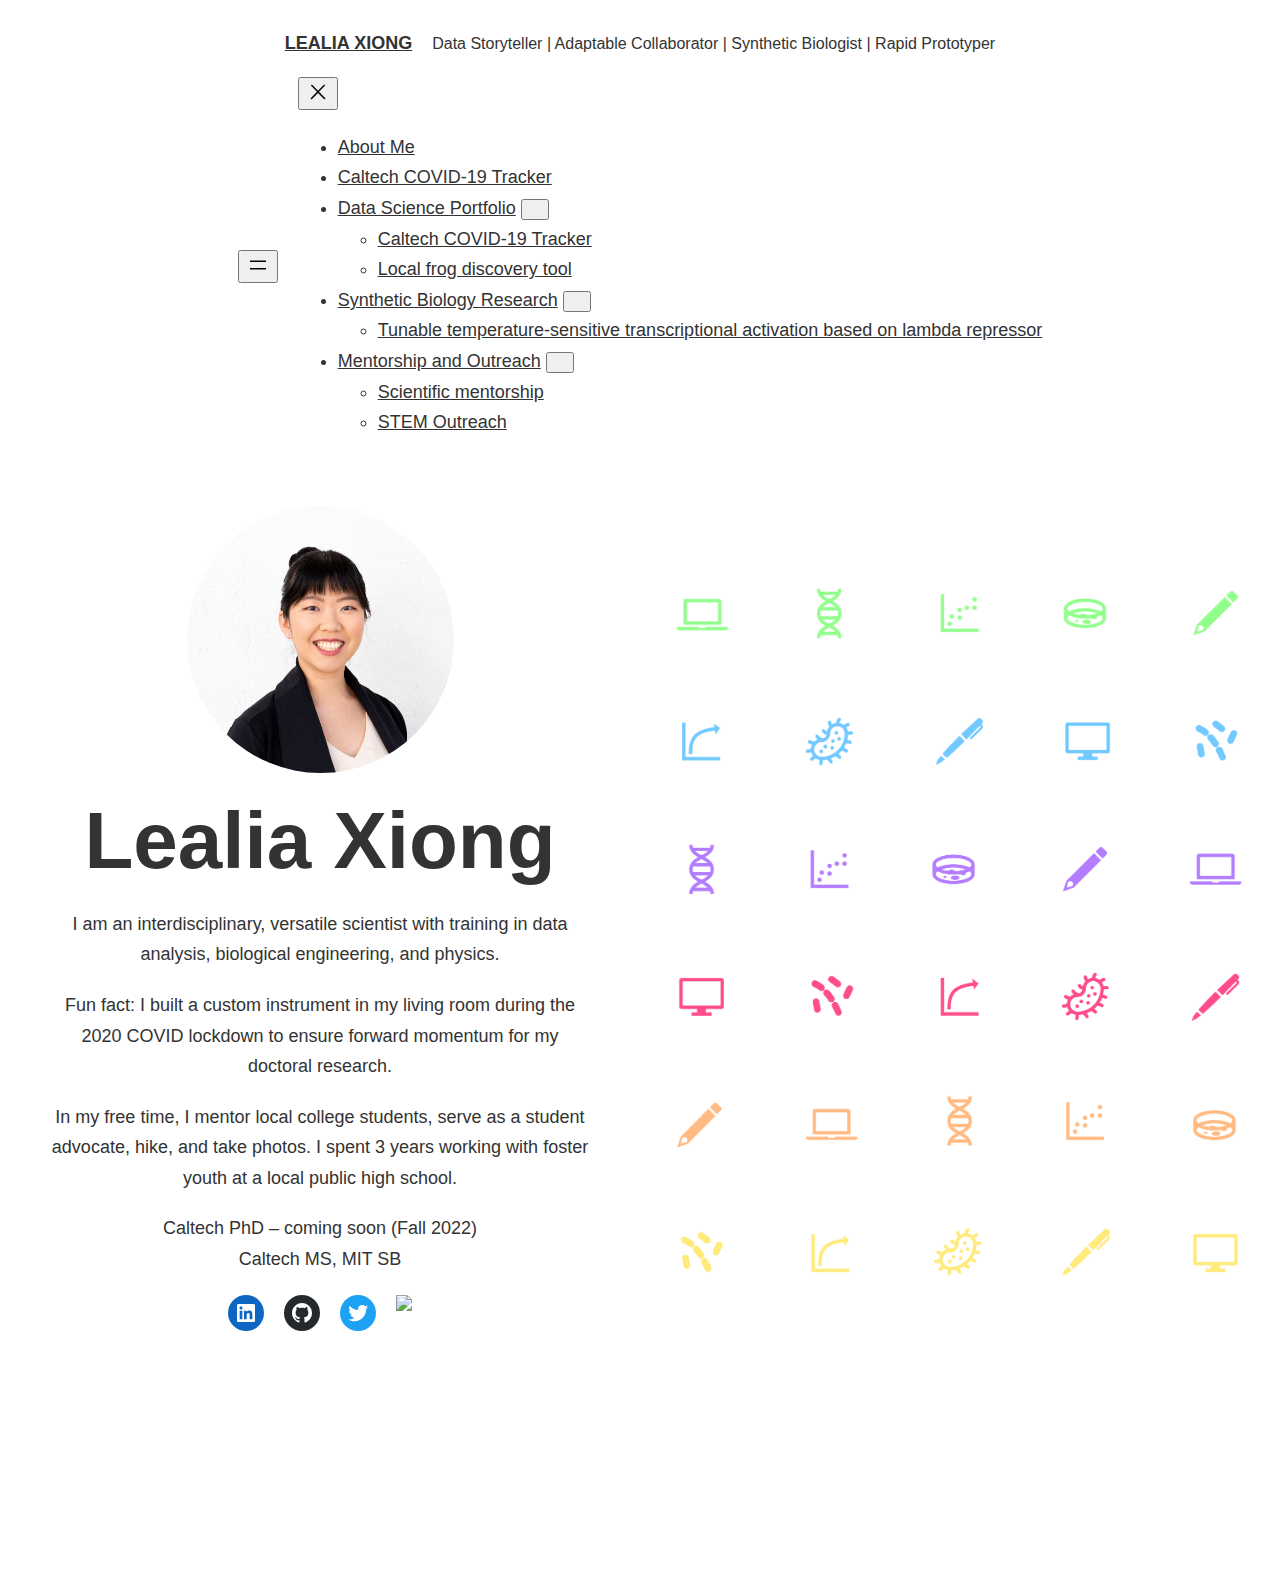
==== commit 0ba12fbe: "Add mentorship pages and update nav bar." ====
--- a/about.html
+++ b/about.html
@@ -59,15 +59,15 @@
 		<meta property="og:description" content="Data Storyteller | Adaptable Collaborator | Synthetic Biologist | Rapid Prototyper" />
 		<meta property="og:url" content="https://lealiaxiong.github.io/" />
 		<meta property="og:site_name" content="Lealia Xiong" />
-		<meta property="og:image" content="https://lealiaxiong.files.wordpress.com/2022/03/icons_grid_2.png" />
+		<meta property="og:image" content="images/icons_grid_2.png" />
 		<meta property="og:image:width" content="1584" />
 		<meta property="og:image:height" content="1901" />
 		<meta property="og:image:alt" content="" />
 		<meta property="og:locale" content="en_US" />
 		<meta property="fb:app_id" content="249643311490" />
 		<meta property="article:publisher" content="https://www.facebook.com/WordPresscom" />
-		<meta name="twitter:text:title" content="Lealia Xiong &#8211;&nbsp;Homepage" />
-		<meta name="twitter:image" content="https://lealiaxiong.files.wordpress.com/2022/03/icons_grid_2.png?w=640" />
+		<meta name="twitter:text:title" content="About Me &#8211; Lealia Xiong" />
+		<meta name="twitter:image" content="images/icons_grid_2.png" />
 		<meta name="twitter:card" content="summary_large_image" />
 		<!-- End Jetpack Open Graph Tags -->
 	
@@ -126,8 +126,16 @@
 													</li>
 												</ul>
 											</li>
-                                            <li class=" wp-block-navigation-item  menu-item menu-item-type-custom menu-item-object-custom wp-block-navigation-link">
-												<a class="wp-block-navigation-item__content"  href="https://lealiaxiong.github.io/outreach.html" title=""><span class="wp-block-navigation-item__label">STEM Outreach</span></a>
+											<li class=" wp-block-navigation-item has-child open-on-hover-click  menu-item menu-item-type-custom menu-item-object-custom wp-block-navigation-submenu"><a class="wp-block-navigation-item__content" href="#" title="">Mentorship and Outreach</a>
+												<button aria-label="Mentorship and Outreach submenu" class="wp-block-navigation__submenu-icon wp-block-navigation-submenu__toggle" aria-expanded="false"><svg xmlns="http://www.w3.org/2000/svg" width="12" height="12" viewBox="0 0 12 12" fill="none" aria-hidden="true" focusable="false"><path d="M1.50002 4L6.00002 8L10.5 4" stroke-width="1.5"></path></svg></button>
+												<ul class="wp-block-navigation__submenu-container">
+													<li class=" wp-block-navigation-item  menu-item menu-item-type-custom menu-item-object-custom wp-block-navigation-link">
+														<a class="wp-block-navigation-item__content"  href="https://lealiaxiong.github.io/mentorship.html" title=""><span class="wp-block-navigation-item__label">Scientific mentorship</span></a>
+													</li>
+													<li class=" wp-block-navigation-item  menu-item menu-item-type-custom menu-item-object-custom wp-block-navigation-link">
+														<a class="wp-block-navigation-item__content"  href="https://lealiaxiong.github.io/outreach.html" title=""><span class="wp-block-navigation-item__label">STEM Outreach</span></a>
+													</li>
+												</ul>
 											</li>
 										</ul>
 									</div>
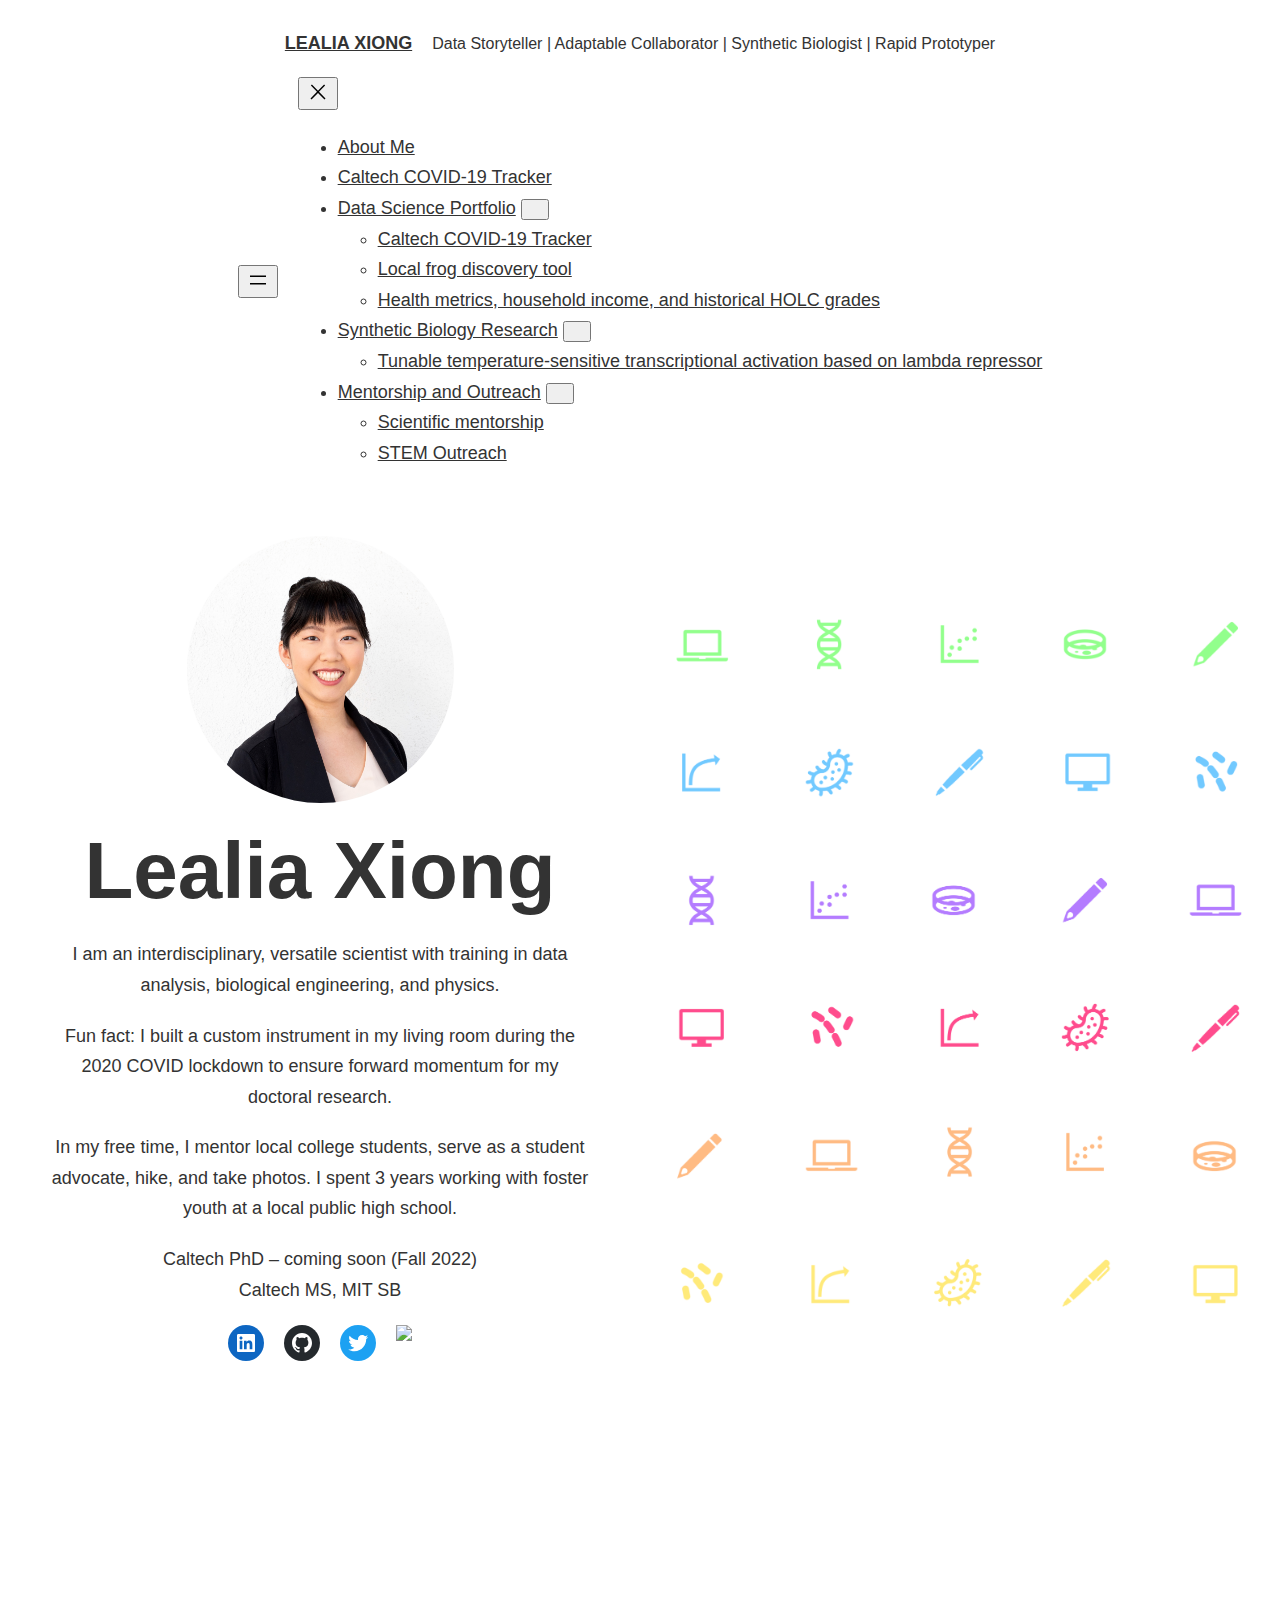
==== commit e74326ca: "Update nav bar and add some test pages for Jupyter notebooks and PyScript." ====
--- a/about.html
+++ b/about.html
@@ -117,6 +117,8 @@
 													</li>
 													<li class=" wp-block-navigation-item  menu-item menu-item-type-custom menu-item-object-custom wp-block-navigation-link"><a class="wp-block-navigation-item__content"  href="https://lealiaxiong.github.io/frog-discovery/" title=""><span class="wp-block-navigation-item__label">Local frog discovery tool</span></a>
 													</li>
+													<li class=" wp-block-navigation-item  menu-item menu-item-type-custom menu-item-object-custom wp-block-navigation-link"><a class="wp-block-navigation-item__content"  href="https://lealiaxiong.github.io/los-angeles-health-and-income/" title=""><span class="wp-block-navigation-item__label">Health metrics, household income, and historical HOLC grades</span></a>
+													</li>
 												</ul>
 											</li>
 											<li class=" wp-block-navigation-item has-child open-on-hover-click  menu-item menu-item-type-custom menu-item-object-custom wp-block-navigation-submenu"><a class="wp-block-navigation-item__content" href="#" title="">Synthetic Biology Research</a>
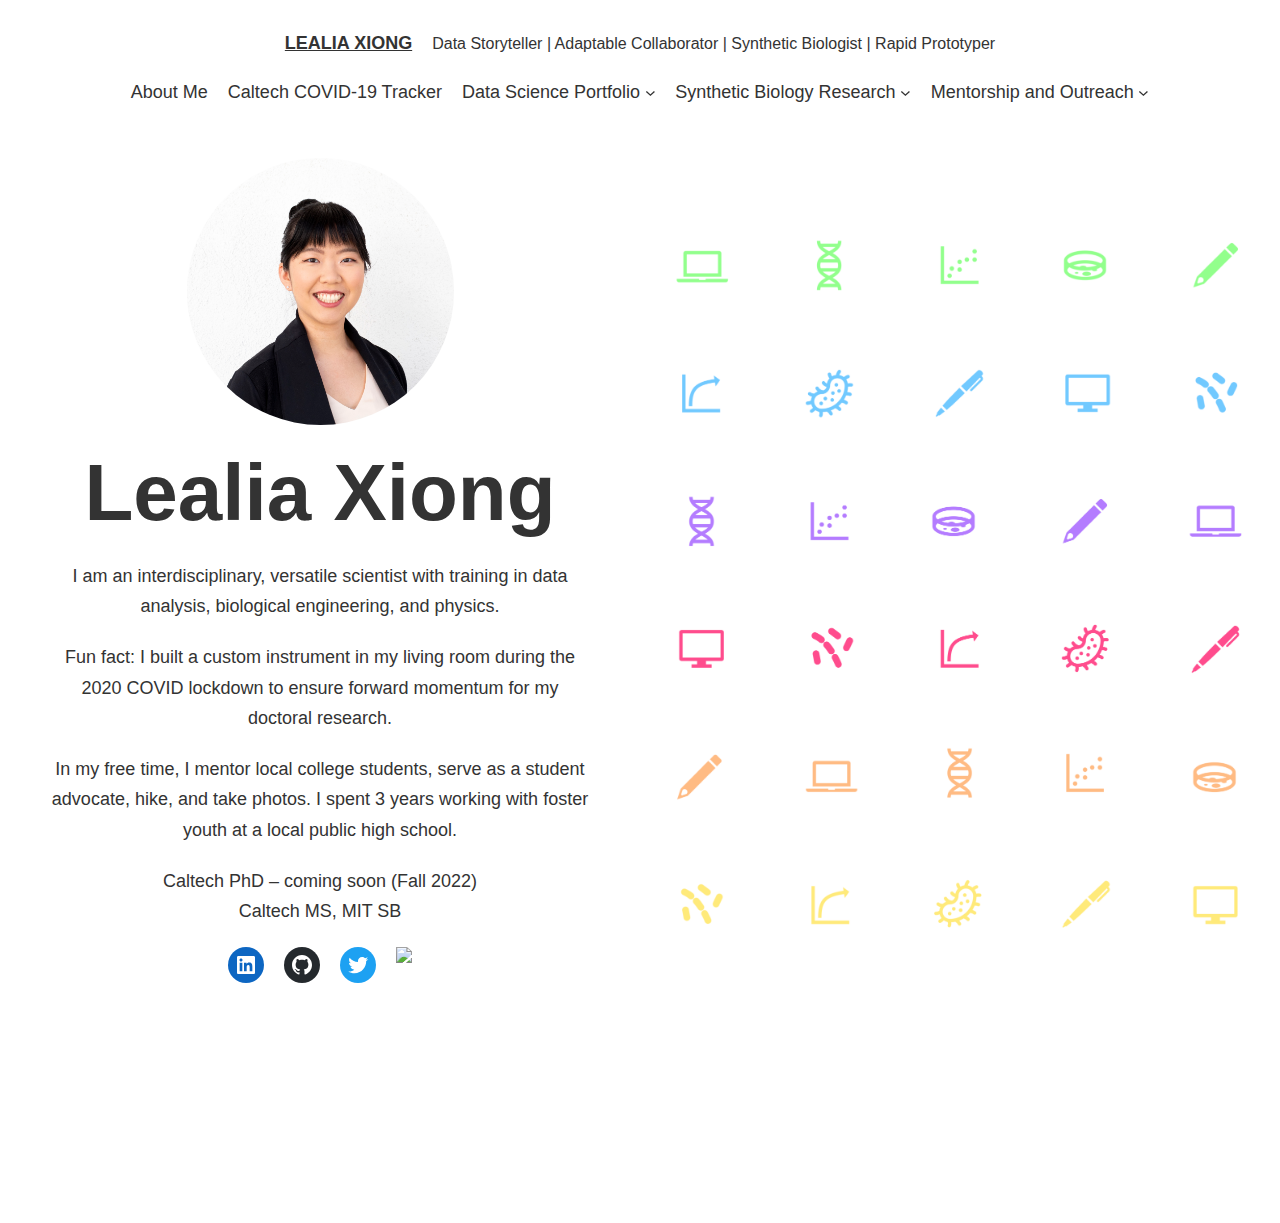
==== commit 36ba967e: "Update navbar styling." ====
--- a/about.html
+++ b/about.html
@@ -10,11 +10,133 @@
 		.wp-block-site-title{font-size: var(--wp--custom--font-size--normal);font-weight: 700;text-decoration: none;text-transform: uppercase;}
 		</style>
 	
+		<!--Fonts-->
+		<style id='blockbase_font_faces-inline-css'>
+		/* latin-ext */
+		@font-face {
+			font-family: 'DM Sans';
+			font-style: italic;
+			font-weight: 400;
+			font-display: swap;
+			src: url(https://s0.wp.com/wp-content/themes/pub/blockbase/assets/fonts/dm-sans/dm-sans-latin-ext-Regular-italic.woff2) format('woff2');
+			unicode-range: U+0100-024F, U+0259, U+1E00-1EFF, U+2020, U+20A0-20AB, U+20AD-20CF, U+2113, U+2C60-2C7F, U+A720-A7FF;
+		}
+		
+		/* latin */
+		@font-face {
+			font-family: 'DM Sans';
+			font-style: italic;
+			font-weight: 400;
+			font-display: swap;
+			src: url(https://s0.wp.com/wp-content/themes/pub/blockbase/assets/fonts/dm-sans/dm-sans-Regular-italic.woff2) format('woff2');
+			unicode-range: U+0000-00FF, U+0131, U+0152-0153, U+02BB-02BC, U+02C6, U+02DA, U+02DC, U+2000-206F, U+2074, U+20AC, U+2122, U+2191, U+2193, U+2212, U+2215, U+FEFF, U+FFFD;
+		}
+		
+		/* latin-ext */
+		@font-face {
+			font-family: 'DM Sans';
+			font-style: italic;
+			font-weight: 500;
+			font-display: swap;
+			src: url(https://s0.wp.com/wp-content/themes/pub/blockbase/assets/fonts/dm-sans/dm-sans-latin-ext-Medium-italic.woff2) format('woff2');
+			unicode-range: U+0100-024F, U+0259, U+1E00-1EFF, U+2020, U+20A0-20AB, U+20AD-20CF, U+2113, U+2C60-2C7F, U+A720-A7FF;
+		}
+		
+		/* latin */
+		@font-face {
+			font-family: 'DM Sans';
+			font-style: italic;
+			font-weight: 500;
+			font-display: swap;
+			src: url(https://s0.wp.com/wp-content/themes/pub/blockbase/assets/fonts/dm-sans/dm-sans-Medium-italic.woff2) format('woff2');
+			unicode-range: U+0000-00FF, U+0131, U+0152-0153, U+02BB-02BC, U+02C6, U+02DA, U+02DC, U+2000-206F, U+2074, U+20AC, U+2122, U+2191, U+2193, U+2212, U+2215, U+FEFF, U+FFFD;
+		}
+		
+		/* latin-ext */
+		@font-face {
+			font-family: 'DM Sans';
+			font-style: italic;
+			font-weight: 700;
+			font-display: swap;
+			src: url(https://s0.wp.com/wp-content/themes/pub/blockbase/assets/fonts/dm-sans/dm-sans-latin-ext-Bold-italic.woff2) format('woff2');
+			unicode-range: U+0100-024F, U+0259, U+1E00-1EFF, U+2020, U+20A0-20AB, U+20AD-20CF, U+2113, U+2C60-2C7F, U+A720-A7FF;
+		}
+		
+		/* latin */
+		@font-face {
+			font-family: 'DM Sans';
+			font-style: italic;
+			font-weight: 700;
+			font-display: swap;
+			src: url(https://s0.wp.com/wp-content/themes/pub/blockbase/assets/fonts/dm-sans/dm-sans-Bold-italic.woff2) format('woff2');
+			unicode-range: U+0000-00FF, U+0131, U+0152-0153, U+02BB-02BC, U+02C6, U+02DA, U+02DC, U+2000-206F, U+2074, U+20AC, U+2122, U+2191, U+2193, U+2212, U+2215, U+FEFF, U+FFFD;
+		}
+		
+		/* latin-ext */
+		@font-face {
+			font-family: 'DM Sans';
+			font-style: normal;
+			font-weight: 400;
+			font-display: swap;
+			src: url(https://s0.wp.com/wp-content/themes/pub/blockbase/assets/fonts/dm-sans/dm-sans-latin-ext-Regular.woff2) format('woff2');
+			unicode-range: U+0100-024F, U+0259, U+1E00-1EFF, U+2020, U+20A0-20AB, U+20AD-20CF, U+2113, U+2C60-2C7F, U+A720-A7FF;
+		}
+		
+		/* latin */
+		@font-face {
+			font-family: 'DM Sans';
+			font-style: normal;
+			font-weight: 400;
+			font-display: swap;
+			src: url(https://s0.wp.com/wp-content/themes/pub/blockbase/assets/fonts/dm-sans/dm-sans-Regular.woff2) format('woff2');
+			unicode-range: U+0000-00FF, U+0131, U+0152-0153, U+02BB-02BC, U+02C6, U+02DA, U+02DC, U+2000-206F, U+2074, U+20AC, U+2122, U+2191, U+2193, U+2212, U+2215, U+FEFF, U+FFFD;
+		}
+		
+		/* latin-ext */
+		@font-face {
+			font-family: 'DM Sans';
+			font-style: normal;
+			font-weight: 500;
+			font-display: swap;
+			src: url(https://s0.wp.com/wp-content/themes/pub/blockbase/assets/fonts/dm-sans/dm-sans-latin-ext-Medium.woff2) format('woff2');
+			unicode-range: U+0100-024F, U+0259, U+1E00-1EFF, U+2020, U+20A0-20AB, U+20AD-20CF, U+2113, U+2C60-2C7F, U+A720-A7FF;
+		}
+		
+		/* latin */
+		@font-face {
+			font-family: 'DM Sans';
+			font-style: normal;
+			font-weight: 500;
+			font-display: swap;
+			src: url(https://s0.wp.com/wp-content/themes/pub/blockbase/assets/fonts/dm-sans/dm-sans-Medium.woff2) format('woff2');
+			unicode-range: U+0000-00FF, U+0131, U+0152-0153, U+02BB-02BC, U+02C6, U+02DA, U+02DC, U+2000-206F, U+2074, U+20AC, U+2122, U+2191, U+2193, U+2212, U+2215, U+FEFF, U+FFFD;
+		}
+		
+		/* latin-ext */
+		@font-face {
+			font-family: 'DM Sans';
+			font-style: normal;
+			font-weight: 700;
+			font-display: swap;
+			src: url(https://s0.wp.com/wp-content/themes/pub/blockbase/assets/fonts/dm-sans/dm-sans-latin-ext-Bold.woff2) format('woff2');
+			unicode-range: U+0100-024F, U+0259, U+1E00-1EFF, U+2020, U+20A0-20AB, U+20AD-20CF, U+2113, U+2C60-2C7F, U+A720-A7FF;
+		}
+		
+		/* latin */
+		@font-face {
+			font-family: 'DM Sans';
+			font-style: normal;
+			font-weight: 700;
+			font-display: swap;
+			src: url(https://s0.wp.com/wp-content/themes/pub/blockbase/assets/fonts/dm-sans/dm-sans-Bold.woff2) format('woff2');
+			unicode-range: U+0000-00FF, U+0131, U+0152-0153, U+02BB-02BC, U+02C6, U+02DA, U+02DC, U+2000-206F, U+2074, U+20AC, U+2122, U+2191, U+2193, U+2212, U+2215, U+FEFF, U+FFFD;
+		}
+		</style>
+	
 		<!--Required for nav bar styling-->
-		<link crossorigin='anonymous' rel='stylesheet' id='all-css-10-1' href='https://s0.wp.com/wp-content/plugins/gutenberg-core/v13.4.0/build/block-library/blocks/navigation/style.css?m=1654807899h&cssminify=yes' type='text/css' media='all' />
-	
+		<link rel='stylesheet' id='all-css-16-1' href='navbar_style.css' type='text/css' media='all' />
 		<!--Nav bar for small screens-->
-		<script type='text/javascript' src='https://s0.wp.com/_static/??-eJy1j0sOwjAMRC+E6yLKb4E4S0JN5JLElZMUenuCEAIhtiyfxzMe43WEk8RMMeOQMIhlT1ASqXF1BhzP0gxpgR97oy+OY0JXKlpSVxUlnJarpmtatIV9j9bL6QKerRqdn5QwmomdySwRJ6ZrEzj+LRyC9Mb/OlH/VJ9hVLnN31oo8GowcU8yKqX0cLwJslwoglXuHVX/MRyWm3W3a7e7/X64A3LAe+s='></script>
+		<script type='text/javascript' src='navbar_mobile.js'></script>
 	
 		<!--Styling for left/right block-->
 		<style id='wp-block-image-inline-css'>
--- a/navbar_style.css
+++ b/navbar_style.css
@@ -0,0 +1 @@
+.wp-block-navigation{--navigation-layout-justification-setting:flex-start;--navigation-layout-direction:row;--navigation-layout-wrap:wrap;--navigation-layout-justify:flex-start;--navigation-layout-align:center;position:relative}.wp-block-navigation ul{margin-bottom:0;margin-left:0;margin-top:0;padding-left:0}.wp-block-navigation ul,.wp-block-navigation ul li{list-style:none;padding:0}.wp-block-navigation .wp-block-navigation-item{align-items:center;display:flex;position:relative}.wp-block-navigation .wp-block-navigation-item .wp-block-navigation__submenu-container:empty{display:none}.wp-block-navigation .wp-block-navigation-item__content{display:block}.wp-block-navigation .wp-block-navigation-item__content.wp-block-navigation-item__content{color:inherit}.wp-block-navigation.has-text-decoration-underline .wp-block-navigation-item__content,.wp-block-navigation.has-text-decoration-underline .wp-block-navigation-item__content:active,.wp-block-navigation.has-text-decoration-underline .wp-block-navigation-item__content:focus{text-decoration:underline}.wp-block-navigation.has-text-decoration-line-through .wp-block-navigation-item__content,.wp-block-navigation.has-text-decoration-line-through .wp-block-navigation-item__content:active,.wp-block-navigation.has-text-decoration-line-through .wp-block-navigation-item__content:focus{text-decoration:line-through}.wp-block-navigation:where(:not([class*=has-text-decoration])) a{text-decoration:none}.wp-block-navigation:where(:not([class*=has-text-decoration])) a:active,.wp-block-navigation:where(:not([class*=has-text-decoration])) a:focus{text-decoration:none}.wp-block-navigation .wp-block-navigation__submenu-icon{align-self:center;background-color:inherit;border:none;color:currentColor;display:inline-block;font-size:inherit;height:.6em;line-height:0;margin-left:.25em;padding:0;width:.6em}.wp-block-navigation .wp-block-navigation__submenu-icon svg{stroke:currentColor;display:inline-block;height:inherit;margin-top:.075em;width:inherit}.wp-block-navigation.is-vertical{--navigation-layout-direction:column;--navigation-layout-justify:initial;--navigation-layout-align:flex-start}.wp-block-navigation.no-wrap{--navigation-layout-wrap:nowrap}.wp-block-navigation.items-justified-center{--navigation-layout-justification-setting:center;--navigation-layout-justify:center}.wp-block-navigation.items-justified-center.is-vertical{--navigation-layout-align:center}.wp-block-navigation.items-justified-right{--navigation-layout-justification-setting:flex-end;--navigation-layout-justify:flex-end}.wp-block-navigation.items-justified-right.is-vertical{--navigation-layout-align:flex-end}.wp-block-navigation.items-justified-space-between{--navigation-layout-justification-setting:space-between;--navigation-layout-justify:space-between}.wp-block-navigation .has-child .wp-block-navigation__submenu-container{align-items:normal;background-color:inherit;color:inherit;display:flex;flex-direction:column;height:0;left:-1px;opacity:0;overflow:hidden;position:absolute;top:100%;transition:opacity .1s linear;visibility:hidden;width:0;z-index:2}.wp-block-navigation .has-child .wp-block-navigation__submenu-container>.wp-block-navigation-item>.wp-block-navigation-item__content{display:flex;flex-grow:1}.wp-block-navigation .has-child .wp-block-navigation__submenu-container>.wp-block-navigation-item>.wp-block-navigation-item__content .wp-block-navigation__submenu-icon{margin-left:auto;margin-right:0}.wp-block-navigation .has-child .wp-block-navigation__submenu-container .wp-block-navigation-item__content{margin:0}@media (min-width:782px){.wp-block-navigation .has-child .wp-block-navigation__submenu-container .wp-block-navigation__submenu-container{left:100%;top:-1px}.wp-block-navigation .has-child .wp-block-navigation__submenu-container .wp-block-navigation__submenu-container:before{background:transparent;content:"";display:block;height:100%;position:absolute;right:100%;width:.5em}.wp-block-navigation .has-child .wp-block-navigation__submenu-container .wp-block-navigation__submenu-icon{margin-right:.25em}.wp-block-navigation .has-child .wp-block-navigation__submenu-container .wp-block-navigation__submenu-icon svg{transform:rotate(-90deg)}}.wp-block-navigation .has-child:not(.open-on-click):hover>.wp-block-navigation__submenu-container{height:auto;min-width:200px;opacity:1;overflow:visible;visibility:visible;width:auto}.wp-block-navigation .has-child:not(.open-on-click):not(.open-on-hover-click):focus-within>.wp-block-navigation__submenu-container{height:auto;min-width:200px;opacity:1;overflow:visible;visibility:visible;width:auto}.wp-block-navigation .has-child .wp-block-navigation-submenu__toggle[aria-expanded=true]~.wp-block-navigation__submenu-container{height:auto;min-width:200px;opacity:1;overflow:visible;visibility:visible;width:auto}.wp-block-navigation.has-background .has-child .wp-block-navigation__submenu-container{left:0;top:100%}@media (min-width:782px){.wp-block-navigation.has-background .has-child .wp-block-navigation__submenu-container .wp-block-navigation__submenu-container{left:100%;top:0}}.wp-block-navigation-submenu{display:flex;position:relative}.wp-block-navigation-submenu .wp-block-navigation__submenu-icon svg{stroke:currentColor}button.wp-block-navigation-item__content{background-color:transparent;border:none;color:currentColor;font-family:inherit;font-size:inherit;font-style:inherit;font-weight:inherit;line-height:inherit;text-align:left;text-transform:inherit}.wp-block-navigation-submenu__toggle{cursor:pointer}.wp-block-navigation-item.open-on-click .wp-block-navigation-submenu__toggle{padding-right:.85em}.wp-block-navigation-item.open-on-click .wp-block-navigation-submenu__toggle+.wp-block-navigation__submenu-icon{margin-left:-.6em;pointer-events:none}.wp-block-navigation .wp-block-page-list,.wp-block-navigation__container,.wp-block-navigation__responsive-close,.wp-block-navigation__responsive-container,.wp-block-navigation__responsive-container-content,.wp-block-navigation__responsive-dialog{gap:inherit}:where(.wp-block-navigation.has-background .wp-block-navigation-item a:not(.wp-element-button)),:where(.wp-block-navigation.has-background .wp-block-navigation-submenu a:not(.wp-element-button)){padding:.5em 1em}:where(.wp-block-navigation .wp-block-navigation__submenu-container .wp-block-navigation-item a:not(.wp-element-button)),:where(.wp-block-navigation .wp-block-navigation__submenu-container .wp-block-navigation-submenu a:not(.wp-element-button)),:where(.wp-block-navigation .wp-block-navigation__submenu-container .wp-block-navigation-submenu button.wp-block-navigation-item__content),:where(.wp-block-navigation .wp-block-navigation__submenu-container .wp-block-pages-list__item button.wp-block-navigation-item__content){padding:.5em 1em}.wp-block-navigation.items-justified-right .wp-block-navigation__container .has-child .wp-block-navigation__submenu-container,.wp-block-navigation.items-justified-right .wp-block-page-list>.has-child .wp-block-navigation__submenu-container,.wp-block-navigation.items-justified-space-between .wp-block-page-list>.has-child:last-child .wp-block-navigation__submenu-container,.wp-block-navigation.items-justified-space-between>.wp-block-navigation__container>.has-child:last-child .wp-block-navigation__submenu-container{left:auto;right:0}.wp-block-navigation.items-justified-right .wp-block-navigation__container .has-child .wp-block-navigation__submenu-container .wp-block-navigation__submenu-container,.wp-block-navigation.items-justified-right .wp-block-page-list>.has-child .wp-block-navigation__submenu-container .wp-block-navigation__submenu-container,.wp-block-navigation.items-justified-space-between .wp-block-page-list>.has-child:last-child .wp-block-navigation__submenu-container .wp-block-navigation__submenu-container,.wp-block-navigation.items-justified-space-between>.wp-block-navigation__container>.has-child:last-child .wp-block-navigation__submenu-container .wp-block-navigation__submenu-container{left:-1px;right:-1px}@media (min-width:782px){.wp-block-navigation.items-justified-right .wp-block-navigation__container .has-child .wp-block-navigation__submenu-container .wp-block-navigation__submenu-container,.wp-block-navigation.items-justified-right .wp-block-page-list>.has-child .wp-block-navigation__submenu-container .wp-block-navigation__submenu-container,.wp-block-navigation.items-justified-space-between .wp-block-page-list>.has-child:last-child .wp-block-navigation__submenu-container .wp-block-navigation__submenu-container,.wp-block-navigation.items-justified-space-between>.wp-block-navigation__container>.has-child:last-child .wp-block-navigation__submenu-container .wp-block-navigation__submenu-container{left:auto;right:100%}}.wp-block-navigation:not(.has-background) .wp-block-navigation__submenu-container{background-color:#fff;border:1px solid rgba(0,0,0,.15);color:#000}.wp-block-navigation__container{align-items:var(--navigation-layout-align,initial);display:flex;flex-direction:var(--navigation-layout-direction,initial);flex-wrap:var(--navigation-layout-wrap,wrap);justify-content:var(--navigation-layout-justify,initial);list-style:none;margin:0;padding-left:0}.wp-block-navigation__container .is-responsive{display:none}.wp-block-navigation__container:only-child,.wp-block-page-list:only-child{flex-grow:1}@keyframes overlay-menu__fade-in-animation{0%{opacity:0;transform:translateY(.5em)}to{opacity:1;transform:translateY(0)}}.wp-block-navigation__responsive-container{bottom:0;display:none;left:0;position:fixed;right:0;top:0}.wp-block-navigation__responsive-container .wp-block-navigation-link a{color:inherit}.wp-block-navigation__responsive-container .wp-block-navigation__responsive-container-content{align-items:var(--navigation-layout-align,initial);display:flex;flex-direction:var(--navigation-layout-direction,initial);flex-wrap:var(--navigation-layout-wrap,wrap);justify-content:var(--navigation-layout-justify,initial)}.wp-block-navigation__responsive-container:not(.is-menu-open.is-menu-open){background-color:inherit!important;color:inherit!important}.wp-block-navigation__responsive-container.is-menu-open{animation:overlay-menu__fade-in-animation .1s ease-out;animation-fill-mode:forwards;background-color:inherit;display:flex;flex-direction:column;overflow:auto;padding:var(--wp--style--root--padding-top,2rem) var(--wp--style--root--padding-right,2rem) var(--wp--style--root--padding-bottom,2rem) var(--wp--style--root--padding-left,2rem);z-index:100000}@media (prefers-reduced-motion:reduce){.wp-block-navigation__responsive-container.is-menu-open{animation-delay:0s;animation-duration:1ms}}.wp-block-navigation__responsive-container.is-menu-open .wp-block-navigation__responsive-container-content{align-items:var(--navigation-layout-justification-setting,inherit);display:flex;flex-direction:column;flex-wrap:nowrap;overflow:visible;padding-top:calc(2rem + 24px)}.wp-block-navigation__responsive-container.is-menu-open .wp-block-navigation__responsive-container-content,.wp-block-navigation__responsive-container.is-menu-open .wp-block-navigation__responsive-container-content .wp-block-navigation__container,.wp-block-navigation__responsive-container.is-menu-open .wp-block-navigation__responsive-container-content .wp-block-page-list{justify-content:flex-start}.wp-block-navigation__responsive-container.is-menu-open .wp-block-navigation__responsive-container-content .wp-block-navigation__submenu-icon{display:none}.wp-block-navigation__responsive-container.is-menu-open .wp-block-navigation__responsive-container-content .has-child .wp-block-navigation__submenu-container{border:none;height:auto;min-width:200px;opacity:1;overflow:initial;padding-left:2rem;padding-right:2rem;position:static;visibility:visible;width:auto}.wp-block-navigation__responsive-container.is-menu-open .wp-block-navigation__responsive-container-content .wp-block-navigation__container,.wp-block-navigation__responsive-container.is-menu-open .wp-block-navigation__responsive-container-content .wp-block-navigation__submenu-container{gap:inherit}.wp-block-navigation__responsive-container.is-menu-open .wp-block-navigation__responsive-container-content .wp-block-navigation__submenu-container{padding-top:var(--wp--style--block-gap,2em)}.wp-block-navigation__responsive-container.is-menu-open .wp-block-navigation__responsive-container-content .wp-block-navigation-item__content{padding:0}.wp-block-navigation__responsive-container.is-menu-open .wp-block-navigation__responsive-container-content .wp-block-navigation-item,.wp-block-navigation__responsive-container.is-menu-open .wp-block-navigation__responsive-container-content .wp-block-navigation__container,.wp-block-navigation__responsive-container.is-menu-open .wp-block-navigation__responsive-container-content .wp-block-page-list{align-items:var(--navigation-layout-justification-setting,initial);display:flex;flex-direction:column}.wp-block-navigation__responsive-container.is-menu-open .wp-block-navigation-item,.wp-block-navigation__responsive-container.is-menu-open .wp-block-navigation-item .wp-block-navigation__submenu-container,.wp-block-navigation__responsive-container.is-menu-open .wp-block-page-list{background:transparent!important;color:inherit!important}.wp-block-navigation__responsive-container.is-menu-open .wp-block-navigation__submenu-container.wp-block-navigation__submenu-container.wp-block-navigation__submenu-container.wp-block-navigation__submenu-container{left:auto;right:auto}@media (min-width:600px){.wp-block-navigation__responsive-container:not(.hidden-by-default):not(.is-menu-open){background-color:inherit;display:block;position:relative;width:100%;z-index:auto}.wp-block-navigation__responsive-container:not(.hidden-by-default):not(.is-menu-open) .wp-block-navigation__responsive-container-close{display:none}.wp-block-navigation__responsive-container.is-menu-open .wp-block-navigation__submenu-container.wp-block-navigation__submenu-container.wp-block-navigation__submenu-container.wp-block-navigation__submenu-container{left:0}}.wp-block-navigation:not(.has-background) .wp-block-navigation__responsive-container.is-menu-open{background-color:#fff;color:#000}.wp-block-navigation__toggle_button_label{font-size:1rem;font-weight:700}.wp-block-navigation__responsive-container-close,.wp-block-navigation__responsive-container-open{background:transparent;border:none;color:currentColor;cursor:pointer;margin:0;padding:0;text-transform:inherit;vertical-align:middle}.wp-block-navigation__responsive-container-close svg,.wp-block-navigation__responsive-container-open svg{fill:currentColor;display:block;height:24px;pointer-events:none;width:24px}.wp-block-navigation__responsive-container-open{display:flex}.wp-block-navigation__responsive-container-open.wp-block-navigation__responsive-container-open.wp-block-navigation__responsive-container-open{font-family:inherit;font-size:inherit;font-weight:inherit}@media (min-width:600px){.wp-block-navigation__responsive-container-open:not(.always-shown){display:none}}.wp-block-navigation__responsive-container-close{position:absolute;right:0;top:0;z-index:2}.wp-block-navigation__responsive-container-close.wp-block-navigation__responsive-container-close.wp-block-navigation__responsive-container-close{font-family:inherit;font-size:inherit;font-weight:inherit}.wp-block-navigation__responsive-close{margin-left:auto;margin-right:auto;max-width:var(--wp--style--global--wide-size,100%);width:100%}.wp-block-navigation__responsive-close:focus{outline:none}.is-menu-open .wp-block-navigation__responsive-close,.is-menu-open .wp-block-navigation__responsive-container-content,.is-menu-open .wp-block-navigation__responsive-dialog{box-sizing:border-box}.wp-block-navigation__responsive-dialog{position:relative}.has-modal-open .admin-bar .is-menu-open .wp-block-navigation__responsive-dialog{margin-top:46px}@media (min-width:782px){.has-modal-open .admin-bar .is-menu-open .wp-block-navigation__responsive-dialog{margin-top:32px}}html.has-modal-open{overflow:hidden}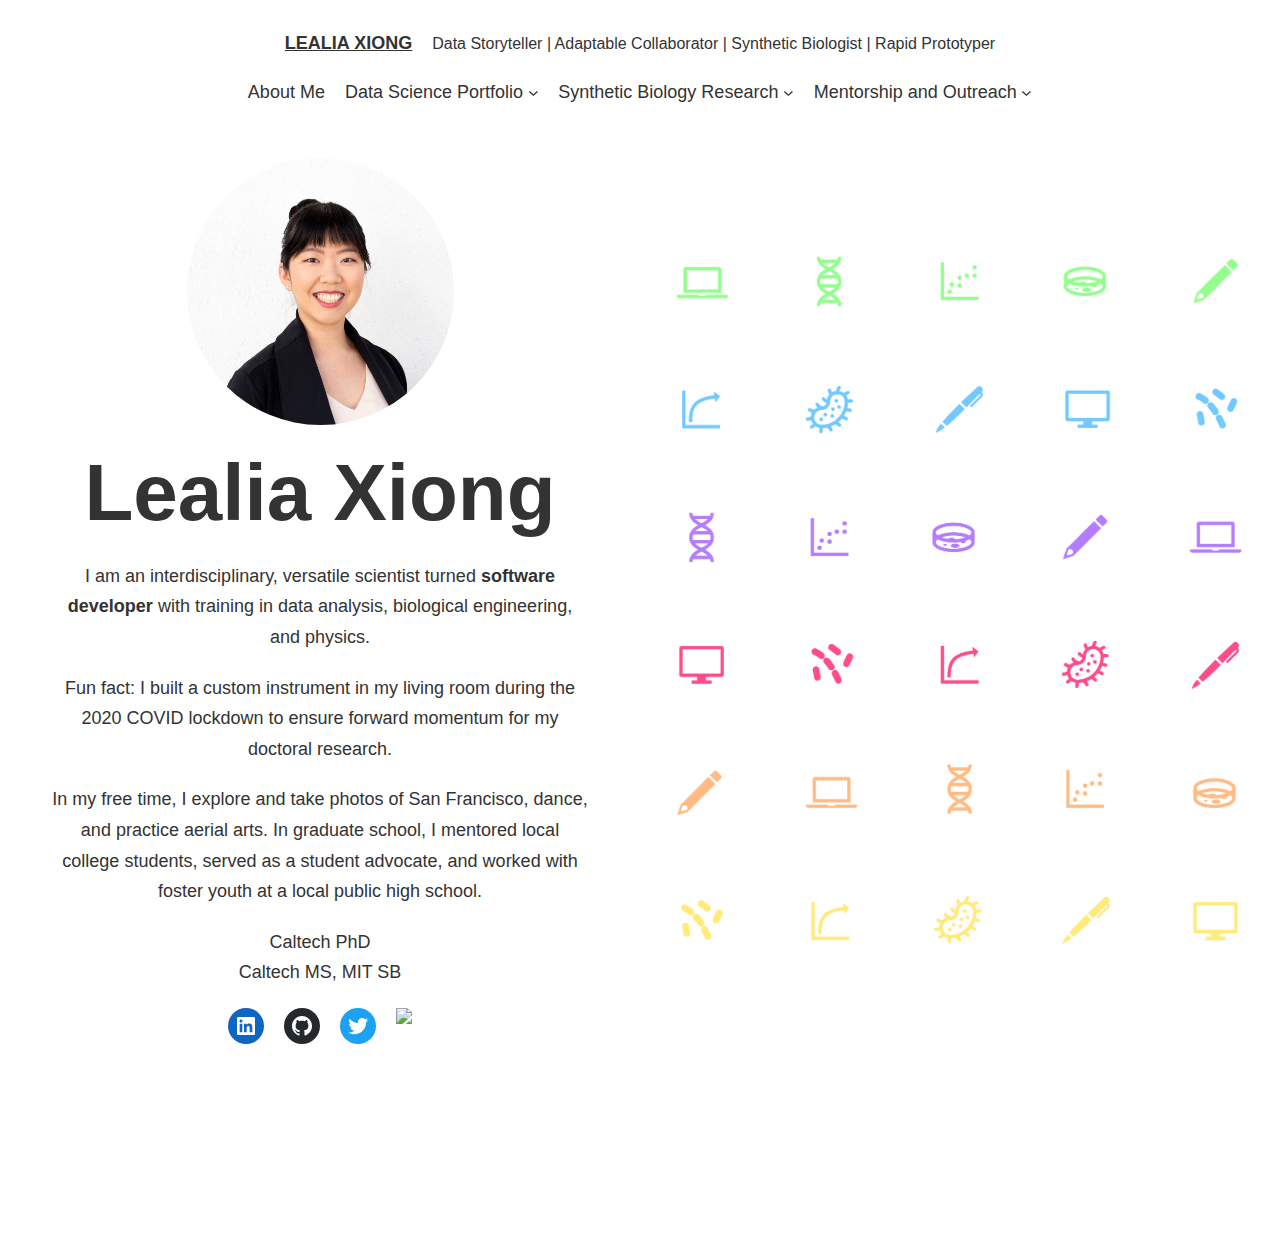
==== commit 8b87453a: "Update text about me and the nav bar." ====
--- a/about.html
+++ b/about.html
@@ -229,17 +229,12 @@
 											<li class=" wp-block-navigation-item  menu-item menu-item-type-post_type menu-item-object-page wp-block-navigation-link">
 												<a class="wp-block-navigation-item__content"  href="https://lealiaxiong.github.io/about.html" title=""><span class="wp-block-navigation-item__label">About Me</span></a>
 											</li>
-											<li class=" wp-block-navigation-item  menu-item menu-item-type-custom menu-item-object-custom wp-block-navigation-link">
-												<a class="wp-block-navigation-item__content"  href="https://lealiaxiong.github.io/caltech_covid19/" title=""><span class="wp-block-navigation-item__label">Caltech COVID-19 Tracker</span></a>
-											</li>
 											<li class=" wp-block-navigation-item has-child open-on-hover-click  menu-item menu-item-type-custom menu-item-object-custom wp-block-navigation-submenu"><a class="wp-block-navigation-item__content" href="#" title="">Data Science Portfolio</a>
 												<button aria-label="Data Science submenu" class="wp-block-navigation__submenu-icon wp-block-navigation-submenu__toggle" aria-expanded="false"><svg xmlns="http://www.w3.org/2000/svg" width="12" height="12" viewBox="0 0 12 12" fill="none" aria-hidden="true" focusable="false"><path d="M1.50002 4L6.00002 8L10.5 4" stroke-width="1.5"></path></svg></button>
 												<ul class="wp-block-navigation__submenu-container">
 													<li class=" wp-block-navigation-item  menu-item menu-item-type-custom menu-item-object-custom wp-block-navigation-link"><a class="wp-block-navigation-item__content"  href="https://lealiaxiong.github.io/caltech_covid19" title=""><span class="wp-block-navigation-item__label">Caltech COVID-19 Tracker</span></a>
 													</li>
 													<li class=" wp-block-navigation-item  menu-item menu-item-type-custom menu-item-object-custom wp-block-navigation-link"><a class="wp-block-navigation-item__content"  href="https://lealiaxiong.github.io/frog-discovery/" title=""><span class="wp-block-navigation-item__label">Local frog discovery tool</span></a>
-													</li>
-													<li class=" wp-block-navigation-item  menu-item menu-item-type-custom menu-item-object-custom wp-block-navigation-link"><a class="wp-block-navigation-item__content"  href="https://lealiaxiong.github.io/los-angeles-health-and-income/" title=""><span class="wp-block-navigation-item__label">Health metrics, household income, and historical HOLC grades</span></a>
 													</li>
 												</ul>
 											</li>
@@ -288,7 +283,7 @@
 									<h1 class="has-text-align-center"><strong>Lealia Xiong</strong></h1>
 
 									<p class="has-text-align-center">
-										I am an interdisciplinary, versatile scientist with training 
+										I am an interdisciplinary, versatile scientist turned <b>software developer</b> with training 
 										in data analysis, biological engineering, and physics.
 									</p>
 
@@ -299,13 +294,12 @@
 									</p>
 
 									<p class="has-text-align-center">
-										In my free time, I mentor local college students, serve as a student advocate, 
-										hike, and take photos. I spent 3 years working with foster youth 
+										In my free time, I explore and take photos of San Francisco, dance, and practice aerial arts. In graduate school, I mentored local college students, served as a student advocate, and worked with foster youth 
 										at a local public high school.
 									</p>
 
 									<p class="has-text-align-center">
-										Caltech PhD &#8211; coming soon (Fall 2022)
+										Caltech PhD
 										<br>Caltech MS, MIT SB
 									</p>
 
